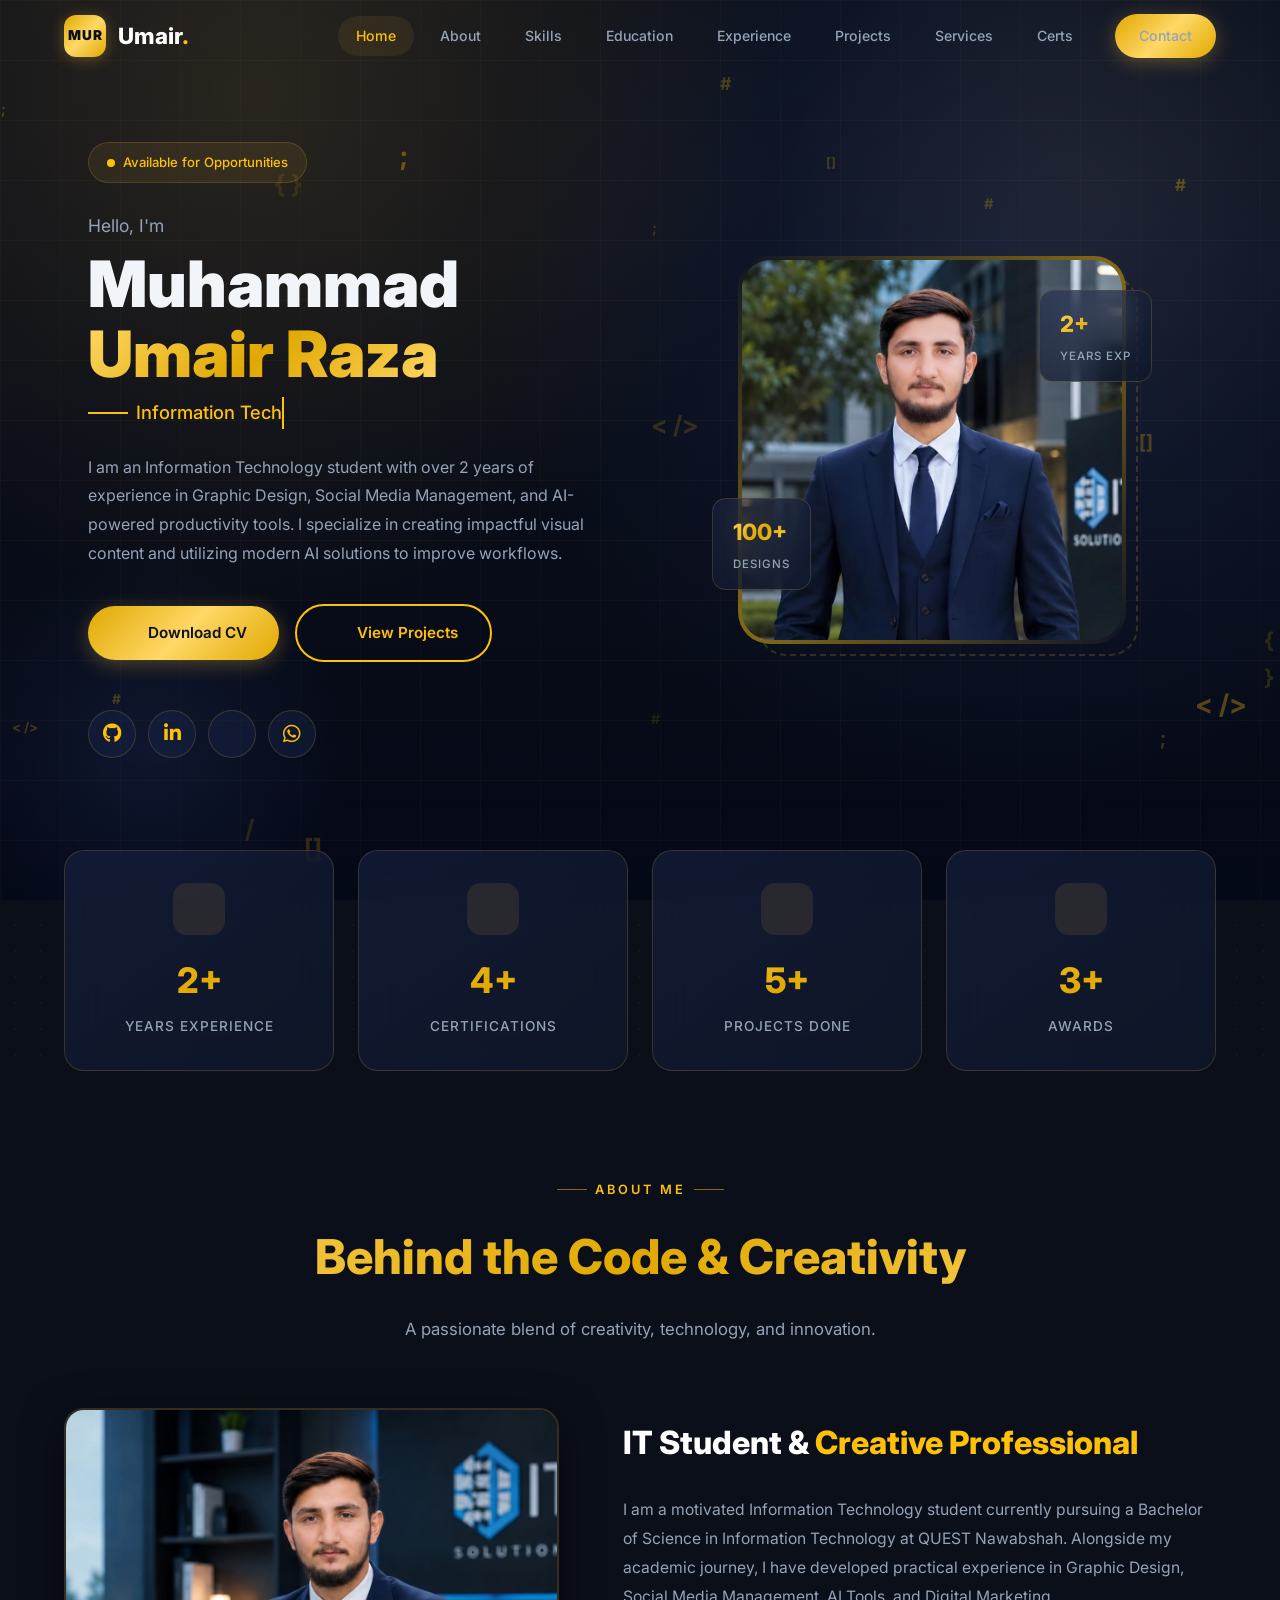
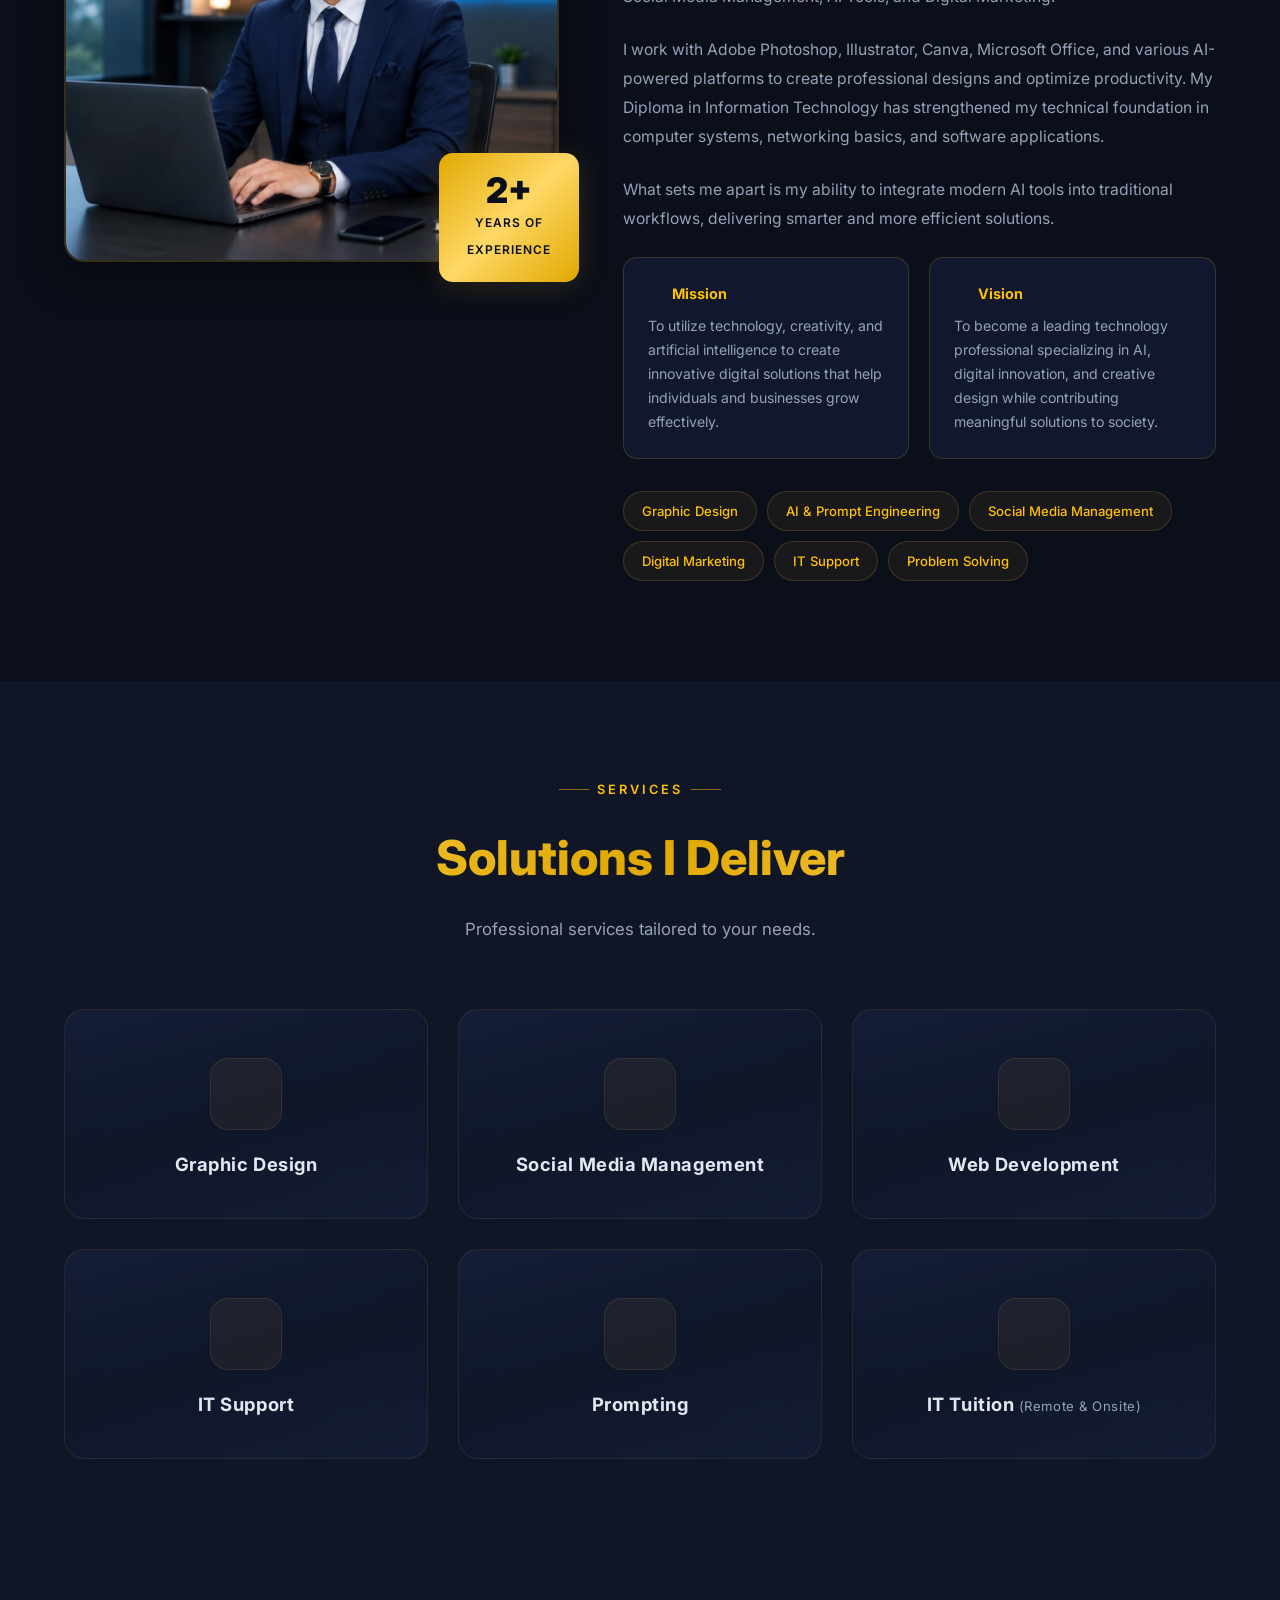
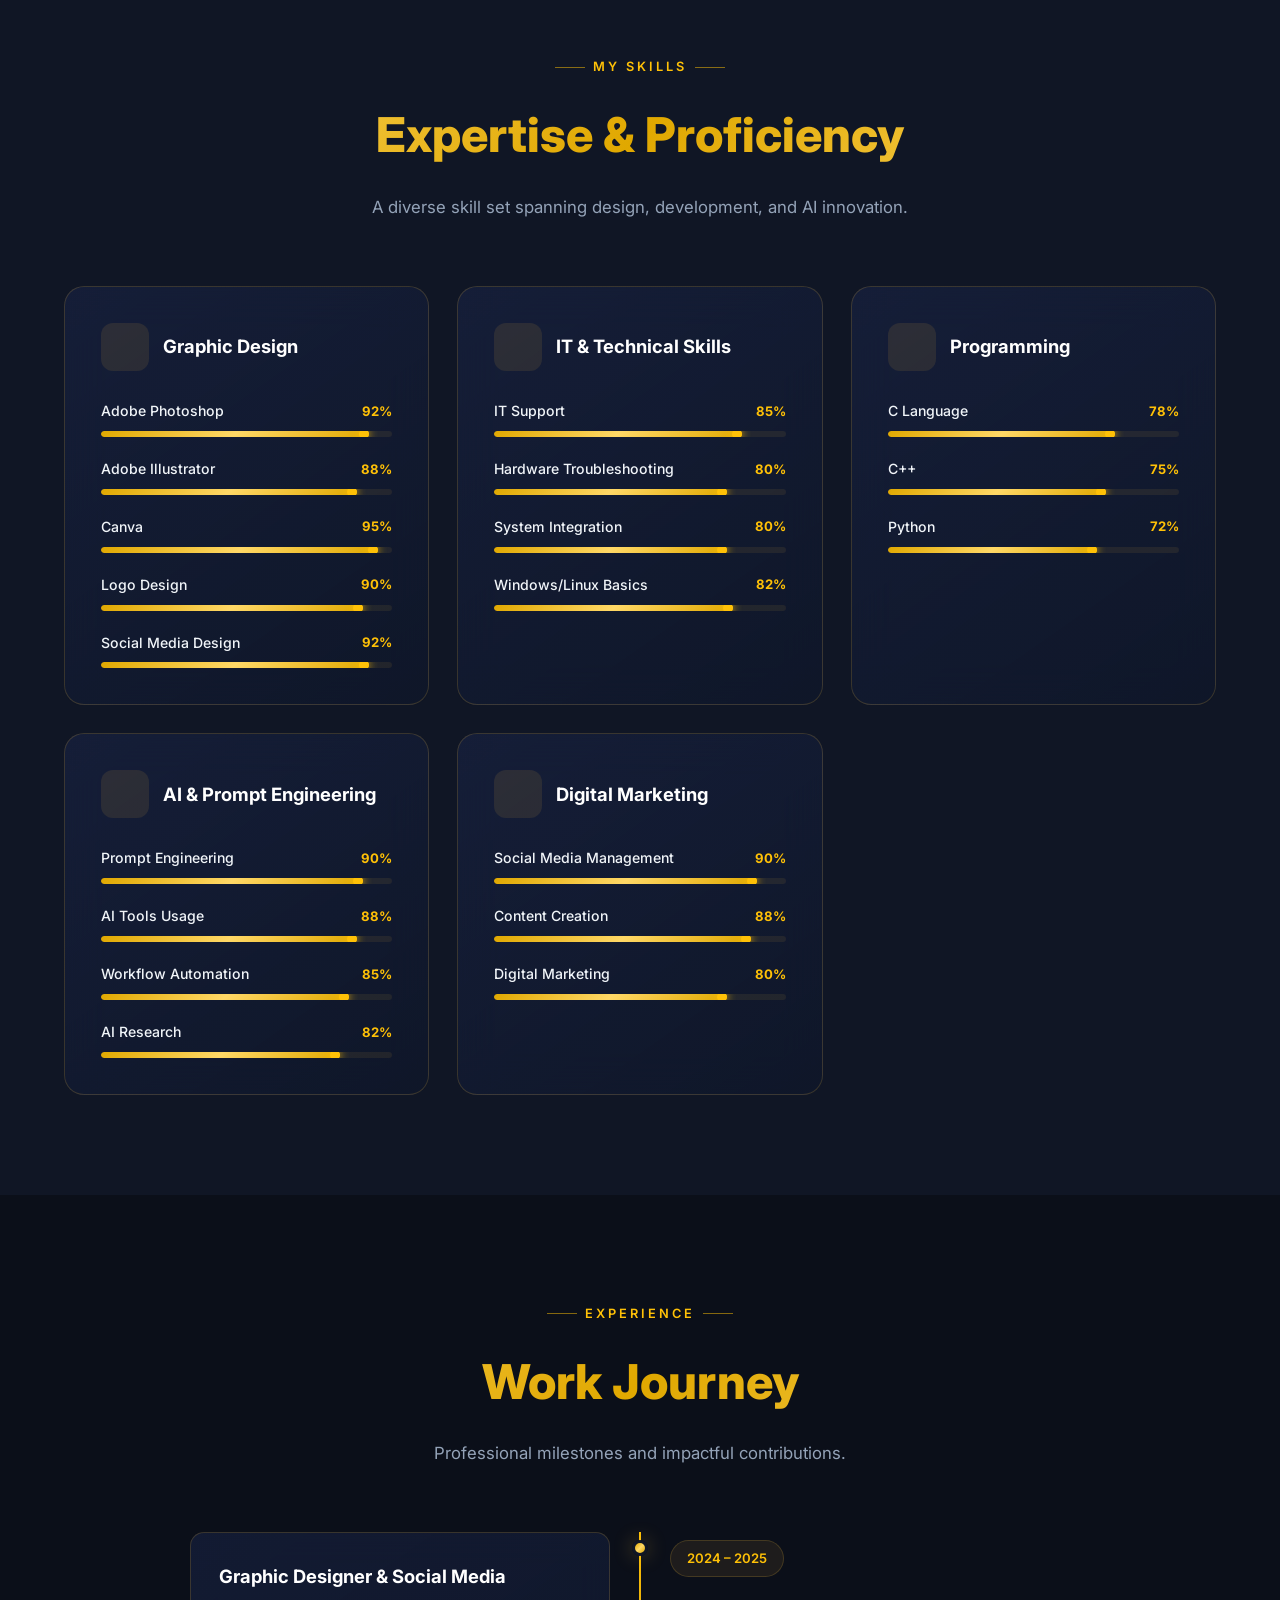
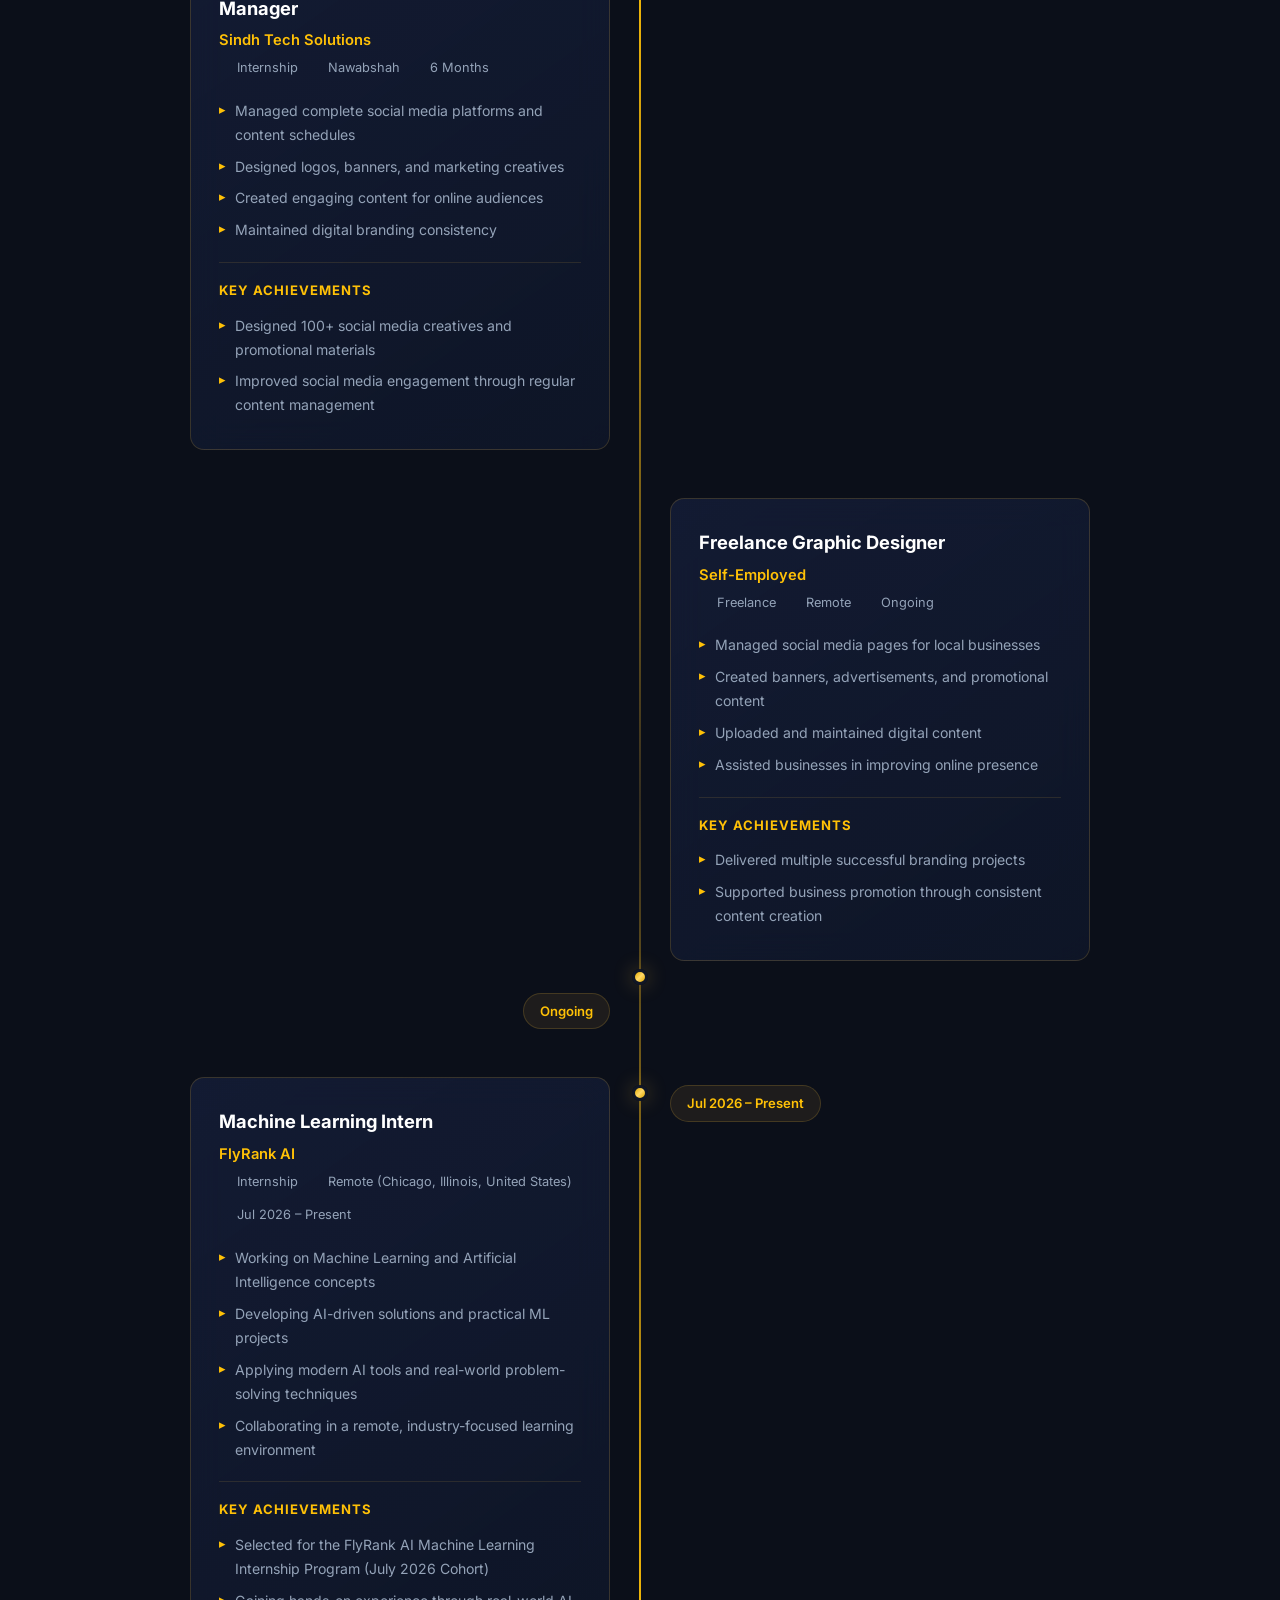
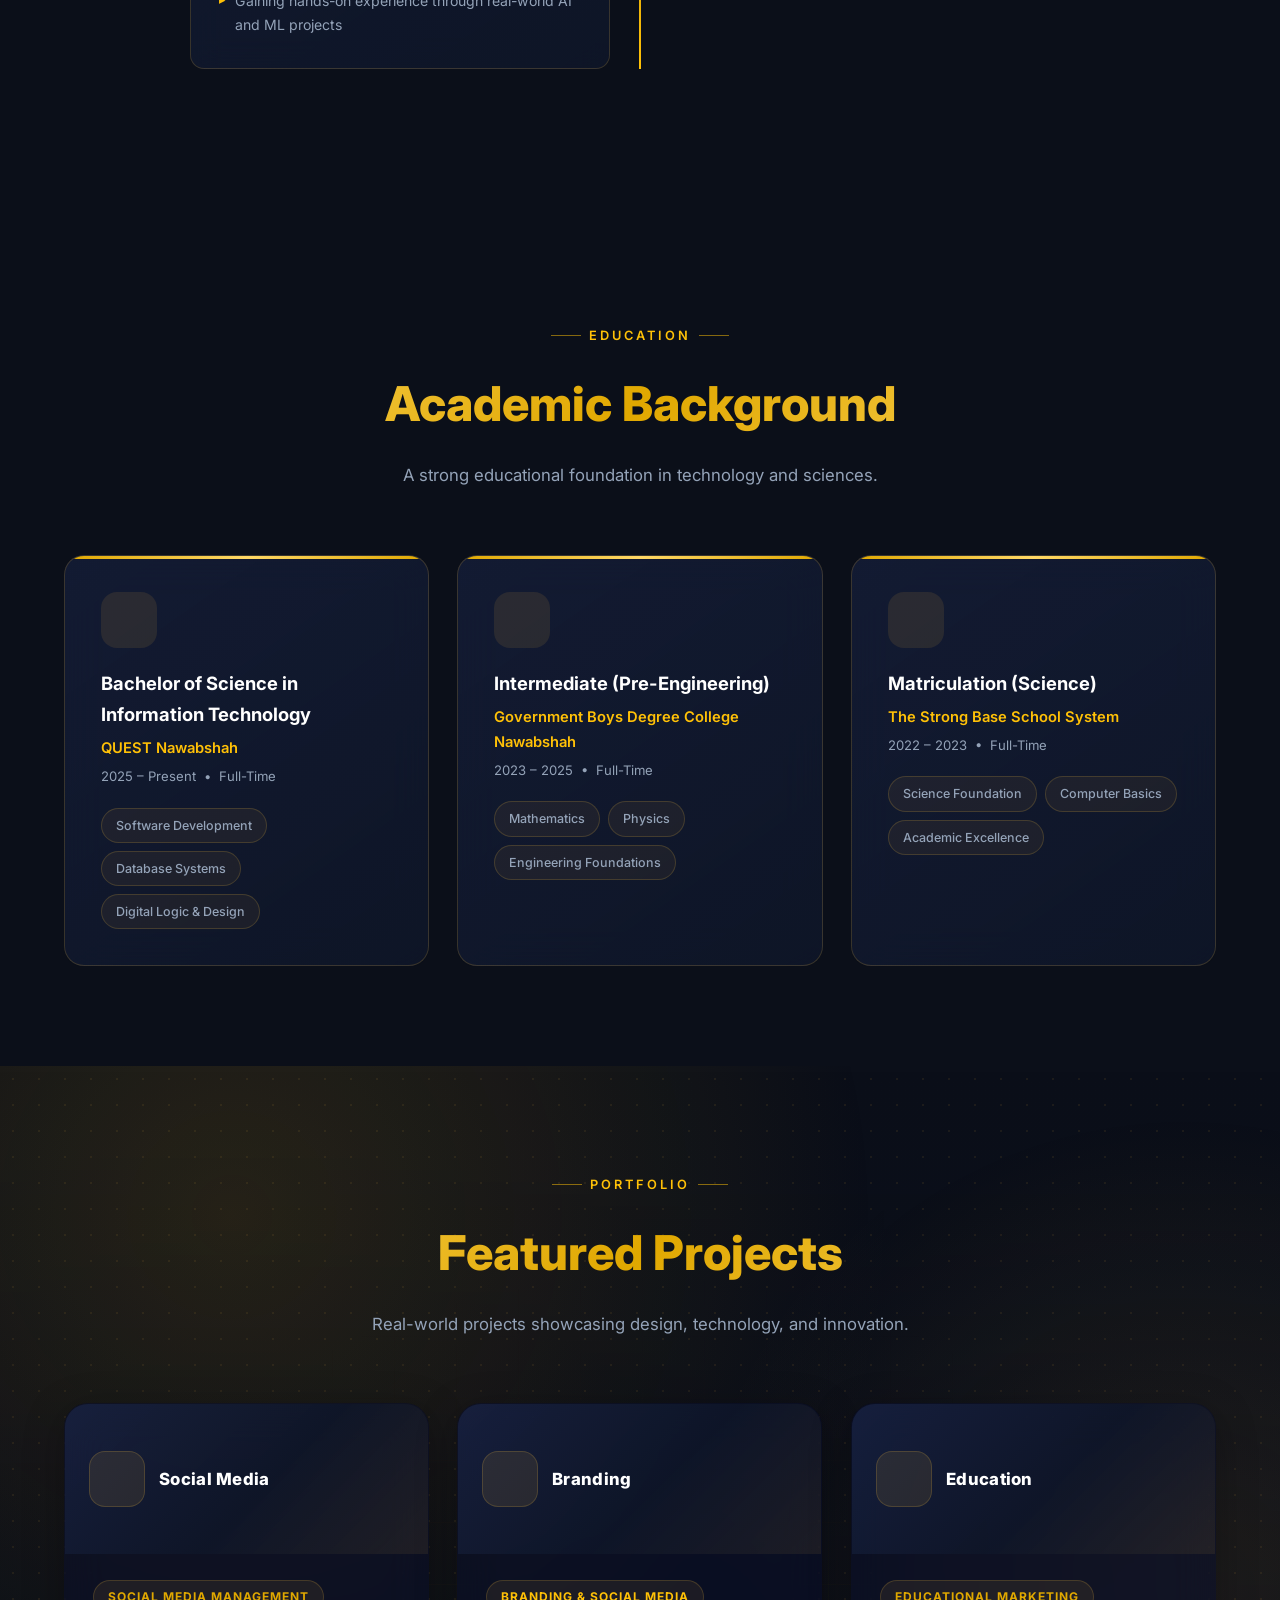
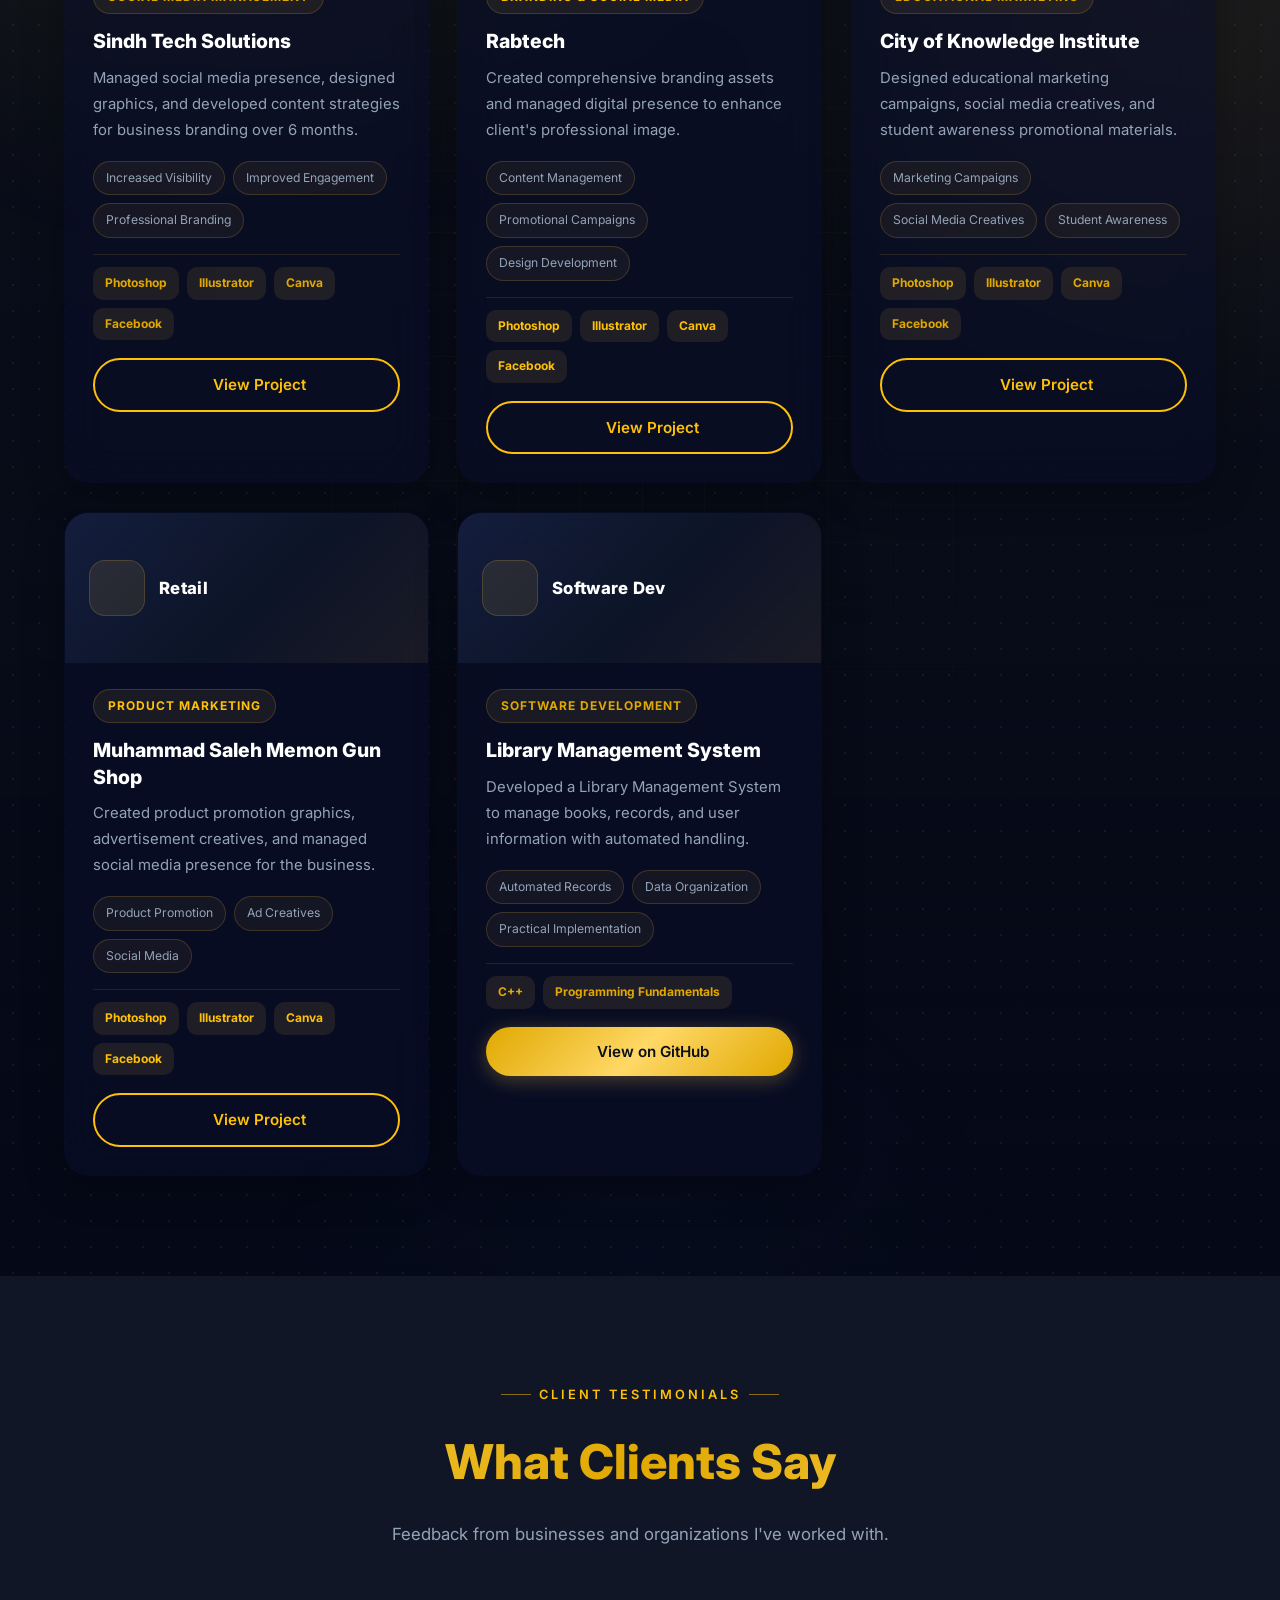
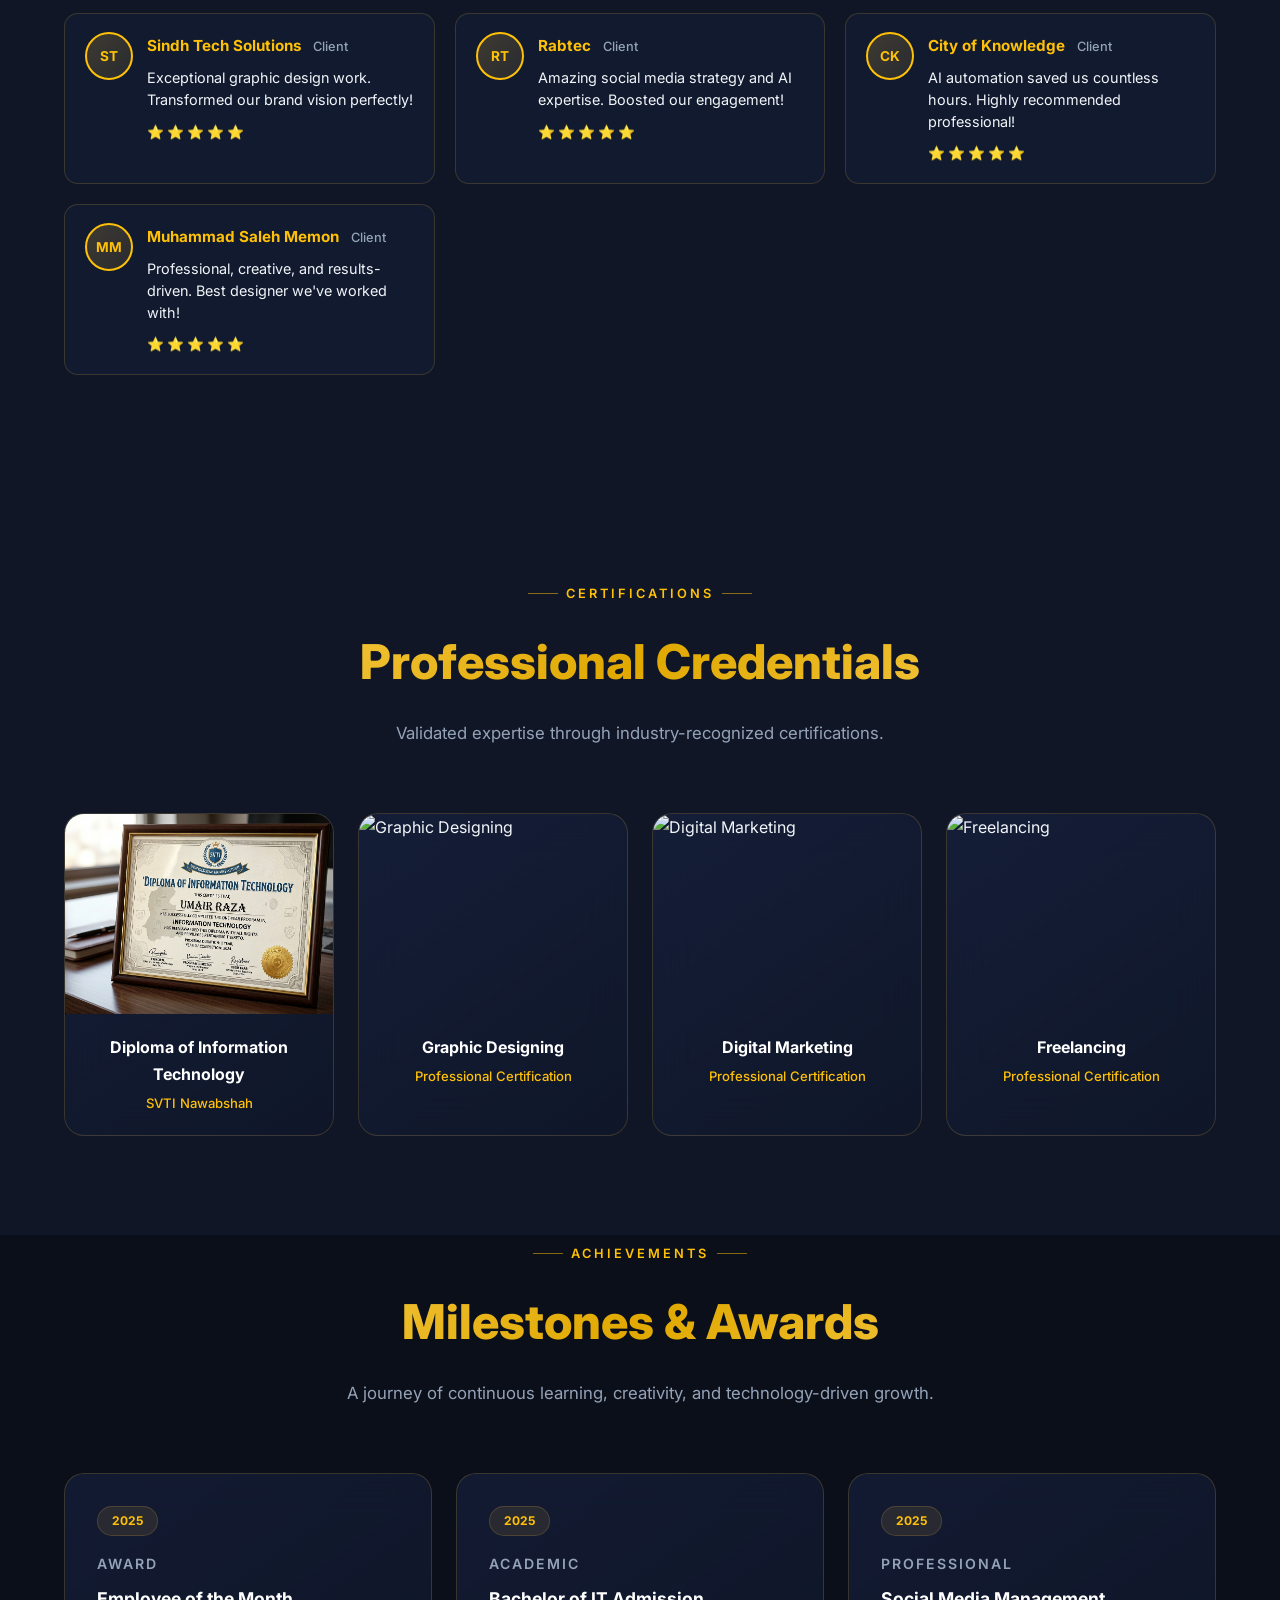
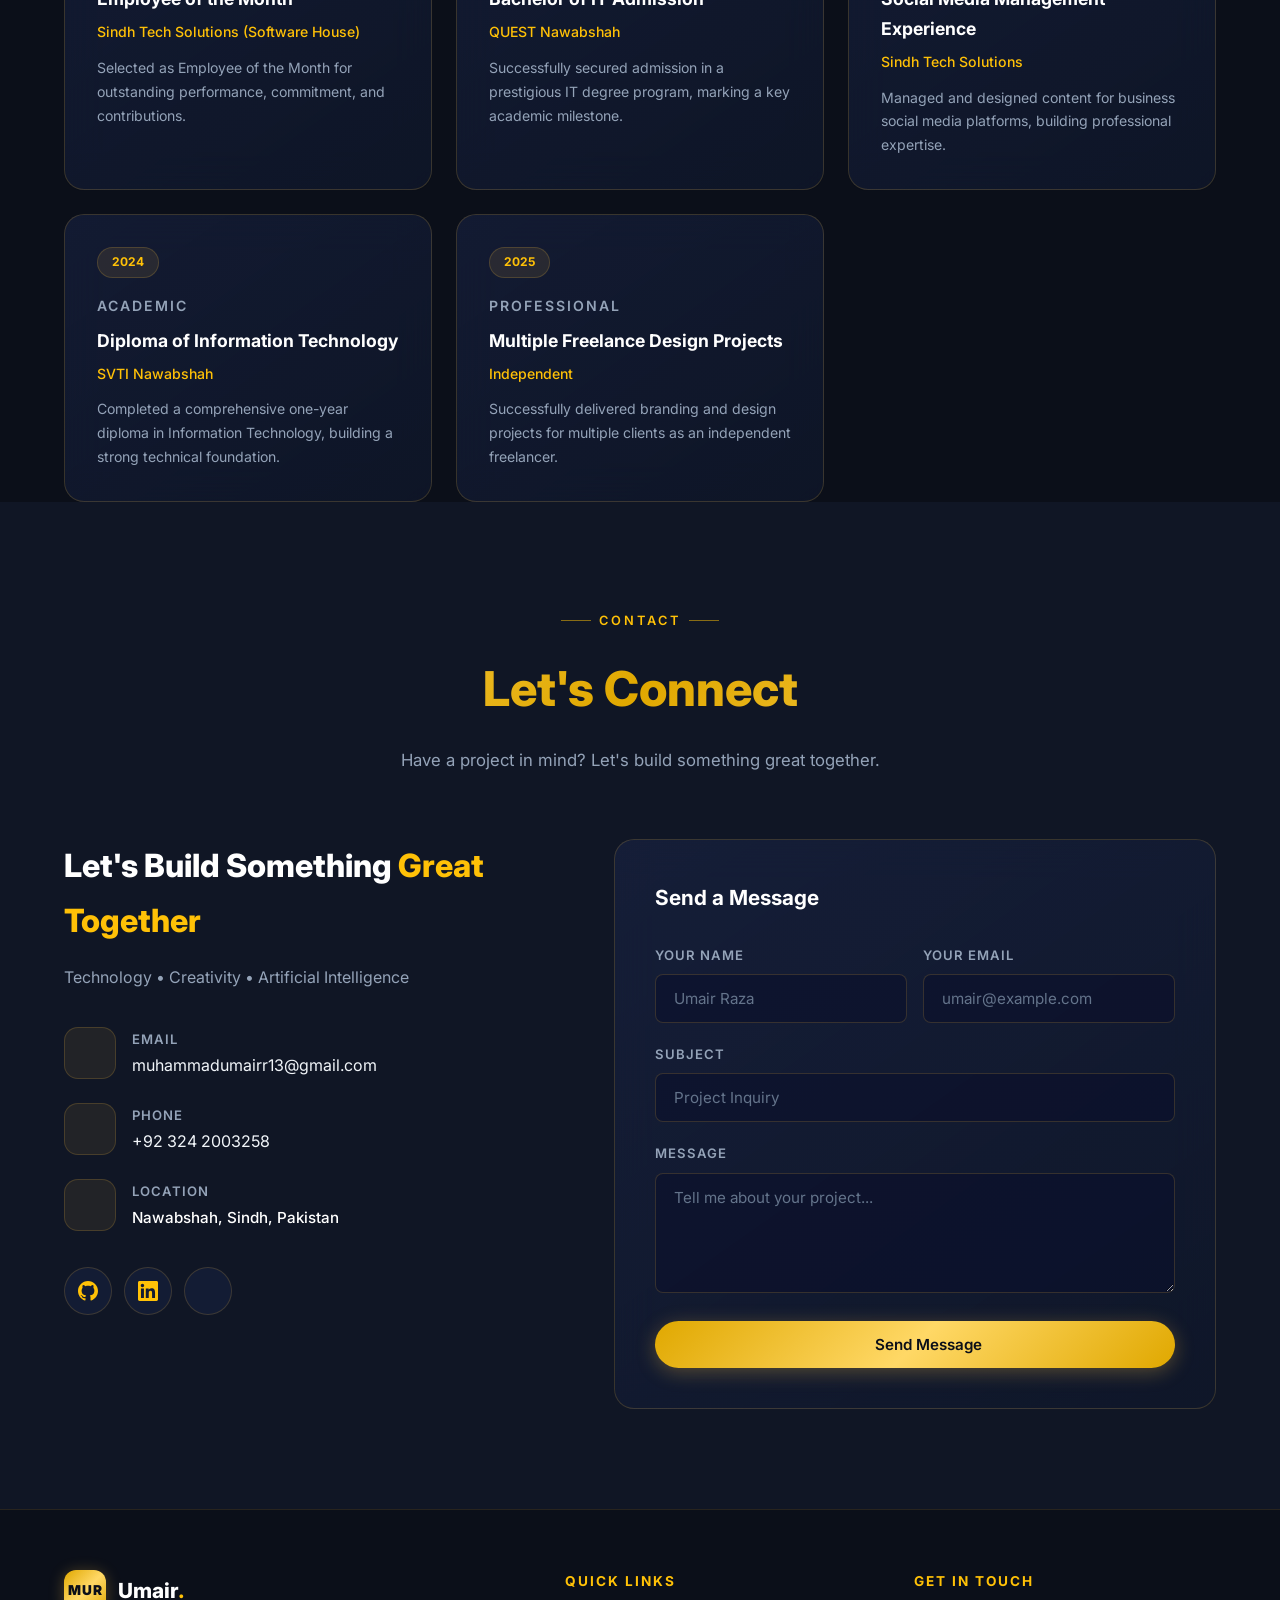
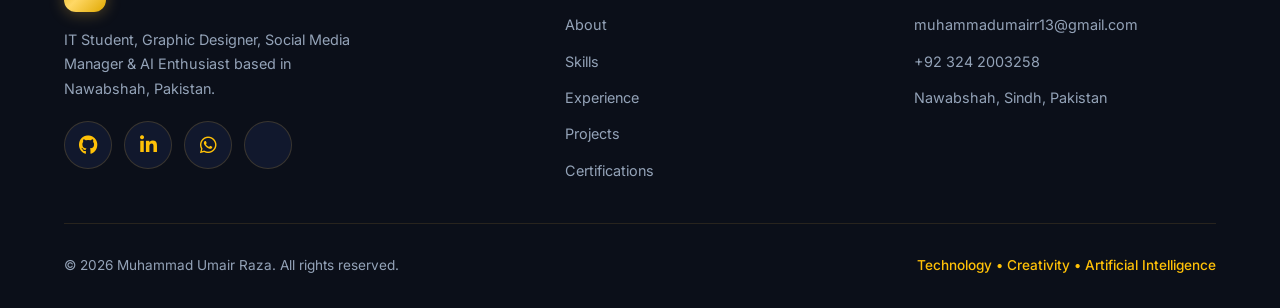
==== index.html @ a855e250 "portfolio updated" ====
<!DOCTYPE html>
<html lang="en">
<head>
  <meta charset="UTF-8" />
  <meta name="viewport" content="width=device-width, initial-scale=1.0" />
  <title>Muhammad Umair Raza | IT Student, Graphic Designer & AI Enthusiast</title>
  <meta name="description" content="Portfolio of Muhammad Umair Raza — IT Student, Graphic Designer, Social Media Manager, and AI Prompt Engineering Enthusiast based in Nawabshah, Pakistan." />
  <meta name="keywords" content="Muhammad Umair Raza, Portfolio, Graphic Designer, IT Student, AI, Prompt Engineering, Social Media Manager" />
  <meta name="author" content="Muhammad Umair Raza" />

  <!-- Open Graph -->
  <meta property="og:title" content="Muhammad Umair Raza | Portfolio" />
  <meta property="og:description" content="IT Student, Graphic Designer, Social Media Manager & AI Enthusiast" />
  <meta property="og:type" content="website" />

  <!-- Favicon placeholder -->
  <link rel="icon" type="image/svg+xml" href="data:image/svg+xml,<svg xmlns='http://www.w3.org/2000/svg' viewBox='0 0 100 100'><rect rx='16' width='100' height='100' fill='%23f5bc41'/><text x='50' y='68' font-size='48' font-weight='900' text-anchor='middle' fill='%23020617' font-family='Inter,sans-serif'>MUR</text></svg>" />

  <link rel="stylesheet" href="index.css" />

  <!-- FontAwesome Icons -->
  <link rel="stylesheet" href="https://cdnjs.cloudflare.com/ajax/libs/font-awesome/6.4.0/css/all.min.css" />

  <!-- Lucide Icons (lightweight SVG icon set) -->
  <script src="https://unpkg.com/lucide@latest/dist/umd/lucide.js" defer></script>
</head>
<body>

  <!-- ========== NAVIGATION ========== -->
  <nav class="navbar" id="navbar">
    <div class="container">
      <a href="#hero" class="nav-logo" id="nav-logo">
        <div class="logo-mark">MUR</div>
        <span>Umair<span style="color: var(--accent);">.</span></span>
      </a>

      <div class="nav-links" id="navLinks">
        <a href="#hero" class="nav-link active" data-section="hero">Home</a>
        <a href="#about" class="nav-link" data-section="about">About</a>
        <a href="#skills" class="nav-link" data-section="skills">Skills</a>
        <a href="#education" class="nav-link" data-section="education">Education</a>
        <a href="#experience" class="nav-link" data-section="experience">Experience</a>
        <a href="#projects" class="nav-link" data-section="projects">Projects</a>
        <a href="#services" class="nav-link" data-section="services">Services</a>
        <a href="#certifications" class="nav-link" data-section="certifications">Certs</a>

        <a href="#contact" class="nav-link nav-cta btn btn-primary" data-section="contact" style="padding:10px 24px;">Contact</a>
      </div>

      <button class="hamburger" id="hamburger" aria-label="Toggle navigation menu">
        <span></span><span></span><span></span>
      </button>
    </div>
  </nav>

  <!-- ========== HERO SECTION ========== -->
  <section class="hero section" id="hero">
    <div class="hero-grid-pattern"></div>
    <div class="particles-container" id="particles"></div>

    <div class="container">
      <div class="hero-content">
        <div class="hero-badge">
          <span class="dot"></span>
          Available for Opportunities
        </div>

        <p class="hero-greeting">Hello, I'm</p>
        <h1 class="hero-name">
          Muhammad<br /><span class="highlight">Umair Raza</span>
        </h1>

        <div class="hero-titles">
          <span class="divider"></span>
          <span class="hero-title-text" id="typingText"></span>
        </div>

        <p class="hero-description text-glow-target">
          I am an Information Technology student with over 2 years of experience in Graphic Design, Social Media Management, and AI-powered productivity tools. I specialize in creating impactful visual content and utilizing modern AI solutions to improve workflows.
        </p>

        <div class="hero-actions">
          <a href="Muhammad Umair Raza resume.pdf" download class="btn btn-primary" id="hero-cv-btn">
            <i data-lucide="download" style="width:18px;height:18px;"></i>
            Download CV
          </a>
          <a href="#projects" class="btn btn-outline" id="hero-projects-btn">
            <i data-lucide="briefcase" style="width:18px;height:18px;"></i>
            View Projects
          </a>
        </div>

        <div class="hero-social">
          <a href="https://github.com/UmairRaza21" target="_blank" rel="noopener" class="btn-icon" id="hero-github" aria-label="GitHub Profile">
            <i class="fa-brands fa-github"></i>
          </a>
          <a href="https://www.linkedin.com/in/muhammad-umair-raza-8a0b1235a" target="_blank" rel="noopener" class="btn-icon" id="hero-linkedin" aria-label="LinkedIn Profile">
            <i class="fa-brands fa-linkedin-in"></i>
          </a>
          <a href="https://mail.google.com/mail/u/0/?fs=1&to=muhammadumairr13@gmail.com#inbox?compose=DmwnWsmBGDhsSMwQqvFPffqFvxQkQBFcpmhjDJbwxvscVggmvmhJdDCgTHvvnsXDDpcDmlCwcbwg" target="_blank" rel="noopener" class="btn-icon" id="hero-email" aria-label="Send Email">
            <i data-lucide="mail" style="width:20px;height:20px;"></i>
          </a>

          <a href="https://wa.me/923242003258" target="_blank" rel="noopener" class="btn-icon" id="hero-whatsapp" aria-label="WhatsApp">
            <i class="fa-brands fa-whatsapp" style="font-size:20px;"></i>
          </a>
        </div>
      </div>

      <div class="hero-image-wrapper">
        <div class="hero-image-container">
          <div class="hero-image-glow"></div>
          <div class="hero-image-decoration"></div>
          <img src="../Profile pic/Myimg.jpg" alt="Muhammad Umair Raza - Professional Portrait" class="hero-image" />

          <div class="hero-float-card float-card-1">
            <div class="stat-number">2+</div>
            <div class="stat-label">Years Exp</div>
          </div>

          <div class="hero-float-card float-card-2">
            <div class="stat-number">100+</div>
            <div class="stat-label">Designs</div>
          </div>
        </div>
      </div>
    </div>
  </section>

  <!-- ========== STATS BAR ========== -->
  <section class="stats-bar" id="stats-bar">
    <div class="container">
      <div class="stats-container">
        <div class="stat-card reveal" id="stat-experience">
          <div class="stat-icon"><i data-lucide="calendar" style="width:26px;height:26px;"></i></div>
          <div class="stat-number" data-target="2">0</div>
          <div class="stat-label">Years Experience</div>
        </div>
        <div class="stat-card reveal" id="stat-certifications">
          <div class="stat-icon"><i data-lucide="award" style="width:26px;height:26px;"></i></div>
          <div class="stat-number" data-target="4">0</div>
          <div class="stat-label">Certifications</div>
        </div>
        <div class="stat-card reveal" id="stat-projects">
          <div class="stat-icon"><i data-lucide="folder-open" style="width:26px;height:26px;"></i></div>
          <div class="stat-number" data-target="5">0</div>
          <div class="stat-label">Projects Done</div>
        </div>
        <div class="stat-card reveal" id="stat-awards">
          <div class="stat-icon"><i data-lucide="trophy" style="width:26px;height:26px;"></i></div>
          <div class="stat-number" data-target="3">0</div>
          <div class="stat-label">Awards</div>
        </div>
      </div>
    </div>
  </section>

  <!-- ========== ABOUT SECTION ========== -->
  <section class="section" id="about">
    <div class="container">
      <div class="section-header reveal">
        <span class="section-label">About Me</span>
        <h2 class="section-title">Behind the Code &amp; Creativity</h2>
        <p class="section-subtitle">A passionate blend of creativity, technology, and innovation.</p>
      </div>

      <div class="about-grid">
        <div class="about-image-side reveal-left">
          <div class="about-image-frame">
            <img src="../Profile pic/about image.jpg" alt="Muhammad Umair Raza" />
          </div>
          <div class="about-experience-badge">
            <span class="number">2+</span>
            <span class="text">Years of<br />Experience</span>
          </div>
        </div>

        <div class="about-content reveal-right">
          <h3 class="about-heading">IT Student & <span class="gold">Creative Professional</span></h3>

          <div class="about-glow-layer" aria-hidden="true"></div>

          <p class="about-text about-glow-word" data-glow-text>
            I am a motivated Information Technology student currently pursuing a Bachelor of Science in Information Technology at QUEST Nawabshah. Alongside my academic journey, I have developed practical experience in Graphic Design, Social Media Management, AI Tools, and Digital Marketing.
          </p>
          <p class="about-text about-glow-word" data-glow-text>
            I work with Adobe Photoshop, Illustrator, Canva, Microsoft Office, and various AI-powered platforms to create professional designs and optimize productivity. My Diploma in Information Technology has strengthened my technical foundation in computer systems, networking basics, and software applications.
          </p>
          <p class="about-text about-glow-word" data-glow-text>
            What sets me apart is my ability to integrate modern AI tools into traditional workflows, delivering smarter and more efficient solutions.
          </p>


          <div class="about-mission-vision">
            <div class="mv-card">
              <h4><i data-lucide="target" style="width:16px;height:16px;"></i> Mission</h4>
              <p>To utilize technology, creativity, and artificial intelligence to create innovative digital solutions that help individuals and businesses grow effectively.</p>
            </div>
            <div class="mv-card">
              <h4><i data-lucide="eye" style="width:16px;height:16px;"></i> Vision</h4>
              <p>To become a leading technology professional specializing in AI, digital innovation, and creative design while contributing meaningful solutions to society.</p>
            </div>
          </div>

          <div class="about-tags">
            <span class="about-tag">Graphic Design</span>
            <span class="about-tag">AI & Prompt Engineering</span>
            <span class="about-tag">Social Media Management</span>
            <span class="about-tag">Digital Marketing</span>
            <span class="about-tag">IT Support</span>
            <span class="about-tag">Problem Solving</span>
          </div>
        </div>
      </div>
    </div>
  </section>

  <!-- ========== SERVICES SECTION ========== -->
  <section class="section services-section" id="services" style="background: var(--navy-900);">
    <div class="container">
      <div class="section-header reveal">
        <span class="section-label">Services</span>
        <h2 class="section-title">Solutions I Deliver</h2>
        <p class="section-subtitle">Professional services tailored to your needs.</p>
      </div>

      <div class="services-grid">
        <div class="service-card reveal" id="service-graphic-design">
          <div class="service-card-shimmer"></div>
          <div class="service-icon-wrap">
            <div class="service-glow-ring"></div>
            <div class="service-icon"><i data-lucide="palette" style="width:36px;height:36px;"></i></div>
          </div>
          <h3 class="service-title">Graphic Design</h3>
        </div>

        <div class="service-card reveal" id="service-social-media">
          <div class="service-card-shimmer"></div>
          <div class="service-icon-wrap">
            <div class="service-glow-ring"></div>
            <div class="service-icon"><i data-lucide="share-2" style="width:36px;height:36px;"></i></div>
          </div>
          <h3 class="service-title">Social Media Management</h3>
        </div>

        <div class="service-card reveal" id="service-web-dev">
          <div class="service-card-shimmer"></div>
          <div class="service-icon-wrap">
            <div class="service-glow-ring"></div>
            <div class="service-icon"><i data-lucide="code" style="width:36px;height:36px;"></i></div>
          </div>
          <h3 class="service-title">Web Development</h3>
        </div>

        <div class="service-card reveal" id="service-it-support">
          <div class="service-card-shimmer"></div>
          <div class="service-icon-wrap">
            <div class="service-glow-ring"></div>
            <div class="service-icon"><i data-lucide="headphones" style="width:36px;height:36px;"></i></div>
          </div>
          <h3 class="service-title">IT Support</h3>
        </div>

        <div class="service-card reveal" id="service-prompting">
          <div class="service-card-shimmer"></div>
          <div class="service-icon-wrap">
            <div class="service-glow-ring"></div>
            <div class="service-icon"><i data-lucide="sparkles" style="width:36px;height:36px;"></i></div>
          </div>
          <h3 class="service-title">Prompting</h3>
        </div>

        <div class="service-card reveal" id="service-it-tuition">
          <div class="service-card-shimmer"></div>
          <div class="service-icon-wrap">
            <div class="service-glow-ring"></div>
            <div class="service-icon"><i data-lucide="graduation-cap" style="width:36px;height:36px;"></i></div>
          </div>
          <h3 class="service-title">IT Tuition <span class="service-note">(Remote & Onsite)</span></h3>
        </div>
      </div>
    </div>
  </section>

  <!-- ========== SKILLS SECTION ========== -->
  <section class="section" id="skills" style="background: var(--navy-900);">
    <div class="container">
      <div class="section-header reveal">
        <span class="section-label">My Skills</span>
        <h2 class="section-title">Expertise & Proficiency</h2>
        <p class="section-subtitle">A diverse skill set spanning design, development, and AI innovation.</p>
      </div>

      <div class="skills-grid">
        <!-- Graphic Design -->
        <div class="skill-category reveal">
          <div class="skill-category-header">
            <div class="skill-category-icon"><i data-lucide="palette" style="width:24px;height:24px;"></i></div>
            <h3 class="skill-category-title">Graphic Design</h3>
          </div>
          <div class="skill-item" data-percent="92">
            <div class="skill-header"><span class="skill-name">Adobe Photoshop</span><span class="skill-percent">92%</span></div>
            <div class="skill-bar"><div class="skill-fill"></div></div>
          </div>
          <div class="skill-item" data-percent="88">
            <div class="skill-header"><span class="skill-name">Adobe Illustrator</span><span class="skill-percent">88%</span></div>
            <div class="skill-bar"><div class="skill-fill"></div></div>
          </div>
          <div class="skill-item" data-percent="95">
            <div class="skill-header"><span class="skill-name">Canva</span><span class="skill-percent">95%</span></div>
            <div class="skill-bar"><div class="skill-fill"></div></div>
          </div>
          <div class="skill-item" data-percent="90">
            <div class="skill-header"><span class="skill-name">Logo Design</span><span class="skill-percent">90%</span></div>
            <div class="skill-bar"><div class="skill-fill"></div></div>
          </div>
          <div class="skill-item" data-percent="92">
            <div class="skill-header"><span class="skill-name">Social Media Design</span><span class="skill-percent">92%</span></div>
            <div class="skill-bar"><div class="skill-fill"></div></div>
          </div>
        </div>

        <!-- IT & Technical -->
        <div class="skill-category reveal">
          <div class="skill-category-header">
            <div class="skill-category-icon"><i data-lucide="monitor" style="width:24px;height:24px;"></i></div>
            <h3 class="skill-category-title">IT & Technical Skills</h3>
          </div>
          <div class="skill-item" data-percent="85">
            <div class="skill-header"><span class="skill-name">IT Support</span><span class="skill-percent">85%</span></div>
            <div class="skill-bar"><div class="skill-fill"></div></div>
          </div>
          <div class="skill-item" data-percent="80">
            <div class="skill-header"><span class="skill-name">Hardware Troubleshooting</span><span class="skill-percent">80%</span></div>
            <div class="skill-bar"><div class="skill-fill"></div></div>
          </div>
          <div class="skill-item" data-percent="80">
            <div class="skill-header"><span class="skill-name">System Integration</span><span class="skill-percent">80%</span></div>
            <div class="skill-bar"><div class="skill-fill"></div></div>
          </div>
          <div class="skill-item" data-percent="82">
            <div class="skill-header"><span class="skill-name">Windows/Linux Basics</span><span class="skill-percent">82%</span></div>
            <div class="skill-bar"><div class="skill-fill"></div></div>
          </div>
        </div>

        <!-- Programming -->
        <div class="skill-category reveal">
          <div class="skill-category-header">
            <div class="skill-category-icon"><i data-lucide="code" style="width:24px;height:24px;"></i></div>
            <h3 class="skill-category-title">Programming</h3>
          </div>
          <div class="skill-item" data-percent="78">
            <div class="skill-header"><span class="skill-name">C Language</span><span class="skill-percent">78%</span></div>
            <div class="skill-bar"><div class="skill-fill"></div></div>
          </div>
          <div class="skill-item" data-percent="75">
            <div class="skill-header"><span class="skill-name">C++</span><span class="skill-percent">75%</span></div>
            <div class="skill-bar"><div class="skill-fill"></div></div>
          </div>
          <div class="skill-item" data-percent="72">
            <div class="skill-header"><span class="skill-name">Python</span><span class="skill-percent">72%</span></div>
            <div class="skill-bar"><div class="skill-fill"></div></div>
          </div>
        </div>

        <!-- AI & Prompt Engineering -->
        <div class="skill-category reveal">
          <div class="skill-category-header">
            <div class="skill-category-icon"><i data-lucide="sparkles" style="width:24px;height:24px;"></i></div>
            <h3 class="skill-category-title">AI & Prompt Engineering</h3>
          </div>
          <div class="skill-item" data-percent="90">
            <div class="skill-header"><span class="skill-name">Prompt Engineering</span><span class="skill-percent">90%</span></div>
            <div class="skill-bar"><div class="skill-fill"></div></div>
          </div>
          <div class="skill-item" data-percent="88">
            <div class="skill-header"><span class="skill-name">AI Tools Usage</span><span class="skill-percent">88%</span></div>
            <div class="skill-bar"><div class="skill-fill"></div></div>
          </div>
          <div class="skill-item" data-percent="85">
            <div class="skill-header"><span class="skill-name">Workflow Automation</span><span class="skill-percent">85%</span></div>
            <div class="skill-bar"><div class="skill-fill"></div></div>
          </div>
          <div class="skill-item" data-percent="82">
            <div class="skill-header"><span class="skill-name">AI Research</span><span class="skill-percent">82%</span></div>
            <div class="skill-bar"><div class="skill-fill"></div></div>
          </div>
        </div>

        <!-- Digital Marketing -->
        <div class="skill-category reveal">
          <div class="skill-category-header">
            <div class="skill-category-icon"><i data-lucide="megaphone" style="width:24px;height:24px;"></i></div>
            <h3 class="skill-category-title">Digital Marketing</h3>
          </div>
          <div class="skill-item" data-percent="90">
            <div class="skill-header"><span class="skill-name">Social Media Management</span><span class="skill-percent">90%</span></div>
            <div class="skill-bar"><div class="skill-fill"></div></div>
          </div>
          <div class="skill-item" data-percent="88">
            <div class="skill-header"><span class="skill-name">Content Creation</span><span class="skill-percent">88%</span></div>
            <div class="skill-bar"><div class="skill-fill"></div></div>
          </div>
          <div class="skill-item" data-percent="80">
            <div class="skill-header"><span class="skill-name">Digital Marketing</span><span class="skill-percent">80%</span></div>
            <div class="skill-bar"><div class="skill-fill"></div></div>
          </div>
        </div>
      </div>
    </div>
  </section>

  <!-- ========== EXPERIENCE SECTION ========== -->
  <section class="section" id="experience">

    <div class="container">
      <div class="section-header reveal">
        <span class="section-label">Experience</span>
        <h2 class="section-title">Work Journey</h2>
        <p class="section-subtitle">Professional milestones and impactful contributions.</p>
      </div>

      <div class="timeline">
        <!-- Experience 1 -->
        <div class="timeline-item">
          <div class="timeline-content">
            <h3>Graphic Designer & Social Media Manager</h3>
            <p class="company">Sindh Tech Solutions</p>
            <div class="meta">
              <span><i data-lucide="briefcase" style="width:14px;height:14px;"></i> Internship</span>
              <span><i data-lucide="map-pin" style="width:14px;height:14px;"></i> Nawabshah</span>
              <span><i data-lucide="clock" style="width:14px;height:14px;"></i> 6 Months</span>
            </div>
            <ul>
              <li>Managed complete social media platforms and content schedules</li>
              <li>Designed logos, banners, and marketing creatives</li>
              <li>Created engaging content for online audiences</li>
              <li>Maintained digital branding consistency</li>
            </ul>
            <div class="timeline-achievements">
              <h4>Key Achievements</h4>
              <ul>
                <li>Designed 100+ social media creatives and promotional materials</li>
                <li>Improved social media engagement through regular content management</li>
              </ul>
            </div>
          </div>
          <div class="timeline-dot"><span></span></div>
          <div class="timeline-date"><span>2024 – 2025</span></div>
        </div>

        <!-- Experience 2 -->
        <div class="timeline-item">
          <div class="timeline-content">
            <h3>Freelance Graphic Designer</h3>
            <p class="company">Self-Employed</p>
            <div class="meta">
              <span><i data-lucide="briefcase" style="width:14px;height:14px;"></i> Freelance</span>
              <span><i data-lucide="map-pin" style="width:14px;height:14px;"></i> Remote</span>
              <span><i data-lucide="clock" style="width:14px;height:14px;"></i> Ongoing</span>
            </div>
            <ul>
              <li>Managed social media pages for local businesses</li>
              <li>Created banners, advertisements, and promotional content</li>
              <li>Uploaded and maintained digital content</li>
              <li>Assisted businesses in improving online presence</li>
            </ul>
            <div class="timeline-achievements">
              <h4>Key Achievements</h4>
              <ul>
                <li>Delivered multiple successful branding projects</li>
                <li>Supported business promotion through consistent content creation</li>
              </ul>
            </div>
          </div>
          <div class="timeline-dot"><span></span></div>
          <div class="timeline-date"><span>Ongoing</span></div>
        </div>

        <!-- Experience 3 -->
        <div class="timeline-item">
          <div class="timeline-content">
            <h3>Machine Learning Intern</h3>
            <p class="company">FlyRank AI</p>
            <div class="meta">
              <span><i data-lucide="briefcase" style="width:14px;height:14px;"></i> Internship</span>
              <span><i data-lucide="map-pin" style="width:14px;height:14px;"></i> Remote (Chicago, Illinois, United States)</span>
              <span><i data-lucide="clock" style="width:14px;height:14px;"></i> Jul 2026 – Present</span>
            </div>
            <ul>
              <li>Working on Machine Learning and Artificial Intelligence concepts</li>
              <li>Developing AI-driven solutions and practical ML projects</li>
              <li>Applying modern AI tools and real-world problem-solving techniques</li>
              <li>Collaborating in a remote, industry-focused learning environment</li>
            </ul>
            <div class="timeline-achievements">
              <h4>Key Achievements</h4>
              <ul>
                <li>Selected for the FlyRank AI Machine Learning Internship Program (July 2026 Cohort)</li>
                <li>Gaining hands-on experience through real-world AI and ML projects</li>
              </ul>
            </div>
          </div>
          <div class="timeline-dot"><span></span></div>
          <div class="timeline-date"><span>Jul 2026 – Present</span></div>
        </div>

      </div>
    </div>
  </section>


  <!-- ========== EDUCATION SECTION ========== -->
  <section class="section" id="education">

    <div class="container">
      <div class="section-header reveal">
        <span class="section-label">Education</span>
        <h2 class="section-title">Academic Background</h2>
        <p class="section-subtitle">A strong educational foundation in technology and sciences.</p>
      </div>

      <div class="education-grid">
        <div class="education-card reveal">
          <div class="education-icon"><i data-lucide="graduation-cap" style="width:28px;height:28px;"></i></div>
          <h3>Bachelor of Science in Information Technology</h3>
          <p class="institution">QUEST Nawabshah</p>
          <p class="duration">2025 – Present &nbsp;•&nbsp; Full-Time</p>
          <div class="education-highlights">
            <span>Software Development</span>
            <span>Database Systems</span>
            <span>Digital Logic & Design</span>
          </div>
        </div>

        <div class="education-card reveal">
          <div class="education-icon"><i data-lucide="book-open" style="width:28px;height:28px;"></i></div>
          <h3>Intermediate (Pre-Engineering)</h3>
          <p class="institution">Government Boys Degree College Nawabshah</p>
          <p class="duration">2023 – 2025 &nbsp;•&nbsp; Full-Time</p>
          <div class="education-highlights">
            <span>Mathematics</span>
            <span>Physics</span>
            <span>Engineering Foundations</span>
          </div>
        </div>

        <div class="education-card reveal">
          <div class="education-icon"><i data-lucide="school" style="width:28px;height:28px;"></i></div>
          <h3>Matriculation (Science)</h3>
          <p class="institution">The Strong Base School System</p>
          <p class="duration">2022 – 2023 &nbsp;•&nbsp; Full-Time</p>
          <div class="education-highlights">
            <span>Science Foundation</span>
            <span>Computer Basics</span>
            <span>Academic Excellence</span>
          </div>
        </div>
      </div>
    </div>
  </section>

  <!-- ========== PROJECTS SECTION ========== -->
  <section class="section" id="projects">
    <div class="projects-bg" aria-hidden="true">
      <div class="projects-bg-screens" aria-hidden="true"></div>
      <div class="projects-bg-grid" aria-hidden="true"></div>
      <div class="projects-bg-dots" aria-hidden="true"></div>
    </div>
    <div class="container">
      <div class="section-header reveal">
        <span class="section-label">Portfolio</span>
        <h2 class="section-title">Featured Projects</h2>
        <p class="section-subtitle">Real-world projects showcasing design, technology, and innovation.</p>
      </div>

      <div class="projects-grid">
        <!-- Project 1 -->
        <article class="project-card reveal" id="project-sindh-tech" style="--card-accent: var(--gold-500);">
          <div class="project-media">
            <div class="project-media-bg"></div>
            <div class="project-media-icon" aria-hidden="true">
              <i data-lucide="layout-grid" style="width:44px;height:44px;"></i>
            </div>
            <div class="project-media-label">Social Media</div>
          </div>

          <div class="project-content">
            <span class="project-type">Social Media Management</span>
            <h3>Sindh Tech Solutions</h3>
            <p>Managed social media presence, designed graphics, and developed content strategies for business branding over 6 months.</p>

            <div class="project-meta">
              <div class="project-outcomes">
                <span>Increased Visibility</span>
                <span>Improved Engagement</span>
                <span>Professional Branding</span>
              </div>
              <div class="project-tech">
                <span>Photoshop</span>
                <span>Illustrator</span>
                <span>Canva</span>
                <span>Facebook</span>
              </div>
            </div>

            <a href="https://www.facebook.com/share/1791JqCUCZ/" target="_blank" rel="noopener" class="btn btn-outline project-cta" aria-label="View Sindh Tech Solutions project">
              <i data-lucide="external-link" style="width:16px;height:16px;"></i>
              View Project
            </a>
          </div>
        </article>


        <!-- Project 2 -->
        <article class="project-card reveal" id="project-rabtech" style="--card-accent: var(--gold-400);">
          <div class="project-media">
            <div class="project-media-bg"></div>
            <div class="project-media-icon" aria-hidden="true">
              <i data-lucide="palette" style="width:44px;height:44px;"></i>
            </div>
            <div class="project-media-label">Branding</div>
          </div>

          <div class="project-content">
            <span class="project-type">Branding & Social Media</span>
            <h3>Rabtech</h3>
            <p>Created comprehensive branding assets and managed digital presence to enhance client's professional image.</p>

            <div class="project-meta">
              <div class="project-outcomes">
                <span>Content Management</span>
                <span>Promotional Campaigns</span>
                <span>Design Development</span>
              </div>
              <div class="project-tech">
                <span>Photoshop</span>
                <span>Illustrator</span>
                <span>Canva</span>
                <span>Facebook</span>
              </div>
            </div>

            <a href="https://www.facebook.com/share/1ZnoNoMPyQ/" target="_blank" rel="noopener" class="btn btn-outline project-cta" aria-label="View Rabtech project">
              <i data-lucide="external-link" style="width:16px;height:16px;"></i>
              View Project
            </a>
          </div>
        </article>


        <!-- Project 3 -->
        <article class="project-card reveal" id="project-coki" style="--card-accent: var(--gold-500);">
          <div class="project-media">
            <div class="project-media-bg"></div>
            <div class="project-media-icon" aria-hidden="true">
              <i data-lucide="book-open" style="width:44px;height:44px;"></i>
            </div>
            <div class="project-media-label">Education</div>
          </div>

          <div class="project-content">
            <span class="project-type">Educational Marketing</span>
            <h3>City of Knowledge Institute</h3>
            <p>Designed educational marketing campaigns, social media creatives, and student awareness promotional materials.</p>

            <div class="project-meta">
              <div class="project-outcomes">
                <span>Marketing Campaigns</span>
                <span>Social Media Creatives</span>
                <span>Student Awareness</span>
              </div>
              <div class="project-tech">
                <span>Photoshop</span>
                <span>Illustrator</span>
                <span>Canva</span>
                <span>Facebook</span>
              </div>
            </div>

            <a href="https://www.facebook.com/share/177XHePftb/" target="_blank" rel="noopener" class="btn btn-outline project-cta" aria-label="View City of Knowledge Institute project">
              <i data-lucide="external-link" style="width:16px;height:16px;"></i>
              View Project
            </a>
          </div>
        </article>


        <!-- Project 4 -->
        <article class="project-card reveal" id="project-gun-shop" style="--card-accent: var(--gold-400);">
          <div class="project-media">
            <div class="project-media-bg"></div>
            <div class="project-media-icon" aria-hidden="true">
              <i data-lucide="shopping-bag" style="width:44px;height:44px;"></i>
            </div>
            <div class="project-media-label">Retail</div>
          </div>

          <div class="project-content">
            <span class="project-type">Product Marketing</span>
            <h3>Muhammad Saleh Memon Gun Shop</h3>
            <p>Created product promotion graphics, advertisement creatives, and managed social media presence for the business.</p>

            <div class="project-meta">
              <div class="project-outcomes">
                <span>Product Promotion</span>
                <span>Ad Creatives</span>
                <span>Social Media</span>
              </div>
              <div class="project-tech">
                <span>Photoshop</span>
                <span>Illustrator</span>
                <span>Canva</span>
                <span>Facebook</span>
              </div>
            </div>

            <a href="https://www.facebook.com/share/177XHePftb/" target="_blank" rel="noopener" class="btn btn-outline project-cta" aria-label="View Gun Shop project">
              <i data-lucide="external-link" style="width:16px;height:16px;"></i>
              View Project
            </a>
          </div>
        </article>


        <!-- Project 5 -->
        <article class="project-card reveal" id="project-library" style="--card-accent: var(--gold-500);">
          <div class="project-media">
            <div class="project-media-bg"></div>
            <div class="project-media-icon" aria-hidden="true">
              <i data-lucide="code" style="width:44px;height:44px;"></i>
            </div>
            <div class="project-media-label">Software Dev</div>
          </div>

          <div class="project-content">
            <span class="project-type">Software Development</span>
            <h3>Library Management System</h3>
            <p>Developed a Library Management System to manage books, records, and user information with automated handling.</p>

            <div class="project-meta">
              <div class="project-outcomes">
                <span>Automated Records</span>
                <span>Data Organization</span>
                <span>Practical Implementation</span>
              </div>
              <div class="project-tech">
                <span>C++</span>
                <span>Programming Fundamentals</span>
              </div>
            </div>

            <a href="https://github.com/UmairRaza21/Library-Management-System" target="_blank" rel="noopener" class="btn btn-primary project-cta" aria-label="View on GitHub">
              <i data-lucide="external-link" style="width:16px;height:16px;"></i>
              View on GitHub
            </a>
          </div>
        </article>


      </div>
    </div>
  </section>



  <!-- ========== TESTIMONIALS SECTION ========== -->
  <section class="section" id="testimonials" style="background: var(--navy-900);">
    <div class="container">
      <div class="section-header reveal">
        <span class="section-label">Client Testimonials</span>
        <h2 class="section-title">What Clients Say</h2>
        <p class="section-subtitle">Feedback from businesses and organizations I've worked with.</p>
      </div>

      <div class="testimonials-grid">
        <!-- Testimonial Card 1 -->
        <div class="testimonial-comment reveal">
          <div class="testimonial-avatar-wrapper">
            <div class="testimonial-avatar">ST</div>
          </div>
          <div class="testimonial-content">
            <div class="testimonial-header">
              <h4 class="testimonial-comment-name">Sindh Tech Solutions</h4>
              <p class="testimonial-comment-title">Client</p>
            </div>
            <p class="testimonial-comment-text">Exceptional graphic design work. Transformed our brand vision perfectly!</p>
            <div class="testimonial-comment-rating">
              <span>⭐</span><span>⭐</span><span>⭐</span><span>⭐</span><span>⭐</span>
            </div>
          </div>
        </div>

        <!-- Testimonial Card 2 -->
        <div class="testimonial-comment reveal">
          <div class="testimonial-avatar-wrapper">
            <div class="testimonial-avatar">RT</div>
          </div>
          <div class="testimonial-content">
            <div class="testimonial-header">
              <h4 class="testimonial-comment-name">Rabtec</h4>
              <p class="testimonial-comment-title">Client</p>
            </div>
            <p class="testimonial-comment-text">Amazing social media strategy and AI expertise. Boosted our engagement!</p>
            <div class="testimonial-comment-rating">
              <span>⭐</span><span>⭐</span><span>⭐</span><span>⭐</span><span>⭐</span>
            </div>
          </div>
        </div>

        <!-- Testimonial Card 3 -->
        <div class="testimonial-comment reveal">
          <div class="testimonial-avatar-wrapper">
            <div class="testimonial-avatar">CK</div>
          </div>
          <div class="testimonial-content">
            <div class="testimonial-header">
              <h4 class="testimonial-comment-name">City of Knowledge</h4>
              <p class="testimonial-comment-title">Client</p>
            </div>
            <p class="testimonial-comment-text">AI automation saved us countless hours. Highly recommended professional!</p>
            <div class="testimonial-comment-rating">
              <span>⭐</span><span>⭐</span><span>⭐</span><span>⭐</span><span>⭐</span>
            </div>
          </div>
        </div>

        <!-- Testimonial Card 4 -->
        <div class="testimonial-comment reveal">
          <div class="testimonial-avatar-wrapper">
            <div class="testimonial-avatar">MM</div>
          </div>
          <div class="testimonial-content">
            <div class="testimonial-header">
              <h4 class="testimonial-comment-name">Muhammad Saleh Memon</h4>
              <p class="testimonial-comment-title">Client</p>
            </div>
            <p class="testimonial-comment-text">Professional, creative, and results-driven. Best designer we've worked with!</p>
            <div class="testimonial-comment-rating">
              <span>⭐</span><span>⭐</span><span>⭐</span><span>⭐</span><span>⭐</span>
            </div>
          </div>
        </div>
      </div>
    </div>
  </section>

  <!-- ========== CERTIFICATIONS SECTION ========== -->
  <section class="section" id="certifications" style="background: var(--navy-900);">
    <div class="container">
      <div class="section-header reveal">
        <span class="section-label">Certifications</span>
        <h2 class="section-title">Professional Credentials</h2>
        <p class="section-subtitle">Validated expertise through industry-recognized certifications.</p>
      </div>

      <div class="certs-grid">
        <!-- Cert 1 (Replaced Image with SVTI certificate) -->
        <div class="cert-card reveal" id="cert-diploma" data-cert="Diploma of Information Technology">
          <div class="cert-image-wrapper">
            <img src="../certification/Gemini_Generated_Image_i4xro0i4xro0i4xr.png" alt="Diploma of Information Technology" class="cert-image" />
            <div class="cert-image-overlay"><span>View Certificate</span></div>
          </div>
          <div class="cert-info">
            <h3>Diploma of Information Technology</h3>
            <p>SVTI Nawabshah</p>
          </div>
        </div>

        <!-- Cert 2 -->
        <div class="cert-card reveal" id="cert-graphic" data-cert="Graphic Designing">
          <div class="cert-image-wrapper">
            <img src="Graphic_design.jpg" alt="Graphic Designing" class="cert-image" />
            <div class="cert-image-overlay"><span>View Certificate</span></div>
          </div>
          <div class="cert-info">
            <h3>Graphic Designing</h3>
            <p>Professional Certification</p>
          </div>
        </div>

        <!-- Cert 4 -->
        <div class="cert-card reveal" id="cert-marketing" data-cert="Digital Marketing">
          <div class="cert-image-wrapper">
            <img src="Digital_marketing.jpg" alt="Digital Marketing" class="cert-image" />
            <div class="cert-image-overlay"><span>View Certificate</span></div>
          </div>
          <div class="cert-info">
            <h3>Digital Marketing</h3>
            <p>Professional Certification</p>
          </div>
        </div>

        <!-- Cert 5 -->
        <div class="cert-card reveal" id="cert-freelancing" data-cert="Freelancing">
          <div class="cert-image-wrapper">
            <img src="DSTP_Certificate.jpg" alt="Freelancing" class="cert-image" />
            <div class="cert-image-overlay"><span>View Certificate</span></div>
          </div>
          <div class="cert-info">
            <h3>Freelancing</h3>
            <p>Professional Certification</p>
          </div>
        </div>
      </div>
    </div>
  </section>

  <!-- ========== ACHIEVEMENTS (Merged into Certificates/Awards) ========== -->
  <div class="section" id="achievements" style="padding: 0;">
    <div class="container">
      <div class="section-header reveal">
        <span class="section-label">Achievements</span>
        <h2 class="section-title">Milestones & Awards</h2>
        <p class="section-subtitle">A journey of continuous learning, creativity, and technology-driven growth.</p>
      </div>

      <div class="achievements-grid">
        <div class="achievement-card reveal" id="achievement-1">
          <span class="achievement-year">2025</span>

          <p class="achievement-category">Award</p>
          <h3>Employee of the Month</h3>
          <p class="institution">Sindh Tech Solutions (Software House)</p>
          <p>Selected as Employee of the Month for outstanding performance, commitment, and contributions.</p>
        </div>

        <div class="achievement-card reveal" id="achievement-2">
          <span class="achievement-year">2025</span>
          <p class="achievement-category">Academic</p>
          <h3>Bachelor of IT Admission</h3>
          <p class="institution">QUEST Nawabshah</p>
          <p>Successfully secured admission in a prestigious IT degree program, marking a key academic milestone.</p>
        </div>

        <div class="achievement-card reveal" id="achievement-3">
          <span class="achievement-year">2025</span>
          <p class="achievement-category">Professional</p>
          <h3>Social Media Management Experience</h3>
          <p class="institution">Sindh Tech Solutions</p>
          <p>Managed and designed content for business social media platforms, building professional expertise.</p>
        </div>

        <div class="achievement-card reveal" id="achievement-4">
          <span class="achievement-year">2024</span>
          <p class="achievement-category">Academic</p>
          <h3>Diploma of Information Technology</h3>
          <p class="institution">SVTI Nawabshah</p>
          <p>Completed a comprehensive one-year diploma in Information Technology, building a strong technical foundation.</p>
        </div>

        <div class="achievement-card reveal" id="achievement-5">
          <span class="achievement-year">2025</span>
          <p class="achievement-category">Professional</p>
          <h3>Multiple Freelance Design Projects</h3>
          <p class="institution">Independent</p>
          <p>Successfully delivered branding and design projects for multiple clients as an independent freelancer.</p>
        </div>
      </div>

    </div>
  </div>

  <!-- ========== CONTACT SECTION ========== -->
  <section class="section" id="contact" style="background: var(--navy-900);">
    <div class="container">
      <div class="section-header reveal">
        <span class="section-label">Contact</span>
        <h2 class="section-title">Let's Connect</h2>
        <p class="section-subtitle">Have a project in mind? Let's build something great together.</p>
      </div>

      <div class="contact-wrapper">
        <div class="contact-info reveal-left">
          <h3 class="contact-heading">Let's Build Something <span class="gold">Great Together</span></h3>
          <p class="contact-tagline">Technology • Creativity • Artificial Intelligence</p>

          <div class="contact-details">
            <a href="https://mail.google.com/mail/u/0/?fs=1&to=muhammadumairr13@gmail.com#inbox?compose=DmwnWsmBGDhsSMwQqvFPffqFvxQkQBFcpmhjDJbwxvscVggmvmhJdDCgTHvvnsXDDpcDmlCwcbwg" class="contact-item" aria-label="Email Muhammad Umair Raza">
              <div class="contact-item-icon"><i data-lucide="mail" style="width:22px;height:22px;"></i></div>
              <div class="contact-item-text">
                <h4>Email</h4>
                <span>muhammadumairr13@gmail.com</span>
              </div>
            </a>

            <a href="https://wa.me/923242003258" class="contact-item" aria-label="WhatsApp Muhammad Umair Raza" target="_blank" rel="noopener">
              <div class="contact-item-icon"><i data-lucide="phone" style="width:22px;height:22px;"></i></div>
              <div class="contact-item-text">
                <h4>Phone</h4>
                <span>+92 324 2003258</span>
              </div>
            </a>

            <div class="contact-item">
              <div class="contact-item-icon"><i data-lucide="map-pin" style="width:22px;height:22px;"></i></div>
              <div class="contact-item-text">
                <h4>Location</h4>
                <p>Nawabshah, Sindh, Pakistan</p>
              </div>
            </div>
          </div>

          <div class="contact-social">
            <a href="https://github.com/UmairRaza21" target="_blank" rel="noopener" class="btn-icon" id="contact-github" aria-label="GitHub">
              <svg xmlns="http://www.w3.org/2000/svg" width="20" height="20" viewBox="0 0 24 24" fill="currentColor"><path d="M12 0c-6.626 0-12 5.373-12 12 0 5.302 3.438 9.8 8.207 11.387.599.111.793-.261.793-.577v-2.234c-3.338.726-4.033-1.416-4.033-1.416-.546-1.387-1.333-1.756-1.333-1.756-1.089-.745.083-.729.083-.729 1.205.084 1.839 1.237 1.839 1.237 1.07 1.834 2.807 1.304 3.492.997.107-.775.418-1.305.762-1.604-2.665-.305-5.467-1.334-5.467-5.931 0-1.311.469-2.381 1.236-3.221-.124-.303-.535-1.524.117-3.176 0 0 1.008-.322 3.301 1.23.957-.266 1.983-.399 3.003-.404 1.02.005 2.047.138 3.006.404 2.291-1.552 3.297-1.23 3.297-1.23.653 1.653.242 2.874.118 3.176.77.84 1.235 1.911 1.235 3.221 0 4.609-2.807 5.624-5.479 5.921.43.372.823 1.102.823 2.222v3.293c0 .319.192.694.801.576 4.765-1.589 8.199-6.086 8.199-11.386 0-6.627-5.373-12-12-12z"/></svg>
            </a>
            <a href="https://www.linkedin.com/in/muhammad-umair-raza-8a0b1235a" target="_blank" rel="noopener" class="btn-icon" id="contact-linkedin" aria-label="LinkedIn">
              <svg xmlns="http://www.w3.org/2000/svg" width="20" height="20" viewBox="0 0 24 24" fill="currentColor"><path d="M20.447 20.452h-3.554v-5.569c0-1.328-.027-3.037-1.852-3.037-1.853 0-2.136 1.445-2.136 2.939v5.667H9.351V9h3.414v1.561h.046c.477-.9 1.637-1.85 3.37-1.85 3.601 0 4.267 2.37 4.267 5.455v6.286zM5.337 7.433c-1.144 0-2.063-.926-2.063-2.065 0-1.138.92-2.063 2.063-2.063 1.14 0 2.064.925 2.064 2.063 0 1.139-.925 2.065-2.064 2.065zm1.782 13.019H3.555V9h3.564v11.452zM22.225 0H1.771C.792 0 0 .774 0 1.729v20.542C0 23.227.792 24 1.771 24h20.451C23.2 24 24 23.227 24 22.271V1.729C24 .774 23.2 0 22.222 0h.003z"/></svg>
            </a>
            <a href="https://mail.google.com/mail/u/0/?fs=1&to=muhammadumairr13@gmail.com#inbox?compose=DmwnWsmBGDhsSMwQqvFPffqFvxQkQBFcpmhjDJbwxvscVggmvmhJdDCgTHvvnsXDDpcDmlCwcbwg" class="btn-icon" id="contact-email-icon" aria-label="Email">
              <i data-lucide="mail" style="width:20px;height:20px;"></i>
            </a>
          </div>
        </div>

        <div class="contact-form-wrapper reveal-right">
          <h3>Send a Message</h3>
          <form id="contactForm" action="https://formsubmit.co/ajax/muhammadumairr13@gmail.com" method="POST">
            <!-- FormSubmit configurations -->
            <input type="hidden" name="_subject" value="New Portfolio Message!">
            <input type="hidden" name="_captcha" value="false">
            <input type="hidden" name="_template" value="table">
            <div class="form-row">
              <div class="form-group">
                <label for="contactName">Your Name</label>
                <input type="text" id="contactName" name="name" class="form-input" placeholder="Umair Raza" required />
              </div>
              <div class="form-group">
                <label for="contactEmail">Your Email</label>
                <input type="email" id="contactEmail" name="email" class="form-input" placeholder="umair@example.com" required />
              </div>
            </div>
            <div class="form-group">
              <label for="contactSubject">Subject</label>
              <input type="text" id="contactSubject" name="subject" class="form-input" placeholder="Project Inquiry" required />
            </div>
            <div class="form-group">
              <label for="contactMessage">Message</label>
              <textarea id="contactMessage" name="message" class="form-input" placeholder="Tell me about your project..." required></textarea>
            </div>
            <button type="submit" class="btn btn-primary" id="contactSubmitBtn" style="width:100%;justify-content:center;">
              <i data-lucide="send" style="width:18px;height:18px;"></i>
              Send Message
            </button>
            <div id="formStatus" class="form-status" role="status" aria-live="polite"></div>
          </form>
        </div>
      </div>
    </div>
  </section>

  <!-- ========== FOOTER ========== -->
  <footer class="footer" id="footer">
    <div class="container">
      <div class="footer-content">
        <div class="footer-brand">
          <div class="footer-logo">
            <div class="logo-mark">MUR</div>
            <span>Umair<span style="color:var(--accent);">.</span></span>
          </div>
          <p>IT Student, Graphic Designer, Social Media Manager & AI Enthusiast based in Nawabshah, Pakistan.</p>
          <div class="contact-social">
            <a href="https://github.com/UmairRaza21" target="_blank" rel="noopener" class="btn-icon" aria-label="GitHub">
              <i class="fa-brands fa-github"></i>
            </a>
            <a href="https://www.linkedin.com/in/muhammad-umair-raza-8a0b1235a" target="_blank" rel="noopener" class="btn-icon" aria-label="LinkedIn">
              <i class="fa-brands fa-linkedin-in"></i>
            </a>
            <a href="https://wa.me/923242003258" target="_blank" rel="noopener" class="btn-icon" aria-label="WhatsApp">
              <i class="fa-brands fa-whatsapp"></i>
            </a>

            <a href="https://mail.google.com/mail/u/0/?fs=1&to=muhammadumairr13@gmail.com#inbox?compose=DmwnWsmBGDhsSMwQqvFPffqFvxQkQBFcpmhjDJbwxvscVggmvmhJdDCgTHvvnsXDDpcDmlCwcbwgmailto:muhammadumairr13@gmail.com" class="btn-icon" aria-label="Email">
              <i data-lucide="mail" style="width:18px;height:18px;"></i>
            </a>
          </div>
        </div>

        <div class="footer-nav">
          <h4>Quick Links</h4>
          <div class="footer-links">
            <a href="#about">About</a>
            <a href="#skills">Skills</a>
            <a href="#experience">Experience</a>
            <a href="#projects">Projects</a>
            <a href="#certifications">Certifications</a>
          </div>
        </div>

        <div class="footer-contact">
          <h4>Get in Touch</h4>
          <div class="footer-links">
            <a href="https://mail.google.com/mail/u/0/?fs=1&to=muhammadumairr13@gmail.com#inbox?compose=DmwnWsmBGDhsSMwQqvFPffqFvxQkQBFcpmhjDJbwxvscVggmvmhJdDCgTHvvnsXDDpcDmlCwcbwg">muhammadumairr13@gmail.com</a>
            <a href="https://wa.me/923242003258" target="_blank" rel="noopener">+92 324 2003258</a>
            <a>Nawabshah, Sindh, Pakistan</a>
          </div>
        </div>
      </div>

      <div class="footer-bottom">
        <p>&copy; 2026 Muhammad Umair Raza. All rights reserved.</p>
        <p class="tagline">Technology • Creativity • Artificial Intelligence</p>
      </div>
    </div>
  </footer>

  <!-- ========== LIGHTBOX MODAL ========== -->
  <div class="lightbox" id="lightbox">
    <div class="lightbox-content">
      <button class="lightbox-close" id="lightboxClose" aria-label="Close lightbox">&times;</button>
      <img src="" alt="" id="lightboxImage" />
      <p class="lightbox-title" id="lightboxTitle"></p>
    </div>
  </div>

  <!-- ========== BACK TO TOP ========== -->
  <button class="back-to-top" id="backToTop" aria-label="Back to top">
    <i data-lucide="chevron-up" style="width:22px;height:22px;"></i>
  </button>

  <script src="script.js"></script>
</body>
</html>
---- index.css ----
/* ============================================================
   DESIGN SYSTEM — Dark Navy & Gold Portfolio
   Font: Inter | Theme: Deep Navy + Luxurious Gold Accents
   ============================================================ */

/* ---------- Google Fonts ---------- */
@import url('https://fonts.googleapis.com/css2?family=Inter:wght@300;400;500;600;700;800;900&display=swap');

/* ---------- CSS Custom Properties ---------- */
:root {
  /* Navy Palette */
  --navy-950: #0B0F19;
  --navy-900: #101625;
  --navy-800: #1a2548;
  --navy-700: #253366;
  --navy-600: #334988;
  --navy-500: #4a6fa5;
  --navy-400: #6488c2;

  /* Gold Palette */
  --gold-50: #fffdf5;
  --gold-100: #fff8d6;
  --gold-200: #ffeaa3;
  --gold-300: #ffd866;
  --gold-400: #FFC107;
  --gold-500: #E0A800;
  --gold-600: #b8860b;
  --gold-700: #92650a;

  /* Neutrals */
  --white: #ffffff;
  --gray-100: #f1f5f9;
  --gray-200: #e2e8f0;
  --gray-300: #cbd5e1;
  --gray-400: #94a3b8;
  --gray-500: #64748b;
  --gray-600: #475569;

  /* Semantic */
  --bg-primary: var(--navy-950);
  --bg-secondary: var(--navy-900);
  --bg-card: rgba(15, 23, 42, 0.7);
  --bg-glass: rgba(26, 37, 72, 0.45);
  --text-primary: var(--gray-100);
  --text-secondary: var(--gray-400);
  --accent: var(--gold-400);
  --accent-hover: var(--gold-300);
  --accent-glow: rgba(245, 188, 65, 0.25);
  --border-subtle: rgba(245, 188, 65, 0.12);
  --border-glass: rgba(245, 188, 65, 0.18);

  /* Gradients */
  --gradient-gold: linear-gradient(135deg, var(--gold-500), var(--gold-300), var(--gold-500));
  --gradient-navy: linear-gradient(180deg, var(--navy-950) 0%, var(--navy-900) 50%, var(--navy-800) 100%);
  --gradient-hero: linear-gradient(135deg, var(--navy-950) 0%, var(--navy-900) 40%, var(--navy-700) 100%);
  --gradient-card: linear-gradient(145deg, rgba(26, 37, 72, 0.55) 0%, rgba(15, 23, 42, 0.8) 100%);
  --gradient-text: linear-gradient(135deg, var(--gold-300), var(--gold-500), var(--gold-300));

  /* Shadows */
  --shadow-sm: 0 1px 3px rgba(0, 0, 0, 0.3);
  --shadow-md: 0 4px 14px rgba(0, 0, 0, 0.4);
  --shadow-lg: 0 10px 40px rgba(0, 0, 0, 0.5);
  --shadow-gold: 0 4px 30px rgba(245, 188, 65, 0.15);
  --shadow-glow: 0 0 40px rgba(245, 188, 65, 0.1);

  /* Sizing */
  --container-max: 1200px;
  --nav-height: 72px;
  --section-padding: 100px 0;
  --border-radius-sm: 8px;
  --border-radius-md: 14px;
  --border-radius-lg: 20px;
  --border-radius-xl: 28px;
  --border-radius-full: 50%;

  /* Transitions */
  --transition-fast: 0.2s cubic-bezier(0.4, 0, 0.2, 1);
  --transition-smooth: 0.4s cubic-bezier(0.4, 0, 0.2, 1);
  --transition-spring: 0.5s cubic-bezier(0.34, 1.56, 0.64, 1);
}

/* ---------- Reset & Base ---------- */
*,
*::before,
*::after {
  margin: 0;
  padding: 0;
  box-sizing: border-box;
}

html {
  scroll-behavior: smooth;
  scroll-padding-top: var(--nav-height);
  font-size: 16px;
}

body {
  font-family: 'Inter', -apple-system, BlinkMacSystemFont, sans-serif;
  background: var(--bg-primary);
  color: var(--text-primary);
  line-height: 1.7;
  overflow-x: hidden;
  -webkit-font-smoothing: antialiased;
  -moz-osx-font-smoothing: grayscale;
}

/* ---------- Global Tech Background (Floating + Grid) ---------- */
body::before {
  content: '';
  position: fixed;
  inset: 0;
  pointer-events: none;
  z-index: -1;
  background:
    radial-gradient(1200px circle at 10% 0%, rgba(245, 188, 65, 0.09) 0%, transparent 55%),
    radial-gradient(1000px circle at 90% 20%, rgba(51, 73, 136, 0.18) 0%, transparent 60%),
    linear-gradient(rgba(245, 188, 65, 0.03) 1px, transparent 1px),
    linear-gradient(90deg, rgba(245, 188, 65, 0.03) 1px, transparent 1px);
  background-size: auto, auto, 62px 62px, 62px 62px;
  opacity: 0.55;
}

body::after {
  content: '';
  position: fixed;
  inset: -20vh;
  pointer-events: none;
  z-index: -1;
  background-image:
    radial-gradient(rgba(245, 188, 65, 0.45) 1px, transparent 1px);
  background-size: 26px 26px;
  opacity: 0.09;
  animation: globalDotsFloat 9s ease-in-out infinite;
}

@keyframes globalDotsFloat {
  0%, 100% { transform: translateY(0px); opacity: 0.08; }
  50% { transform: translateY(-18px); opacity: 0.14; }
}

@media (prefers-reduced-motion: reduce) {
  body::after {
    animation: none !important;
  }
}


img {
  max-width: 100%;
  display: block;
}

a {
  text-decoration: none;
  color: inherit;
  transition: color var(--transition-fast);
}

ul {
  list-style: none;
}

::selection {
  background: var(--gold-500);
  color: var(--navy-950);
}

::-webkit-scrollbar {
  width: 8px;
}

::-webkit-scrollbar-track {
  background: var(--navy-950);
}

::-webkit-scrollbar-thumb {
  background: var(--navy-600);
  border-radius: 4px;
}

::-webkit-scrollbar-thumb:hover {
  background: var(--gold-500);
}

/* ---------- Container ---------- */
.container {
  max-width: var(--container-max);
  margin: 0 auto;
  padding: 0 24px;
}

/* ---------- Section Base ---------- */
.section {
  padding: var(--section-padding);
  position: relative;
}

.section-header {
  text-align: center;
  margin-bottom: 64px;
}

.section-label {
  display: inline-flex;
  align-items: center;
  gap: 8px;
  font-size: 0.8rem;
  font-weight: 600;
  letter-spacing: 3px;
  text-transform: uppercase;
  color: var(--accent);
  margin-bottom: 16px;
}

.section-label::before,
.section-label::after {
  content: '';
  width: 30px;
  height: 1px;
  background: var(--accent);
  opacity: 0.5;
}

.section-title {
  font-size: clamp(2rem, 5vw, 3rem);
  font-weight: 800;
  background: var(--gradient-text);
  -webkit-background-clip: text;
  -webkit-text-fill-color: transparent;
  background-clip: text;
  margin-bottom: 16px;
}

.section-subtitle {
  font-size: 1.05rem;
  color: var(--text-secondary);
  max-width: 600px;
  margin: 0 auto;
  line-height: 1.8;
}

/* ---------- Glass Card ---------- */
.glass-card {
  background: var(--gradient-card);
  backdrop-filter: blur(20px);
  -webkit-backdrop-filter: blur(20px);
  border: 1px solid var(--border-glass);
  border-radius: var(--border-radius-lg);
  padding: 32px;
  transition: all var(--transition-smooth);
}

.glass-card:hover {
  border-color: var(--accent);
  box-shadow: var(--shadow-gold);
  transform: translateY(-4px);
}

/* ---------- Buttons ---------- */
.btn {
  display: inline-flex;
  align-items: center;
  gap: 10px;
  padding: 14px 32px;
  border-radius: 50px;
  font-family: 'Inter', sans-serif;
  font-size: 0.95rem;
  font-weight: 600;
  cursor: pointer;
  border: none;
  transition: all var(--transition-smooth);
  position: relative;
  overflow: hidden;
}

.btn::after {
  content: '';
  position: absolute;
  inset: 0;
  background: linear-gradient(45deg, transparent, rgba(255, 255, 255, 0.1), transparent);
  transform: translateX(-100%);
  transition: transform 0.6s ease;
}

.btn:hover::after {
  transform: translateX(100%);
}

.btn-primary {
  background: var(--gradient-gold);
  color: var(--navy-950);
  box-shadow: 0 4px 20px rgba(245, 188, 65, 0.3);
}

.btn-primary:hover {
  box-shadow: 0 6px 30px rgba(245, 188, 65, 0.45);
  transform: translateY(-2px);
}

.btn-outline {
  background: transparent;
  color: var(--accent);
  border: 2px solid var(--accent);
}

.btn-outline:hover {
  background: var(--accent);
  color: var(--navy-950);
  transform: translateY(-2px);
}

.btn-icon {
  width: 48px;
  height: 48px;
  padding: 0;
  display: inline-flex;
  align-items: center;
  justify-content: center;
  border-radius: var(--border-radius-full);
  background: var(--bg-glass);
  border: 1px solid var(--border-glass);
  color: var(--accent);
  font-size: 1.2rem;
  cursor: pointer;
  transition: all var(--transition-smooth);
}

.btn-icon:hover {
  background: var(--accent);
  color: var(--navy-950);
  border-color: var(--accent);
  box-shadow: var(--shadow-gold);
  transform: translateY(-2px);
}

/* ---------- Navigation ---------- */
.navbar {
  position: fixed;
  top: 0;
  left: 0;
  right: 0;
  height: var(--nav-height);
  z-index: 1000;
  transition: all var(--transition-smooth);
}

.navbar.scrolled {
  background: rgba(2, 6, 23, 0.92);
  backdrop-filter: blur(20px);
  -webkit-backdrop-filter: blur(20px);
  border-bottom: 1px solid var(--border-subtle);
  box-shadow: var(--shadow-md);
}

.navbar .container {
  display: flex;
  align-items: center;
  justify-content: space-between;
  height: 100%;
}

.nav-logo {
  display: flex;
  align-items: center;
  gap: 12px;
  font-weight: 800;
  font-size: 1.4rem;
  color: var(--white);
}

.logo-mark {
  width: 42px;
  height: 42px;
  background: var(--gradient-gold);
  border-radius: 12px;
  display: flex;
  align-items: center;
  justify-content: center;
  font-weight: 900;
  font-size: 0.85rem;
  color: var(--navy-950);
  letter-spacing: 1px;
  box-shadow: 0 2px 15px rgba(245, 188, 65, 0.3);
}

.nav-links {
  display: flex;
  align-items: center;
  gap: 8px;
}

.nav-link {
  padding: 8px 18px;
  border-radius: 50px;
  font-size: 0.88rem;
  font-weight: 500;
  color: var(--text-secondary);
  transition: all var(--transition-fast);
  position: relative;
}

.nav-link:hover,
.nav-link.active {
  color: var(--accent);
  background: rgba(245, 188, 65, 0.08);
}

.nav-cta {
  margin-left: 16px;
}

.hamburger {
  display: none;
  flex-direction: column;
  gap: 5px;
  cursor: pointer;
  background: none;
  border: none;
  padding: 8px;
  z-index: 1001;
}

.hamburger span {
  display: block;
  width: 26px;
  height: 2px;
  background: var(--accent);
  border-radius: 2px;
  transition: all var(--transition-fast);
}

.hamburger.active span:nth-child(1) {
  transform: rotate(45deg) translate(5px, 5px);
}

.hamburger.active span:nth-child(2) {
  opacity: 0;
}

.hamburger.active span:nth-child(3) {
  transform: rotate(-45deg) translate(5px, -5px);
}

/* ---------- Hero Section ---------- */
.hero {
  min-height: 100vh;
  display: flex;
  align-items: center;
  position: relative;
  overflow: hidden;

  /* Tech abstract only (no extra gradient override) */
  background: var(--navy-950);

}




.hero::before {
  content: '';
  position: absolute;
  width: 600px;
  height: 600px;
  background: radial-gradient(circle, rgba(245, 188, 65, 0.08) 0%, transparent 70%);
  top: -100px;
  right: -100px;
  pointer-events: none;
}

.hero::after {
  content: '';
  position: absolute;
  width: 400px;
  height: 400px;
  background: radial-gradient(circle, rgba(51, 73, 136, 0.2) 0%, transparent 70%);
  bottom: -50px;
  left: -50px;
  pointer-events: none;
}

  /* Animated tech abstract pattern */
.hero-grid-pattern {
  position: absolute;
  inset: 0;
  pointer-events: none;
  background-image:
    linear-gradient(rgba(245, 188, 65, 0.035) 1px, transparent 1px),
    linear-gradient(90deg, rgba(245, 188, 65, 0.03) 1px, transparent 1px),
    radial-gradient(circle at 20% 10%, rgba(245, 188, 65, 0.14) 0%, transparent 40%),
    radial-gradient(circle at 80% 30%, rgba(51, 73, 136, 0.28) 0%, transparent 45%),
    linear-gradient(180deg, rgba(2, 6, 23, 0) 0%, rgba(2, 6, 23, 0.35) 70%, rgba(2, 6, 23, 0.7) 100%);

  background-size: 60px 60px, 60px 60px, auto, auto, auto;
  background-repeat: repeat, repeat, no-repeat, no-repeat, no-repeat;
  opacity: 0.95;
}


.hero .container {
  display: grid;
  grid-template-columns: 1fr 1fr;
  gap: 64px;
  align-items: center;
  position: relative;
  z-index: 2;
}

.hero-content {
  max-width: 600px;
}

.hero-badge {
  display: inline-flex;
  align-items: center;
  gap: 8px;
  padding: 8px 18px;
  background: rgba(245, 188, 65, 0.08);
  border: 1px solid var(--border-glass);
  border-radius: 50px;
  font-size: 0.82rem;
  font-weight: 500;
  color: var(--accent);
  margin-bottom: 28px;
  animation: fadeInUp 0.8s ease forwards;
}

.hero-badge .dot {
  width: 8px;
  height: 8px;
  background: var(--gold-400);
  border-radius: 50%;
  animation: pulse 2s infinite;
}

.hero-greeting {
  font-size: 1.1rem;
  color: var(--text-secondary);
  font-weight: 400;
  margin-bottom: 8px;
  animation: fadeInUp 0.8s ease 0.1s forwards;
  opacity: 0;
}

.hero-name {
  font-size: clamp(2.5rem, 6vw, 4rem);
  font-weight: 900;
  line-height: 1.1;
  margin-bottom: 8px;
  animation: fadeInUp 0.8s ease 0.2s forwards;
  opacity: 0;
}

.hero-name .highlight {
  background: var(--gradient-text);
  -webkit-background-clip: text;
  -webkit-text-fill-color: transparent;
  background-clip: text;
}

.hero-titles {
  display: flex;
  align-items: center;
  gap: 8px;
  margin-bottom: 24px;
  animation: fadeInUp 0.8s ease 0.3s forwards;
  opacity: 0;
}

.hero-titles .divider {
  width: 40px;
  height: 2px;
  background: var(--accent);
}

.hero-title-text {
  font-size: 1.15rem;
  font-weight: 500;
  color: var(--accent);
  min-height: 1.5em;
}

.hero-description {
  font-size: 1rem;
  color: var(--text-secondary);
  line-height: 1.8;
  margin-bottom: 36px;
  max-width: 520px;
  animation: fadeInUp 0.8s ease 0.4s forwards;
  opacity: 0;
}

.hero-actions {
  display: flex;
  align-items: center;
  gap: 16px;
  margin-bottom: 48px;
  animation: fadeInUp 0.8s ease 0.5s forwards;
  opacity: 0;
}

.hero-social {
  display: flex;
  gap: 12px;
  animation: fadeInUp 0.8s ease 0.6s forwards;
  opacity: 0;
}

.hero-image-wrapper {
  display: flex;
  justify-content: center;
  align-items: center;
  position: relative;
  animation: fadeInRight 1s ease 0.3s forwards;
  opacity: 0;
}

.hero-image-container {
  position: relative;
  width: 380px;
  height: 380px;
  border-radius: var(--border-radius-xl);
  z-index: 2;
}

.hero-image-container::before {
  content: "";
  position: absolute;
  top: -4px; left: -4px; right: -4px; bottom: -4px;
  border-radius: calc(var(--border-radius-xl) + 4px);
  background: linear-gradient(45deg, var(--gold-400), var(--navy-900), var(--gold-400));
  background-size: 200% 200%;
  animation: gradientBorder 3s ease infinite;
  z-index: -1;
}

@keyframes gradientBorder {
  0% { background-position: 0% 50%; }
  50% { background-position: 100% 50%; }
  100% { background-position: 0% 50%; }
}

.hero-image {
  width: 100%;
  height: 100%;
  border-radius: var(--border-radius-xl);
  object-fit: cover;
  object-position: top center;
  position: relative;
  z-index: 2;
}

.hero-image-glow {
  position: absolute;
  inset: -20px;
  background: radial-gradient(circle at center, rgba(245, 188, 65, 0.12) 0%, transparent 70%);
  border-radius: 50%;
  z-index: 1;
  animation: pulseGlow 4s ease-in-out infinite;
}

.hero-image-decoration {
  position: absolute;
  width: 100%;
  height: 100%;
  border: 2px dashed var(--border-glass);
  border-radius: var(--border-radius-xl);
  top: 16px;
  left: 16px;
  z-index: 0;
}

/* Floating stats around hero image */
.hero-float-card {
  position: absolute;
  background: var(--gradient-card);
  backdrop-filter: blur(16px);
  border: 1px solid var(--border-glass);
  border-radius: var(--border-radius-md);
  padding: 14px 20px;
  z-index: 3;
  animation: float 6s ease-in-out infinite;
}

.hero-float-card .stat-number {
  font-size: 1.4rem;
  font-weight: 800;
  color: var(--accent);
}

.hero-float-card .stat-label {
  font-size: 0.72rem;
  color: var(--text-secondary);
  text-transform: uppercase;
  letter-spacing: 1px;
}

.float-card-1 {
  top: 30px;
  right: -30px;
  animation-delay: 0s;
}

.float-card-2 {
  bottom: 50px;
  left: -30px;
  animation-delay: 2s;
}

/* ---------- Stats Bar ---------- */
.stats-bar {
  padding: 0;
  position: relative;
  z-index: 3;
  margin-top: -50px;
}

.stats-container {
  display: grid;
  grid-template-columns: repeat(4, 1fr);
  gap: 24px;
}

.stat-card {
  background: var(--gradient-card);
  backdrop-filter: blur(20px);
  border: 1px solid var(--border-glass);
  border-radius: var(--border-radius-lg);
  padding: 32px;
  text-align: center;
  transition: all var(--transition-smooth);
  position: relative;
  overflow: hidden;
}

.stat-card::before {
  content: '';
  position: absolute;
  top: 0;
  left: 0;
  right: 0;
  height: 3px;
  background: var(--gradient-gold);
  opacity: 0;
  transition: opacity var(--transition-smooth);
}

.stat-card:hover::before {
  opacity: 1;
}

.stat-card:hover {
  transform: translateY(-6px);
  box-shadow: var(--shadow-gold);
  border-color: var(--accent);
}

.stat-icon {
  width: 52px;
  height: 52px;
  margin: 0 auto 16px;
  background: rgba(245, 188, 65, 0.1);
  border-radius: 14px;
  display: flex;
  align-items: center;
  justify-content: center;
  font-size: 1.5rem;
  color: var(--accent);
}

.stat-number {
  font-size: 2.2rem;
  font-weight: 800;
  background: var(--gradient-text);
  -webkit-background-clip: text;
  -webkit-text-fill-color: transparent;
  background-clip: text;
}

.stat-label {
  font-size: 0.85rem;
  color: var(--text-secondary);
  margin-top: 4px;
  text-transform: uppercase;
  letter-spacing: 1px;
  font-weight: 500;
}

/* ---------- About Section ---------- */
.about-grid {
  display: grid;
  grid-template-columns: 1fr 1.2fr;
  gap: 64px;
  align-items: start;
}

.about-image-side {
  position: relative;
}

.about-image-frame {
  position: relative;
  border-radius: var(--border-radius-lg);
  overflow: hidden;
  border: 2px solid var(--border-glass);
  box-shadow: var(--shadow-lg);
  animation: aboutImageFloat 6.5s ease-in-out infinite;
  transform-origin: center;
}

@keyframes aboutImageFloat {
  0%, 100% { transform: translateY(0px); }
  50% { transform: translateY(-12px); }
}


.about-image-frame img {
  width: 100%;
  height: 450px;
  object-fit: cover;
  object-position: top center;
}

.about-experience-badge {
  position: absolute;
  bottom: -20px;
  right: -20px;
  background: var(--gradient-gold);
  color: var(--navy-950);
  padding: 20px 28px;
  border-radius: var(--border-radius-md);
  text-align: center;
  box-shadow: var(--shadow-gold);
  z-index: 2;
}

.about-experience-badge .number {
  font-size: 2.2rem;
  font-weight: 900;
  display: block;
  line-height: 1;
}

.about-experience-badge .text {
  font-size: 0.75rem;
  font-weight: 600;
  text-transform: uppercase;
  letter-spacing: 1px;
}

.about-content {
  padding-top: 8px;
}

.about-heading {
  font-size: 2rem;
  font-weight: 800;
  margin-bottom: 24px;
  color: var(--white);
}

.about-heading .gold {
  color: var(--accent);
}

.about-text {
  font-size: 0.98rem;
  color: var(--text-secondary);
  line-height: 1.85;
  margin-bottom: 24px;
}

.about-mission-vision {
  display: grid;
  grid-template-columns: 1fr 1fr;
  gap: 20px;
  margin-bottom: 32px;
}

.mv-card {
  background: var(--bg-glass);
  border: 1px solid var(--border-glass);
  border-radius: var(--border-radius-md);
  padding: 24px;
}

.mv-card h4 {
  font-size: 0.9rem;
  font-weight: 700;
  color: var(--accent);
  margin-bottom: 8px;
  display: flex;
  align-items: center;
  gap: 8px;
}

.mv-card p {
  font-size: 0.88rem;
  color: var(--text-secondary);
  line-height: 1.7;
}

.about-tags {
  display: flex;
  flex-wrap: wrap;
  gap: 10px;
}

.about-tag {
  padding: 8px 18px;
  background: rgba(245, 188, 65, 0.06);
  border: 1px solid var(--border-glass);
  border-radius: 50px;
  font-size: 0.82rem;
  font-weight: 500;
  color: var(--accent);
  transition: all var(--transition-fast);
}

.about-tag:hover {
  background: rgba(245, 188, 65, 0.15);
  border-color: var(--accent);
}

/* ---------- Skills Section ---------- */
.skills-grid {
  display: grid;
  grid-template-columns: repeat(auto-fit, minmax(340px, 1fr));
  gap: 28px;
}

.skill-category {
  background: var(--gradient-card);
  backdrop-filter: blur(20px);
  border: 1px solid var(--border-glass);
  border-radius: var(--border-radius-lg);
  padding: 36px;
  transition: all var(--transition-smooth);
}

.skill-category:hover {
  border-color: var(--accent);
  box-shadow: var(--shadow-gold);
  transform: translateY(-4px);
}

.skill-category-header {
  display: flex;
  align-items: center;
  gap: 14px;
  margin-bottom: 28px;
}

.skill-category-icon {
  width: 48px;
  height: 48px;
  background: rgba(245, 188, 65, 0.1);
  border-radius: 12px;
  display: flex;
  align-items: center;
  justify-content: center;
  font-size: 1.3rem;
  color: var(--accent);
}

.skill-category-title {
  font-size: 1.15rem;
  font-weight: 700;
  color: var(--white);
}

.skill-item {
  margin-bottom: 20px;
}

.skill-item:last-child {
  margin-bottom: 0;
}

.skill-header {
  display: flex;
  justify-content: space-between;
  align-items: center;
  margin-bottom: 8px;
}

.skill-name {
  font-size: 0.88rem;
  font-weight: 500;
  color: var(--text-primary);
}

.skill-percent {
  font-size: 0.82rem;
  font-weight: 700;
  color: var(--accent);
}

.skill-tag {
  display: inline-block;
  font-size: 0.82rem;
  font-weight: 700;
  color: var(--text-primary);
  background: rgba(245, 188, 65, 0.08);
  border: 1px solid var(--border-glass);
  padding: 4px 10px;
  border-radius: 999px;
  color: var(--accent);
}

.skill-bar {
  width: 100%;
  height: 6px;
  background: rgba(245, 188, 65, 0.08);
  border-radius: 3px;
  overflow: hidden;
}

.skill-fill {
  height: 100%;
  background: var(--gradient-gold);
  border-radius: 3px;
  width: 0;
  transition: width 1.2s cubic-bezier(0.4, 0, 0.2, 1);
  position: relative;
}

.skill-fill::after {
  content: '';
  position: absolute;
  right: 0;
  top: -2px;
  width: 10px;
  height: 10px;
  background: var(--gold-400);
  border-radius: 50%;
  box-shadow: 0 0 10px var(--gold-400);
  opacity: 0;
  transition: opacity 0.3s ease 1.2s;
}

.skill-item.animated .skill-fill::after {
  opacity: 1;
}

/* ---------- Experience Section ---------- */
.timeline {
  position: relative;
  max-width: 900px;
  margin: 0 auto;
}

.timeline::before {
  content: '';
  position: absolute;
  left: 50%;
  transform: translateX(-50%);
  top: 0;
  bottom: 0;
  width: 2px;
  background: linear-gradient(to bottom, var(--accent), var(--border-glass), var(--accent));
}

.timeline-item {
  display: grid;
  grid-template-columns: 1fr 60px 1fr;
  align-items: start;
  margin-bottom: 48px;
  opacity: 0;
  transform: translateY(30px);
  transition: all 0.6s ease;
}

.timeline-item.visible {
  opacity: 1;
  transform: translateY(0);
}

.timeline-item:nth-child(even) .timeline-content {
  grid-column: 3;
}

.timeline-item:nth-child(even) .timeline-date {
  grid-column: 1;
  text-align: right;
}

.timeline-item:nth-child(odd) .timeline-content {
  grid-column: 1;
  text-align: right;
}

.timeline-item:nth-child(odd) .timeline-date {
  grid-column: 3;
}

.timeline-dot {
  grid-column: 2;
  display: flex;
  justify-content: center;
  padding-top: 8px;
}

.timeline-dot span {
  width: 16px;
  height: 16px;
  background: var(--gradient-gold);
  border-radius: 50%;
  border: 3px solid var(--navy-900);
  box-shadow: 0 0 20px rgba(245, 188, 65, 0.3);
  position: relative;
}

.timeline-content {
  background: var(--gradient-card);
  backdrop-filter: blur(16px);
  border: 1px solid var(--border-glass);
  border-radius: var(--border-radius-md);
  padding: 28px;
  text-align: left !important;
}

.timeline-content h3 {
  font-size: 1.15rem;
  font-weight: 700;
  color: var(--white);
  margin-bottom: 4px;
}

.timeline-content .company {
  font-size: 0.92rem;
  color: var(--accent);
  font-weight: 600;
  margin-bottom: 4px;
}

.timeline-content .meta {
  font-size: 0.8rem;
  color: var(--text-secondary);
  margin-bottom: 16px;
  display: flex;
  align-items: center;
  gap: 12px;
  flex-wrap: wrap;
}

.timeline-content .meta span {
  display: inline-flex;
  align-items: center;
  gap: 4px;
}

.timeline-content ul {
  list-style: none;
}

.timeline-content ul li {
  font-size: 0.88rem;
  color: var(--text-secondary);
  padding: 4px 0;
  padding-left: 16px;
  position: relative;
}

.timeline-content ul li::before {
  content: '▸';
  position: absolute;
  left: 0;
  color: var(--accent);
  font-size: 0.8rem;
}

.timeline-date {
  padding-top: 8px;
}

.timeline-date span {
  display: inline-block;
  padding: 6px 16px;
  background: rgba(245, 188, 65, 0.08);
  border: 1px solid var(--border-glass);
  border-radius: 50px;
  font-size: 0.82rem;
  font-weight: 600;
  color: var(--accent);
}

.timeline-achievements {
  margin-top: 16px;
  padding-top: 16px;
  border-top: 1px solid var(--border-subtle);
}

.timeline-achievements h4 {
  font-size: 0.82rem;
  font-weight: 700;
  color: var(--accent);
  margin-bottom: 8px;
  text-transform: uppercase;
  letter-spacing: 1px;
}

/* ---------- Education Section ---------- */
.education-grid {
  display: grid;
  grid-template-columns: repeat(auto-fit, minmax(320px, 1fr));
  gap: 28px;
}

.education-card {
  background: var(--gradient-card);
  backdrop-filter: blur(20px);
  border: 1px solid var(--border-glass);
  border-radius: var(--border-radius-lg);
  padding: 36px;
  position: relative;
  overflow: hidden;
  transition: all var(--transition-smooth);
}

.education-card::before {
  content: '';
  position: absolute;
  top: 0;
  left: 0;
  right: 0;
  height: 3px;
  background: var(--gradient-gold);
}

.education-card:hover {
  transform: translateY(-6px);
  box-shadow: var(--shadow-gold);
  border-color: var(--accent);
}

.education-icon {
  width: 56px;
  height: 56px;
  background: rgba(245, 188, 65, 0.1);
  border-radius: 16px;
  display: flex;
  align-items: center;
  justify-content: center;
  font-size: 1.5rem;
  color: var(--accent);
  margin-bottom: 20px;
}

.education-card h3 {
  font-size: 1.15rem;
  font-weight: 700;
  color: var(--white);
  margin-bottom: 6px;
}

.education-card .institution {
  font-size: 0.92rem;
  color: var(--accent);
  font-weight: 600;
  margin-bottom: 4px;
}

.education-card .duration {
  font-size: 0.82rem;
  color: var(--text-secondary);
  margin-bottom: 20px;
}

.education-highlights {
  display: flex;
  flex-wrap: wrap;
  gap: 8px;
}

.education-highlights span {
  padding: 6px 14px;
  background: rgba(245, 188, 65, 0.06);
  border: 1px solid var(--border-glass);
  border-radius: 50px;
  font-size: 0.78rem;
  font-weight: 500;
  color: var(--text-secondary);
}

/* ---------- Projects Section — Featured Projects Premium Cards ---------- */
.projects-grid {
  display: grid;
  grid-template-columns: repeat(auto-fit, minmax(360px, 1fr));
  gap: 28px;
}

/* Shared base */
.project-card {

  --card-accent: var(--accent);
  border-radius: 24px;
  background: rgba(10, 15, 44, 0.55);
  backdrop-filter: blur(20px);
  -webkit-backdrop-filter: blur(20px);
  border: 1px solid transparent;
  position: relative;
  overflow: hidden;
  will-change: transform;
  transform: translateZ(0);
  backface-visibility: hidden;
  -webkit-backface-visibility: hidden;
  box-shadow: 0 10px 40px rgba(0, 0, 0, 0.28);

  transition:
    transform 0.45s var(--transition-spring),
    box-shadow 0.45s var(--transition-spring),
    filter 0.45s var(--transition-spring),
    border-color 0.45s var(--transition-spring),
    background 0.45s var(--transition-spring);

  transform-style: preserve-3d;
}

.project-card::before {
  content: '';
  position: absolute;
  inset: -2px;
  border-radius: inherit;
  padding: 1px;
  background: linear-gradient(135deg, rgba(245, 188, 65, 0.75), rgba(245, 188, 65, 0.06), rgba(245, 188, 65, 0.75));
  -webkit-mask:
    linear-gradient(#000 0 0) content-box,
    linear-gradient(#000 0 0);
  -webkit-mask-composite: xor;
  mask-composite: exclude;
  opacity: 0.55;
  pointer-events: none;
}

.project-card::after {
  content: '';
  position: absolute;
  inset: 0;
  background:
    radial-gradient(900px circle at 10% 0%, color-mix(in srgb, var(--card-accent) 45%, transparent) 0%, transparent 55%),
    radial-gradient(500px circle at 90% 10%, rgba(245, 188, 65, 0.20) 0%, transparent 60%);
  opacity: 0;
  transition: opacity 0.45s var(--transition-spring);
  pointer-events: none;
}

/* (Removed project hover overlay tooltip/text: Click to view project details) */
.project-card .project-hover-overlay {
  display: none !important;
}


.project-accordion {
  display: block;
}

.project-toggle {
  width: 100%;
  text-align: left;
  border: 0;
  background: transparent;
  padding: 0;
  cursor: pointer;
  color: inherit;
}

/* Content layout inside button */
.project-top {
  padding: 22px 24px 16px;
  position: relative;
}

.project-top-bg {
  position: absolute;
  inset: 0;
  background:
    linear-gradient(135deg, rgba(212, 160, 23, 0.22), rgba(10, 15, 44, 0.02) 55%, rgba(212, 160, 23, 0.10));
  opacity: 0.9;
  pointer-events: none;
}

.project-top-left {
  display: flex;
  align-items: center;
  gap: 14px;
  position: relative;
  z-index: 1;
}

.project-cat-icon {
  width: 54px;
  height: 54px;
  border-radius: 18px;
  border: 1px solid var(--border-glass);
  background: rgba(245, 188, 65, 0.10);
  display: flex;
  align-items: center;
  justify-content: center;
  color: var(--card-accent);
  transition: transform 0.45s var(--transition-spring), background 0.45s var(--transition-spring);
}

.project-cat-names {
  display: grid;
  gap: 6px;
}

.project-cat-name {
  font-size: 0.95rem;
  font-weight: 800;
  color: var(--white);
}

.project-cat-subbadge {
  font-size: 0.78rem;
  font-weight: 650;
  color: var(--text-secondary);
}

.project-top-right {
  margin-left: auto;
  position: absolute;
  right: 18px;
  top: 22px;
  z-index: 2;
}

.project-small-badge {
  display: inline-flex;
  align-items: center;
  padding: 6px 14px;
  border-radius: 999px;
  background: rgba(245, 188, 65, 0.10);
  border: 1px solid var(--border-glass);
  color: var(--accent);
  font-size: 0.72rem;
  font-weight: 800;
}

.project-mid {
  padding: 8px 20px 12px;
  position: relative;
}


.project-title {
  margin: 0;
  font-size: 1.35rem;
  font-weight: 900;
  color: var(--white);
  letter-spacing: 0.02em;
  transition: letter-spacing 0.45s var(--transition-spring);
}

.project-desc {
  margin-top: 6px;
  font-size: 0.92rem;
  color: var(--text-secondary);
  line-height: 1.65;
  max-width: 520px;
}

/* Collapsed: keep card minimal */
.project-card:not([data-open="true"]) .project-desc,
.project-card:not([data-open="true"]) .project-chip-row {
  display: none;
}


.project-chip-row {
  margin-top: 14px;
  display: flex;
  gap: 10px;
  flex-wrap: wrap;
}

.chip {
  padding: 7px 14px;
  border-radius: 999px;
  border: 1px solid var(--border-glass);
  background: rgba(245, 188, 65, 0.07);
  font-size: 0.78rem;
  font-weight: 750;
  color: var(--text-secondary);
  opacity: 0;
  transform: translateY(6px) scale(0.98);
  transition: opacity 0.35s ease, transform 0.35s ease;
}

.project-tech-row {
  margin-top: 12px;
  display: flex;
  gap: 8px;
  flex-wrap: wrap;
  padding-top: 12px;
  border-top: 1px solid rgba(245, 188, 65, 0.10);
}

/* Collapsed: show only tech pills like highlights */
.project-card:not([data-open="true"]) .project-tech-row {
  padding-top: 0;
  border-top: 0;
}

.project-card:not([data-open="true"]) .pill.tech {
  opacity: 1;
  transform: none;
  transition: none;
}


.pill.tech {
  padding: 7px 14px;
  border-radius: 999px;
  border: 1px solid rgba(245, 188, 65, 0.18);
  background: rgba(10, 15, 44, 0.25);
  font-size: 0.78rem;
  font-weight: 800;
  color: var(--card-accent);
  position: relative;
  overflow: hidden;
  opacity: 0;
  transform: translateY(6px);
  transition: opacity 0.35s ease, transform 0.35s ease;
}

.pill.tech::after {
  content: '';
  position: absolute;
  inset: -60% -40%;
  background: linear-gradient(90deg, transparent, rgba(245, 188, 65, 0.35), transparent);
  transform: translateX(-60%);
  opacity: 0;
  transition: opacity 0.35s ease;
}

.project-bottom {
  padding: 0 24px 22px;
  display: flex;
  align-items: center;
  gap: 14px;
  position: relative;
  z-index: 1;
}

.project-primary-actions {
  flex: 1;
  display: flex;
}

.project-expand-hint {
  display: flex;
  align-items: center;
  gap: 10px;
  color: var(--text-secondary);
  font-weight: 650;
  font-size: 0.78rem;
}

.project-expand-hint .divider {
  width: 1px;
  height: 20px;
  background: rgba(245, 188, 65, 0.22);
  border-radius: 999px;
}

.project-ripple {
  position: absolute;
  inset: 0;
  pointer-events: none;
}

/* Hover & active effects */
.project-card:hover {
  transform: translateY(-10px);
  box-shadow: 0 20px 70px rgba(245, 188, 65, 0.18);
  filter: brightness(1.06);
}

.project-card:hover::after {
  opacity: 1;
}

.project-card:hover .project-title {
  letter-spacing: 0.08em;
}

.project-card:hover .project-cat-icon {
  transform: rotate(-6deg) translateY(-2px);
  background: rgba(245, 188, 65, 0.18);
}

.project-card:hover .pill.tech::after {
  opacity: 1;
  animation: techShimmer 1.1s linear infinite;
}

.project-card[data-open="true"] {
  box-shadow: 0 24px 85px rgba(212, 160, 23, 0.22);
  filter: brightness(1.08);
}

.project-card[data-open="true"]::after {
  opacity: 1;
}

@keyframes techShimmer {
  from { transform: translateX(-60%); }
  to { transform: translateX(60%); }
}

/* Entry animation */
.project-card.reveal {
  opacity: 0;
  transform: translateY(50px) scale(0.92);
  transition:
    opacity 0.7s var(--transition-spring),
    transform 0.7s var(--transition-spring);
}

.project-card.reveal.visible {
  opacity: 1;
  transform: translateY(0) scale(1);
}

/* Divider draw + tag sequential reveal when open */
.project-card[data-open="true"] .chip {
  opacity: 1;
  transform: translateY(0) scale(1);
}

.project-card[data-open="true"] .pill.tech {
  opacity: 1;
  transform: translateY(0);
}

/* Details panel */
.project-details {
  transition: max-height 0.6s var(--transition-spring), opacity 0.35s ease;
  opacity: 0;
  max-height: 0px;
  overflow: hidden;
}

.project-card[data-open="true"] .project-details {
  opacity: 1;
  max-height: 560px;
}

.details-inner {
  padding: 6px 24px 24px;
}

.details-section {
  padding: 8px 0;
  opacity: 0;
  transform: translateY(10px);
  transition:
    opacity 0.35s ease,
    transform 0.35s ease;
}

.project-card[data-open="true"] .details-section {
  opacity: 1;
  transform: translateY(0);
}

.details-title {
  color: var(--accent);
  font-size: 0.95rem;
  font-weight: 900;
  letter-spacing: 0.02em;
  margin-bottom: 10px;
}

.details-text {
  color: var(--text-secondary);
  font-size: 0.93rem;
  line-height: 1.75;
}

.details-divider {
  height: 1px;
  margin: 14px 0;
  background: linear-gradient(90deg, rgba(245, 188, 65, 0.0), rgba(245, 188, 65, 0.7), rgba(245, 188, 65, 0.0));
  transform-origin: left;
  transform: scaleX(0);
  transition: transform 0.6s var(--transition-spring);
}

.project-card[data-open="true"] .details-divider {
  transform: scaleX(1);
}

.details-list {
  display: grid;
  gap: 8px;
}

.details-list li {
  color: var(--text-secondary);
  font-size: 0.92rem;
  padding-left: 18px;
  position: relative;
}

.details-list li::before {
  content: '•';
  position: absolute;
  left: 0;
  top: 0;
  color: var(--accent);
}

.highlights-list {
  display: grid;
  gap: 10px;
}

.highlights-list li {
  color: var(--text-primary);
  font-size: 0.95rem;
}

.details-tech {
  display: flex;
  flex-wrap: wrap;
  gap: 10px;
}

.details-tools {
  display: flex;
  flex-wrap: wrap;
  gap: 10px;
}

.tag {
  padding: 7px 14px;
  border-radius: 999px;
  border: 1px solid rgba(245, 188, 65, 0.18);
  background: rgba(245, 188, 65, 0.06);
  color: var(--accent);
  font-size: 0.78rem;
  font-weight: 850;
}

.details-links a {
  width: fit-content;
}

/* Responsive: keep old layout readable */
@media (max-width: 768px) {
  .project-top-right {
    position: relative;
    right: auto;
    top: auto;
    margin-left: auto;
  }
  .project-expand-hint { display: none; }
  .project-bottom { padding-bottom: 18px; }
}

@media (prefers-reduced-motion: reduce) {
  .project-card,
  .project-card::before,
  .project-card::after,
  .project-details,
  .chip,
  .pill.tech,
  .details-section,
  .details-divider {
    transition: none !important;
    animation: none !important;
  }
}



.project-card::before {
  content: '';
  position: absolute;
  inset: 0;
  background:
    radial-gradient(700px circle at 20% 0%, color-mix(in srgb, var(--card-accent) 35%, transparent) 0%, transparent 60%),
    radial-gradient(500px circle at 90% 10%, rgba(245, 188, 65, 0.16) 0%, transparent 55%);
  opacity: 0;
  transition: opacity var(--transition-smooth);
  pointer-events: none;
}

.project-card::after {
  content: '';
  position: absolute;
  left: 0;
  top: 0;
  width: 100%;
  height: 3px;
  background: linear-gradient(90deg, var(--card-accent), rgba(245, 188, 65, 0.1));
  opacity: 0;
  transition: opacity var(--transition-smooth);
}

.project-card:hover {
  transform: translateY(-8px);
  box-shadow: var(--shadow-gold);
  border-color: var(--accent);
}

.project-card:hover::before {
  opacity: 1;
}

.project-card:hover::after {
  opacity: 1;
}

.project-media {
  height: 150px;
  padding: 24px;
  display: flex;
  align-items: center;
  gap: 14px;
  position: relative;
}

.project-media-bg {
  position: absolute;
  inset: 0;
  background:
    linear-gradient(135deg, rgba(26, 37, 72, 0.7) 0%, rgba(15, 23, 42, 0.75) 55%, rgba(245, 188, 65, 0.08) 100%);
}

.project-media-icon {
  width: 56px;
  height: 56px;
  border-radius: 16px;
  background: rgba(245, 188, 65, 0.1);
  border: 1px solid var(--border-glass);
  display: flex;
  align-items: center;
  justify-content: center;
  color: var(--card-accent);
  position: relative;
  z-index: 1;
  transition: transform var(--transition-smooth), background var(--transition-smooth);
}

.project-card:hover .project-media-icon {
  transform: translateY(-2px) rotate(-3deg);
  background: rgba(245, 188, 65, 0.16);
}

.project-media-label {
  position: relative;
  z-index: 1;
  font-size: 1.05rem;
  font-weight: 800;
  color: var(--white);
  letter-spacing: 0.3px;
}

.project-content {
  padding: 26px 28px 28px;
}

.project-type {
  display: inline-block;
  padding: 6px 14px;
  background: rgba(245, 188, 65, 0.08);
  border: 1px solid var(--border-glass);
  border-radius: 50px;
  font-size: 0.75rem;
  font-weight: 700;
  color: var(--card-accent);
  text-transform: uppercase;
  letter-spacing: 1px;
  margin-bottom: 14px;
}

.project-content h3 {
  font-size: 1.22rem;
  font-weight: 800;
  color: var(--white);
  margin-bottom: 10px;
  line-height: 1.35;
}

.project-content > p {
  font-size: 0.93rem;
  color: var(--text-secondary);
  line-height: 1.75;
  margin-bottom: 18px;
}

.project-meta {
  display: grid;
  gap: 16px;
}

.project-outcomes {
  display: flex;
  flex-wrap: wrap;
  gap: 8px;
}

.project-outcomes span {
  padding: 6px 12px;
  background: rgba(245, 188, 65, 0.06);
  border: 1px solid var(--border-glass);
  border-radius: 999px;
  font-size: 0.76rem;
  color: var(--text-secondary);
}

.project-tech {
  display: flex;
  flex-wrap: wrap;
  gap: 8px;
  padding-top: 12px;
  border-top: 1px solid var(--border-subtle);
}

.project-tech span {
  padding: 6px 12px;
  background: rgba(245, 188, 65, 0.1);
  border-radius: 10px;
  font-size: 0.75rem;
  font-weight: 700;
  color: var(--card-accent);
}

.project-cta {
  margin-top: 18px;
  width: 100%;
  justify-content: center;
  padding: 12px 18px;
}

.project-card .btn {
  transition: transform var(--transition-fast), box-shadow var(--transition-fast), background var(--transition-fast);
}

.project-card:hover .project-cta {
  transform: translateY(-2px);
}

@media (prefers-reduced-motion: reduce) {
  .project-card,
  .project-card::before,
  .project-media-icon,
  .project-cta {
    transition: none !important;
  }
  .project-card:hover {
    transform: none;
  }
}


/* ---------- Testimonials Section (Instagram Comment Style) ---------- */
.testimonials-grid {
  display: grid;
  grid-template-columns: repeat(auto-fit, minmax(320px, 1fr));
  gap: 20px;
  margin-top: 48px;
}

.testimonial-comment {
  display: flex;
  gap: 14px;
  padding: 18px 20px;
  background: #111a2e;
  border: 1px solid var(--border-glass);
  border-radius: var(--border-radius-md);
  transition: all var(--transition-smooth);
  animation: slideUpFade 0.6s ease-out backwards;
}

.testimonial-comment:nth-child(1) {
  animation-delay: 0.1s;
}

.testimonial-comment:nth-child(2) {
  animation-delay: 0.2s;
}

.testimonial-comment:nth-child(3) {
  animation-delay: 0.3s;
}

.testimonial-comment:nth-child(4) {
  animation-delay: 0.4s;
}

@keyframes slideUpFade {
  from {
    opacity: 0;
    transform: translateY(20px);
  }
  to {
    opacity: 1;
    transform: translateY(0);
  }
}

.testimonial-comment:hover {
  background: rgba(17, 26, 46, 0.8);
  border-color: var(--accent);
  box-shadow: 0 0 20px rgba(255, 193, 7, 0.15);
  transform: scale(1.02);
}

.testimonial-avatar-wrapper {
  flex-shrink: 0;
}

.testimonial-avatar {
  width: 48px;
  height: 48px;
  border-radius: 50%;
  background: linear-gradient(135deg, rgba(245, 188, 65, 0.2), rgba(245, 188, 65, 0.1));
  border: 2px solid var(--accent);
  display: flex;
  align-items: center;
  justify-content: center;
  font-size: 0.85rem;
  font-weight: 700;
  color: var(--accent);
  text-transform: uppercase;
}

.testimonial-content {
  flex: 1;
  min-width: 0;
}

.testimonial-header {
  margin-bottom: 8px;
}

.testimonial-comment-name {
  font-size: 0.95rem;
  font-weight: 700;
  color: var(--accent);
  display: inline;
  margin-right: 8px;
}

.testimonial-comment-title {
  font-size: 0.8rem;
  color: var(--text-secondary);
  display: inline;
  font-weight: 500;
}

.testimonial-comment-text {
  font-size: 0.9rem;
  line-height: 1.5;
  color: var(--text-primary);
  margin-bottom: 10px;
  word-break: break-word;
}

.testimonial-comment-rating {
  display: flex;
  gap: 3px;
  font-size: 0.85rem;
}

/* ---------- Certifications Section ---------- */
.certs-grid {
  display: grid;
  grid-template-columns: repeat(auto-fit, minmax(260px, 1fr));
  gap: 24px;
}

.cert-card {
  background: var(--gradient-card);
  backdrop-filter: blur(20px);
  border: 1px solid var(--border-glass);
  border-radius: var(--border-radius-lg);
  overflow: hidden;
  transition: transform var(--transition-smooth), box-shadow var(--transition-smooth), border-color var(--transition-smooth);
  cursor: pointer;
  will-change: transform, box-shadow, border-color;
  transform: translateZ(0);
  backface-visibility: hidden;
  -webkit-backface-visibility: hidden;
}

.cert-card:hover {
  transform: translateY(-6px);
  box-shadow: var(--shadow-gold);
  border-color: var(--accent);
}

.cert-image-wrapper {
  width: 100%;
  height: 200px;
  overflow: hidden;
  position: relative;
}

.cert-image-wrapper img {
  width: 100%;
  height: 100%;
  object-fit: cover;
  transition: transform var(--transition-smooth);
  will-change: transform;
  transform: translateZ(0);
  backface-visibility: hidden;
  -webkit-backface-visibility: hidden;
}

.cert-card:hover .cert-image-wrapper img {
  transform: scale(1.05);
}

.cert-image-overlay {
  position: absolute;
  inset: 0;
  background: linear-gradient(to top, rgba(2, 6, 23, 0.8) 0%, transparent 50%);
  display: flex;
  align-items: flex-end;
  justify-content: center;
  padding: 16px;
  opacity: 0;
  transition: opacity var(--transition-smooth);
  will-change: opacity;
  transform: translateZ(0);
  backface-visibility: hidden;
  -webkit-backface-visibility: hidden;
}

.cert-card:hover .cert-image-overlay {
  opacity: 1;
}

.cert-image-overlay span {
  padding: 8px 20px;
  background: var(--gradient-gold);
  color: var(--navy-950);
  border-radius: 50px;
  font-size: 0.82rem;
  font-weight: 600;
}

.cert-info {
  padding: 20px 24px;
  text-align: center;
}

.cert-info h3 {
  font-size: 1rem;
  font-weight: 700;
  color: var(--white);
  margin-bottom: 4px;
}

.cert-info p {
  font-size: 0.82rem;
  color: var(--accent);
  font-weight: 500;
}

/* Cert placeholder for missing images */
.cert-placeholder {
  width: 100%;
  height: 200px;
  background: linear-gradient(135deg, var(--navy-700), var(--navy-800));
  display: flex;
  flex-direction: column;
  align-items: center;
  justify-content: center;
  gap: 12px;
  color: var(--accent);
}

.cert-placeholder .cert-icon {
  font-size: 3rem;
  opacity: 0.6;
}

.cert-placeholder .cert-label {
  font-size: 0.82rem;
  font-weight: 600;
  opacity: 0.7;
}

/* ---------- Achievements Section ---------- */
.achievements-grid {
  display: grid;
  grid-template-columns: repeat(auto-fit, minmax(280px, 1fr));
  gap: 24px;
}

.achievement-card {
  background: var(--gradient-card);
  backdrop-filter: blur(20px);
  border: 1px solid var(--border-glass);
  border-radius: var(--border-radius-lg);
  padding: 32px;
  transition: all var(--transition-smooth);
  position: relative;
  overflow: hidden;
}

.achievement-card::before {
  content: '';
  position: absolute;
  top: 0;
  left: 0;
  right: 0;
  height: 3px;
  background: var(--gradient-gold);
  opacity: 0;
  transition: opacity var(--transition-smooth);
}

.achievement-card:hover::before {
  opacity: 1;
}

.achievement-card:hover {
  transform: translateY(-4px);
  box-shadow: var(--shadow-gold);
  border-color: var(--accent);
}

.achievement-year {
  display: inline-block;
  padding: 4px 14px;
  background: rgba(245, 188, 65, 0.1);
  border: 1px solid var(--border-glass);
  border-radius: 50px;
  font-size: 0.75rem;
  font-weight: 700;
  color: var(--accent);
  margin-bottom: 16px;
}

.achievement-category {
  font-size: 0.72rem;
  font-weight: 600;
  text-transform: uppercase;
  letter-spacing: 2px;
  color: var(--gold-500);
  margin-bottom: 8px;
}

.achievement-card h3 {
  font-size: 1.1rem;
  font-weight: 700;
  color: var(--white);
  margin-bottom: 6px;
}

.achievement-card .institution {
  font-size: 0.88rem;
  color: var(--accent);
  font-weight: 500;
  margin-bottom: 12px;
}

.achievement-card p {
  font-size: 0.88rem;
  color: var(--text-secondary);
  line-height: 1.7;
}

/* ---------- Contact Section ---------- */
.contact-wrapper {
  display: grid;
  grid-template-columns: 1fr 1.2fr;
  gap: 48px;
  align-items: start;
}

.contact-info {
  padding-right: 24px;
}

.contact-heading {
  font-size: 2rem;
  font-weight: 800;
  color: var(--white);
  margin-bottom: 16px;
}

.contact-heading .gold {
  color: var(--accent);
}

.contact-tagline {
  font-size: 1rem;
  color: var(--text-secondary);
  margin-bottom: 36px;
  line-height: 1.7;
}

.contact-details {
  display: flex;
  flex-direction: column;
  gap: 24px;
  margin-bottom: 36px;
}

.contact-item {
  display: flex;
  align-items: center;
  gap: 16px;
}

.contact-item-icon {
  width: 52px;
  height: 52px;
  background: rgba(245, 188, 65, 0.08);
  border: 1px solid var(--border-glass);
  border-radius: 14px;
  display: flex;
  align-items: center;
  justify-content: center;
  font-size: 1.2rem;
  color: var(--accent);
  flex-shrink: 0;
}

.contact-item-text h4 {
  font-size: 0.82rem;
  font-weight: 600;
  color: var(--text-secondary);
  text-transform: uppercase;
  letter-spacing: 1px;
  margin-bottom: 2px;
}

.contact-item-text p,
.contact-item-text a {
  font-size: 0.95rem;
  color: var(--white);
  font-weight: 500;
}

.contact-item-text a:hover {
  color: var(--accent);
}

.contact-social {
  display: flex;
  gap: 12px;
}

.contact-form-wrapper {
  background: var(--gradient-card);
  backdrop-filter: blur(20px);
  border: 1px solid var(--border-glass);
  border-radius: var(--border-radius-lg);
  padding: 40px;
}

.contact-form-wrapper h3 {
  font-size: 1.3rem;
  font-weight: 700;
  color: var(--white);
  margin-bottom: 28px;
}

.form-group {
  margin-bottom: 20px;
}

.form-group label {
  display: block;
  font-size: 0.82rem;
  font-weight: 600;
  color: var(--text-secondary);
  text-transform: uppercase;
  letter-spacing: 1px;
  margin-bottom: 8px;
}

.form-input {
  width: 100%;
  padding: 14px 18px;
  background: rgba(10, 15, 44, 0.6);
  border: 1px solid var(--border-glass);
  border-radius: var(--border-radius-sm);
  color: var(--white);
  font-family: 'Inter', sans-serif;
  font-size: 0.95rem;
  transition: all var(--transition-fast);
  outline: none;
}

.form-input:focus {
  border-color: var(--accent);
  box-shadow: 0 0 20px rgba(245, 188, 65, 0.1);
}

.form-input::placeholder {
  color: var(--gray-500);
}

textarea.form-input {
  resize: vertical;
  min-height: 120px;
}

.form-row {
  display: grid;
  grid-template-columns: 1fr 1fr;
  gap: 16px;
}

.form-status {
  margin-top: 16px;
  padding: 12px 14px;
  border-radius: var(--border-radius-sm);
  font-size: 0.95rem;
  display: none;
}

.form-status.success {
  display: block;
  background: rgba(34, 197, 94, 0.16);
  border: 1px solid rgba(34, 197, 94, 0.35);
  color: #bbf7d0;
}

.form-status.error {
  display: block;
  background: rgba(239, 68, 68, 0.16);
  border: 1px solid rgba(239, 68, 68, 0.35);
  color: #fecaca;
}

/* ---------- Footer ---------- */
.footer {
  padding: 60px 0 30px;
  border-top: 1px solid var(--border-subtle);
  background: var(--navy-950);
}

.footer-content {
  display: grid;
  grid-template-columns: 1.5fr 1fr 1fr;
  gap: 48px;
  margin-bottom: 40px;
}

.footer-brand .footer-logo {
  display: flex;
  align-items: center;
  gap: 12px;
  font-weight: 800;
  font-size: 1.3rem;
  color: var(--white);
  margin-bottom: 16px;
}

.footer-brand p {
  font-size: 0.9rem;
  color: var(--text-secondary);
  line-height: 1.7;
  margin-bottom: 20px;
  max-width: 300px;
}

.footer h4 {
  font-size: 0.85rem;
  font-weight: 700;
  color: var(--accent);
  text-transform: uppercase;
  letter-spacing: 2px;
  margin-bottom: 20px;
}

.footer-links {
  display: flex;
  flex-direction: column;
  gap: 12px;
}

.footer-links a {
  font-size: 0.9rem;
  color: var(--text-secondary);
  transition: all var(--transition-fast);
}

.footer-links a:hover {
  color: var(--accent);
  padding-left: 6px;
}

.footer-bottom {
  display: flex;
  justify-content: space-between;
  align-items: center;
  padding-top: 30px;
  border-top: 1px solid var(--border-subtle);
  font-size: 0.85rem;
  color: var(--text-secondary);
}

.footer-bottom .tagline {
  color: var(--accent);
  font-weight: 500;
}

/* ---------- Lightbox Modal ---------- */
.lightbox {
  position: fixed;
  inset: 0;
  background: rgba(2, 6, 23, 0.95);
  backdrop-filter: blur(20px);
  z-index: 2000;
  display: flex;
  align-items: center;
  justify-content: center;
  opacity: 0;
  visibility: hidden;
  transition: all var(--transition-smooth);
}

.lightbox.active {
  opacity: 1;
  visibility: visible;
}

.lightbox-content {
  max-width: 85vw;
  max-height: 85vh;
  position: relative;
}

.lightbox-content img {
  max-width: 100%;
  max-height: 85vh;
  border-radius: var(--border-radius-lg);
  border: 2px solid var(--border-glass);
  box-shadow: var(--shadow-lg);
}

.lightbox-close {
  position: absolute;
  top: -48px;
  right: 0;
  width: 40px;
  height: 40px;
  background: var(--bg-glass);
  border: 1px solid var(--border-glass);
  border-radius: 50%;
  color: var(--white);
  font-size: 1.2rem;
  cursor: pointer;
  display: flex;
  align-items: center;
  justify-content: center;
  transition: all var(--transition-fast);
}

.lightbox-close:hover {
  background: var(--accent);
  color: var(--navy-950);
}

.lightbox-title {
  text-align: center;
  margin-top: 16px;
  font-size: 1rem;
  font-weight: 600;
  color: var(--white);
}

/* ---------- Back to Top ---------- */
.back-to-top {
  position: fixed;
  bottom: 30px;
  right: 30px;
  width: 48px;
  height: 48px;
  background: var(--gradient-gold);
  border: none;
  border-radius: 50%;
  color: var(--navy-950);
  font-size: 1.2rem;
  cursor: pointer;
  z-index: 999;
  opacity: 0;
  visibility: hidden;
  transform: translateY(20px);
  transition: all var(--transition-smooth);
  box-shadow: 0 4px 20px rgba(245, 188, 65, 0.3);
  display: flex;
  align-items: center;
  justify-content: center;
}

.back-to-top.visible {
  opacity: 1;
  visibility: visible;
  transform: translateY(0);
}

.back-to-top:hover {
  transform: translateY(-4px);
  box-shadow: 0 6px 30px rgba(245, 188, 65, 0.5);
}

/* ---------- Reveal Animations ---------- */
.reveal {
  opacity: 0;
  transform: translateY(40px);
  transition: all 0.7s cubic-bezier(0.4, 0, 0.2, 1);
}

.reveal.visible {
  opacity: 1;
  transform: translateY(0);
}

.reveal-left {
  opacity: 0;
  transform: translateX(-40px);
  transition: all 0.7s cubic-bezier(0.4, 0, 0.2, 1);
}

.reveal-left.visible {
  opacity: 1;
  transform: translateX(0);
}

.reveal-right {
  opacity: 0;
  transform: translateX(40px);
  transition: all 0.7s cubic-bezier(0.4, 0, 0.2, 1);
}

.reveal-right.visible {
  opacity: 1;
  transform: translateX(0);
}

/* ---------- Keyframes ---------- */
@keyframes fadeInUp {
  from {
    opacity: 0;
    transform: translateY(30px);
  }

  to {
    opacity: 1;
    transform: translateY(0);
  }
}

@keyframes fadeInRight {
  from {
    opacity: 0;
    transform: translateX(40px);
  }

  to {
    opacity: 1;
    transform: translateX(0);
  }
}

@keyframes pulse {

  0%,
  100% {
    opacity: 1;
    transform: scale(1);
  }

  50% {
    opacity: 0.5;
    transform: scale(1.5);
  }
}

@keyframes pulseGlow {

  0%,
  100% {
    opacity: 0.5;
    transform: scale(1);
  }

  50% {
    opacity: 1;
    transform: scale(1.05);
  }
}

@keyframes float {

  0%,
  100% {
    transform: translateY(0px);
  }

  50% {
    transform: translateY(-12px);
  }
}

@keyframes rotate {
  from {
    transform: rotate(0deg);
  }

  to {
    transform: rotate(360deg);
  }
}

@keyframes typing {
  from {
    width: 0;
  }

  to {
    width: 100%;
  }
}

@keyframes blink {
  50% {
    border-color: transparent;
  }
}

@keyframes shimmer {
  0% {
    background-position: -200% 0;
  }

  100% {
    background-position: 200% 0;
  }
}

/* Particles */
.particles-container {
  position: absolute;
  inset: 0;
  overflow: hidden;
  pointer-events: none;
  z-index: 1;
}

.particle {
  position: absolute;
  width: 3px;
  height: 3px;
  background: var(--gold-400);
  border-radius: 50%;
  opacity: 0;
  animation: particleFloat 8s ease-in-out infinite;
}

@keyframes particleFloat {
  0% {
    opacity: 0;
    transform: translateY(100vh) scale(0);
  }

  10% {
    opacity: 0.6;
  }

  90% {
    opacity: 0.6;
  }

  100% {
    opacity: 0;
    transform: translateY(-20vh) scale(1);
  }
}

/* ---------- Responsive ---------- */
@media (max-width: 1024px) {
  .hero .container {
    grid-template-columns: 1fr;
    text-align: center;
  }

  .hero-content {
    max-width: 100%;
    order: 2;
  }

  .hero-image-wrapper {
    order: 1;
    margin-bottom: 32px;
  }

  .hero-image-container {
    width: 280px;
    height: 280px;
  }

  .hero-titles {
    justify-content: center;
  }

  .hero-description {
    margin-left: auto;
    margin-right: auto;
  }

  .hero-actions {
    justify-content: center;
  }

  .hero-social {
    justify-content: center;
  }

  .float-card-1,
  .float-card-2 {
    display: none;
  }

  .about-grid {
    grid-template-columns: 1fr;
  }

  .about-image-side {
    max-width: 400px;
    margin: 0 auto;
  }

  .contact-wrapper {
    grid-template-columns: 1fr;
  }

  .footer-content {
    grid-template-columns: 1fr 1fr;
  }

  .timeline::before {
    left: 24px;
  }

  .timeline-item {
    grid-template-columns: 48px 1fr;
  }

  .timeline-item:nth-child(even) .timeline-content,
  .timeline-item:nth-child(odd) .timeline-content {
    grid-column: 2;
    text-align: left !important;
  }

  .timeline-item:nth-child(even) .timeline-date,
  .timeline-item:nth-child(odd) .timeline-date {
    grid-column: 2;
    text-align: left;
  }

  .timeline-dot {
    grid-column: 1;
  }
}

@media (max-width: 768px) {
  :root {
    --section-padding: 72px 0;
    --nav-height: 64px;
  }

  /* Keep navbar buttons aligned nicely on narrow screens */
  .nav-links {
    position: fixed;
    top: 0;
    right: -100%;
    width: 280px;
    height: 100vh;
    background: rgba(10, 15, 44, 0.97);
    backdrop-filter: blur(20px);
    flex-direction: column;
    padding: 100px 32px 32px;
    gap: 8px;
    transition: right var(--transition-smooth);
    border-left: 1px solid var(--border-glass);

    /* alignment fix */
    align-items: stretch;
    display: flex;
  }

  .nav-cta.btn {
    margin-left: 0;
    margin-top: 16px;
    justify-content: center;
  }

  .nav-links {
    position: fixed;
    top: 0;
    right: -100%;

    width: 280px;
    height: 100vh;
    background: rgba(10, 15, 44, 0.97);
    backdrop-filter: blur(20px);
    flex-direction: column;
    padding: 100px 32px 32px;
    gap: 8px;
    transition: right var(--transition-smooth);
    border-left: 1px solid var(--border-glass);
  }

  /* Desktop-ish alignment fix for spaced links */
  .nav-links {
    justify-content: flex-start;
  }

  .nav-links .nav-link {
    margin-left: 6px;
  }


  .nav-links.open {
    right: 0;
  }

  .nav-cta {
    margin-left: 0;
    margin-top: 16px;
  }

  .hamburger {
    display: flex;
  }

  .stats-container {
    grid-template-columns: repeat(2, 1fr);
  }

  .skills-grid {
    grid-template-columns: 1fr;
  }

  .projects-grid {
    grid-template-columns: 1fr;
  }

  .education-grid {
    grid-template-columns: 1fr;
  }

  .certs-grid {
    grid-template-columns: repeat(2, 1fr);
  }

  .testimonials-grid {
    grid-template-columns: 1fr;
  }

  .achievements-grid {
    grid-template-columns: 1fr;
  }

  .about-mission-vision {
    grid-template-columns: 1fr;
  }

  .form-row {
    grid-template-columns: 1fr;
  }

  .footer-content {
    grid-template-columns: 1fr;
  }

  .footer-bottom {
    flex-direction: column;
    gap: 12px;
    text-align: center;
  }

  .section-header {
    margin-bottom: 48px;
  }
}

/* ---------- Projects Background Animations ---------- */
#projects {
  overflow: hidden;
}

.projects-bg {
  position: absolute;
  inset: 0;
  pointer-events: none;
  z-index: 0;
}

.projects-bg-screens {
  position: absolute;
  inset: -40px -40px -40px -40px;
  background:
    radial-gradient(1200px circle at 20% 10%, rgba(212, 160, 23, 0.16) 0%, transparent 55%),
    radial-gradient(900px circle at 90% 30%, rgba(245, 188, 65, 0.12) 0%, transparent 55%),
    radial-gradient(700px circle at 50% 100%, rgba(51, 73, 136, 0.18) 0%, transparent 55%);
  filter: blur(0px);
  opacity: 0.9;
}

.projects-bg-screens::before,
.projects-bg-screens::after {
  content: '';
  position: absolute;
  inset: 0;
  background-image:
    linear-gradient(rgba(245, 188, 65, 0.07) 1px, transparent 1px),
    linear-gradient(90deg, rgba(245, 188, 65, 0.07) 1px, transparent 1px);
  background-size: 62px 62px;
  mask-image: radial-gradient(circle at center, rgba(0, 0, 0, 1) 0%, rgba(0, 0, 0, 0) 65%);
  -webkit-mask-image: radial-gradient(circle at center, rgba(0, 0, 0, 1) 0%, rgba(0, 0, 0, 0) 65%);
  opacity: 0.65;
  transform: translate3d(0,0,0);
}

.projects-bg-screens::before {
  animation: projectsGridDrift 14s linear infinite;
}

.projects-bg-screens::after {
  animation: projectsGridDrift2 18s linear infinite;
  opacity: 0.35;
}

@keyframes projectsGridDrift {
  0% { transform: translate3d(0px, 0px, 0); }
  100% { transform: translate3d(60px, 40px, 0); }
}

@keyframes projectsGridDrift2 {
  0% { transform: translate3d(0px, 0px, 0); }
  100% { transform: translate3d(-70px, 55px, 0); }
}

.projects-bg-grid {
  position: absolute;
  inset: 0;
  background:
    linear-gradient(180deg, rgba(2, 6, 23, 0) 0%, rgba(2, 6, 23, 0.35) 60%, rgba(2, 6, 23, 0.7) 100%);
}

.projects-bg-dots {
  position: absolute;
  inset: 0;
  background-image:
    radial-gradient(rgba(245, 188, 65, 0.35) 1px, transparent 1px);
  background-size: 26px 26px;
  opacity: 0.22;
  animation: projectsDotsFloat 7s ease-in-out infinite;
}

@keyframes projectsDotsFloat {
  0%, 100% { transform: translateY(0px); opacity: 0.18; }
  50% { transform: translateY(-12px); opacity: 0.28; }
}

/* Ensure content above background */
#projects .container {
  position: relative;
  z-index: 1;
}

@media (prefers-reduced-motion: reduce) {
  .projects-bg-screens::before,
  .projects-bg-screens::after,
  .projects-bg-dots {
    animation: none !important;
  }
}


@media (max-width: 480px) {
  .container {
    padding: 0 16px;
  }

  .stats-container {
    grid-template-columns: 1fr 1fr;
    gap: 12px;
  }

  .stat-card {
    padding: 20px;
  }

  .glass-card {
    padding: 24px;
  }

  .hero-image-container {
    width: 220px;
    height: 220px;
  }

  .certs-grid {
    grid-template-columns: 1fr;
  }

  .testimonials-carousel {
    height: 480px;
    margin: 0 auto 40px;
  }

  .testimonial-comment {
    padding: 16px;
    gap: 12px;
  }

  .testimonial-avatar {
    width: 40px;
    height: 40px;
    font-size: 0.75rem;
  }

  .testimonial-comment-name {
    font-size: 0.85rem;
  }

  .testimonial-comment-title {
    font-size: 0.7rem;
  }

  .testimonial-comment-text {
    font-size: 0.85rem;
  }

  .hero-actions {
    flex-direction: column;
    gap: 12px;
  }
}

/* ============================================================
   SERVICES SECTION — Premium Glassmorphism
   ============================================================ */

/* Keyframes */
@keyframes svc-border-rotate {
  0%   { --svc-angle: 0deg; }
  100% { --svc-angle: 360deg; }
}

@keyframes svc-glow-pulse {
  0%, 100% { opacity: 0.25; transform: scale(1); }
  50%      { opacity: 0.5;  transform: scale(1.15); }
}

@keyframes svc-shimmer-sweep {
  0%   { transform: translateX(-100%) skewX(-15deg); }
  100% { transform: translateX(200%) skewX(-15deg); }
}

.services-section {
  padding: 90px 0;
}

.services-grid {
  display: grid;
  grid-template-columns: repeat(3, 1fr);
  gap: 30px;
  max-width: var(--container-max);
  margin: 0 auto;
}

/* ─── Card ─── */
.service-card {
  position: relative;
  display: flex;
  flex-direction: column;
  align-items: center;
  justify-content: center;
  gap: 22px;
  padding: 48px 28px 40px;
  min-height: 210px;
  background:
    linear-gradient(
      165deg,
      rgba(26, 37, 72, 0.55) 0%,
      rgba(15, 23, 42, 0.75) 50%,
      rgba(26, 37, 72, 0.45) 100%
    );
  backdrop-filter: blur(20px);
  -webkit-backdrop-filter: blur(20px);
  border: 1px solid rgba(245, 188, 65, 0.1);
  border-radius: 20px;
  cursor: default;
  overflow: hidden;
  z-index: 1;
  transition:
    transform 0.4s cubic-bezier(0.34, 1.56, 0.64, 1),
    border-color 0.45s ease,
    box-shadow 0.45s ease;
}

/* ─── Animated gradient border (::before) ─── */
.service-card::before {
  content: '';
  position: absolute;
  inset: -1px;
  border-radius: 21px;
  padding: 1.5px;
  background: conic-gradient(
    from var(--svc-angle, 0deg),
    transparent 40%,
    rgba(245, 188, 65, 0.45) 50%,
    transparent 60%
  );
  -webkit-mask:
    linear-gradient(#fff 0 0) content-box,
    linear-gradient(#fff 0 0);
  -webkit-mask-composite: xor;
  mask-composite: exclude;
  opacity: 0;
  z-index: -1;
  transition: opacity 0.45s ease;
  animation: svc-border-rotate 4s linear infinite;
}

/* ─── Inner glow layer (::after) ─── */
.service-card::after {
  content: '';
  position: absolute;
  inset: 0;
  border-radius: 20px;
  background: radial-gradient(
    ellipse at 50% 0%,
    rgba(245, 188, 65, 0.06) 0%,
    transparent 65%
  );
  opacity: 0;
  transition: opacity 0.45s ease;
  pointer-events: none;
  z-index: 0;
}

/* ─── Hover state ─── */
.service-card:hover {
  transform: translateY(-10px) scale(1.03);
  border-color: rgba(245, 188, 65, 0.35);
  box-shadow:
    0 12px 48px rgba(245, 188, 65, 0.18),
    0 0 100px rgba(245, 188, 65, 0.06),
    inset 0 1px 0 rgba(245, 188, 65, 0.15);
}

.service-card:hover::before {
  opacity: 1;
}

.service-card:hover::after {
  opacity: 1;
}

/* ─── Shimmer sweep ─── */
.service-card-shimmer {
  position: absolute;
  top: 0;
  left: 0;
  width: 60%;
  height: 100%;
  background: linear-gradient(
    105deg,
    transparent 30%,
    rgba(245, 188, 65, 0.07) 45%,
    rgba(245, 188, 65, 0.14) 50%,
    rgba(245, 188, 65, 0.07) 55%,
    transparent 70%
  );
  transform: translateX(-100%) skewX(-15deg);
  pointer-events: none;
  z-index: 2;
}

.service-card:hover .service-card-shimmer {
  animation: svc-shimmer-sweep 0.8s 0.1s ease-out forwards;
}

/* ─── Icon wrapper (positions glow ring) ─── */
.service-icon-wrap {
  position: relative;
  display: flex;
  align-items: center;
  justify-content: center;
  z-index: 3;
}

/* ─── Pulsing glow ring behind icon ─── */
.service-glow-ring {
  position: absolute;
  width: 90px;
  height: 90px;
  border-radius: 50%;
  background: radial-gradient(
    circle,
    rgba(245, 188, 65, 0.12) 0%,
    transparent 70%
  );
  opacity: 0;
  transition: opacity 0.4s ease;
  pointer-events: none;
}

.service-card:hover .service-glow-ring {
  opacity: 1;
  animation: svc-glow-pulse 2.5s ease-in-out infinite;
}

/* ─── Icon box ─── */
.service-icon {
  display: flex;
  align-items: center;
  justify-content: center;
  width: 72px;
  height: 72px;
  min-width: 72px;
  border-radius: 18px;
  background: rgba(245, 188, 65, 0.06);
  border: 1px solid rgba(245, 188, 65, 0.1);
  color: var(--accent);
  position: relative;
  z-index: 3;
  transition:
    background 0.4s ease,
    border-color 0.4s ease,
    color 0.4s ease,
    box-shadow 0.4s ease,
    transform 0.35s cubic-bezier(0.34, 1.56, 0.64, 1);
}

.service-card:hover .service-icon {
  background: rgba(245, 188, 65, 0.14);
  border-color: rgba(245, 188, 65, 0.35);
  color: var(--gold-300);
  box-shadow: 0 0 30px rgba(245, 188, 65, 0.15);
  transform: scale(1.08);
}

/* ─── Title ─── */
.service-title {
  font-size: 1.15rem;
  font-weight: 700;
  color: var(--gray-200);
  letter-spacing: 0.03em;
  line-height: 1.4;
  margin: 0;
  text-align: center;
  position: relative;
  z-index: 3;
  transition: color 0.4s ease, text-shadow 0.4s ease, letter-spacing 0.4s ease;
}

.service-card:hover .service-title {
  color: var(--gold-300);
  text-shadow: 0 0 28px rgba(245, 188, 65, 0.25);
  letter-spacing: 0.06em;
}

.service-note {
  font-weight: 400;
  font-size: 0.82rem;
  color: var(--text-secondary);
  transition: color 0.4s ease;
}

.service-card:hover .service-note {
  color: var(--gold-200);
}

/* ─── Staggered reveal delays ─── */
.service-card:nth-child(1) { transition-delay: 0s; }
.service-card:nth-child(2) { transition-delay: 0.07s; }
.service-card:nth-child(3) { transition-delay: 0.14s; }
.service-card:nth-child(4) { transition-delay: 0.21s; }
.service-card:nth-child(5) { transition-delay: 0.28s; }
.service-card:nth-child(6) { transition-delay: 0.35s; }

/* ─── Responsive ─── */
@media (max-width: 768px) {
  .services-grid {
    grid-template-columns: repeat(2, 1fr);
    gap: 22px;
  }

  .service-card {
    padding: 40px 20px 34px;
    min-height: 180px;
  }

  .service-icon {
    width: 62px;
    height: 62px;
    min-width: 62px;
  }

  .service-title {
    font-size: 1.05rem;
  }
}

@media (max-width: 480px) {
  .services-grid {
    grid-template-columns: 1fr;
    gap: 18px;
  }

  .service-card {
    padding: 36px 20px 30px;
    min-height: 160px;
  }
}
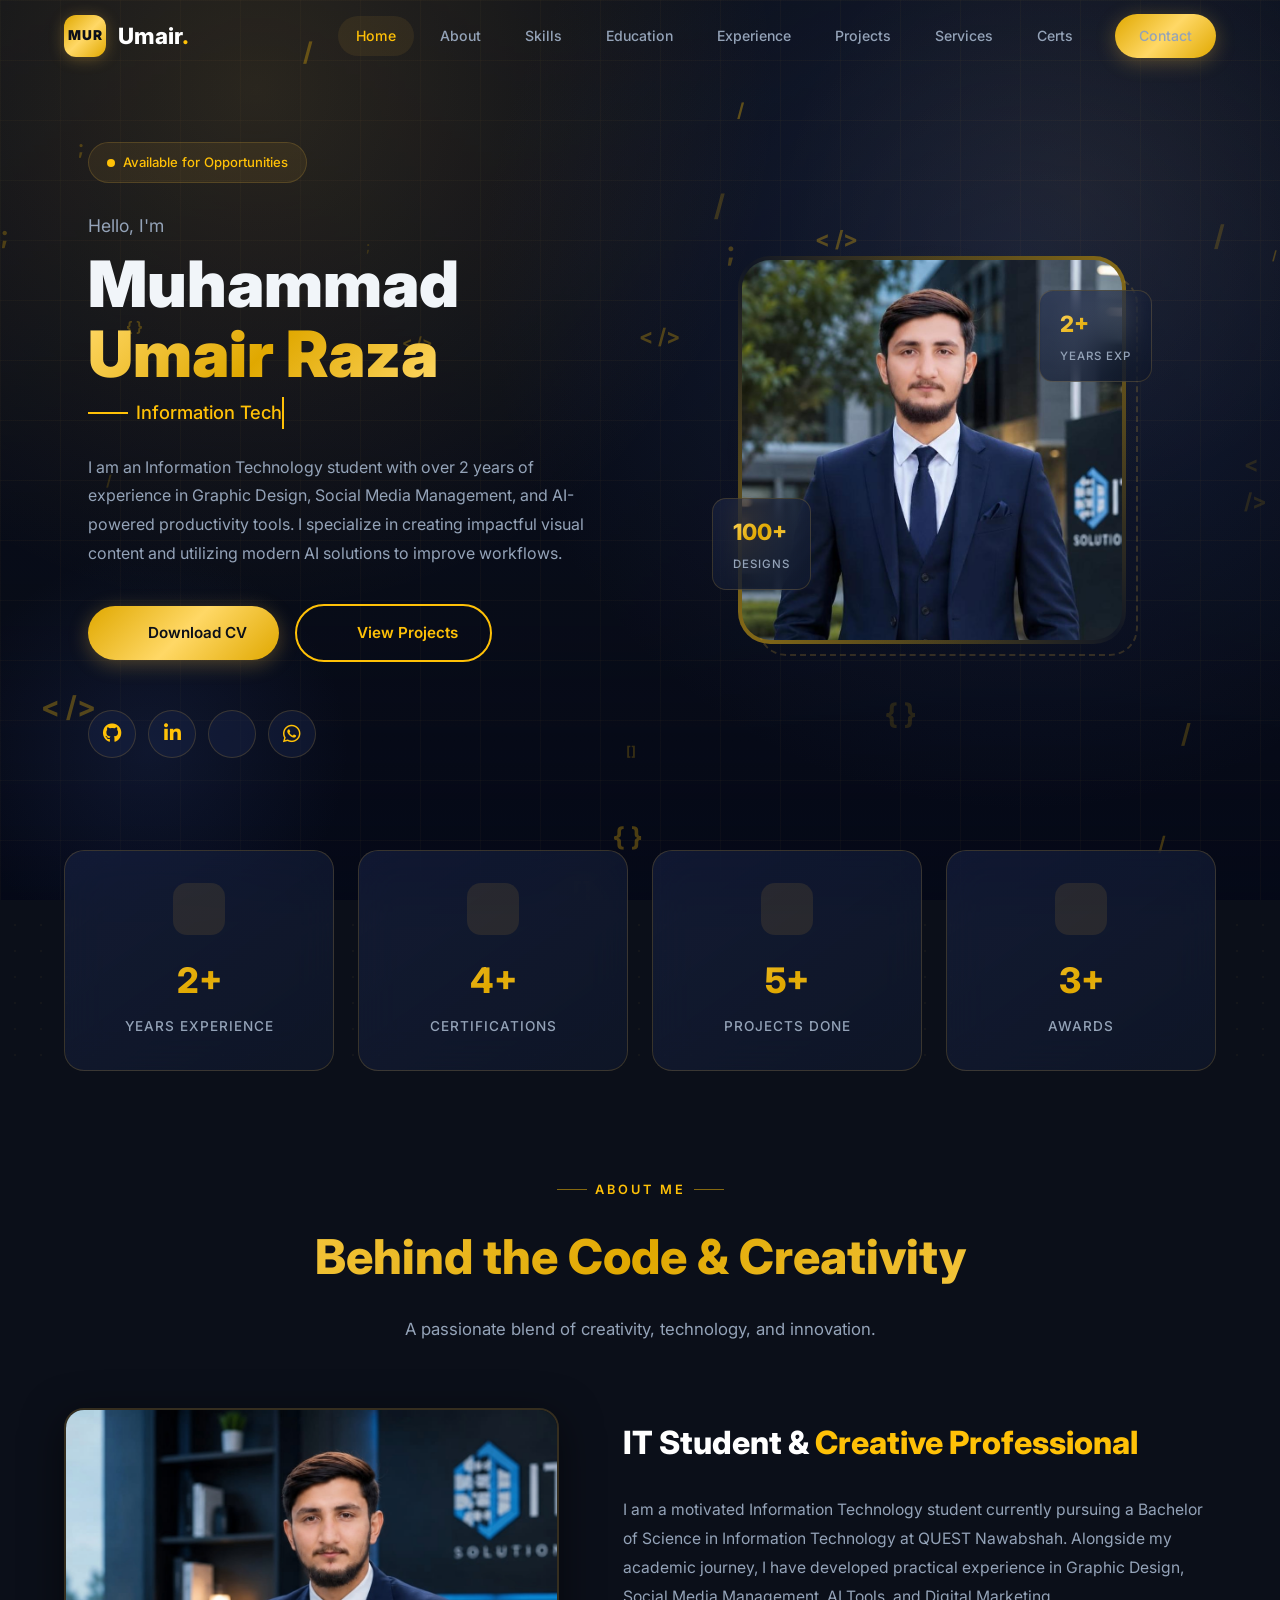
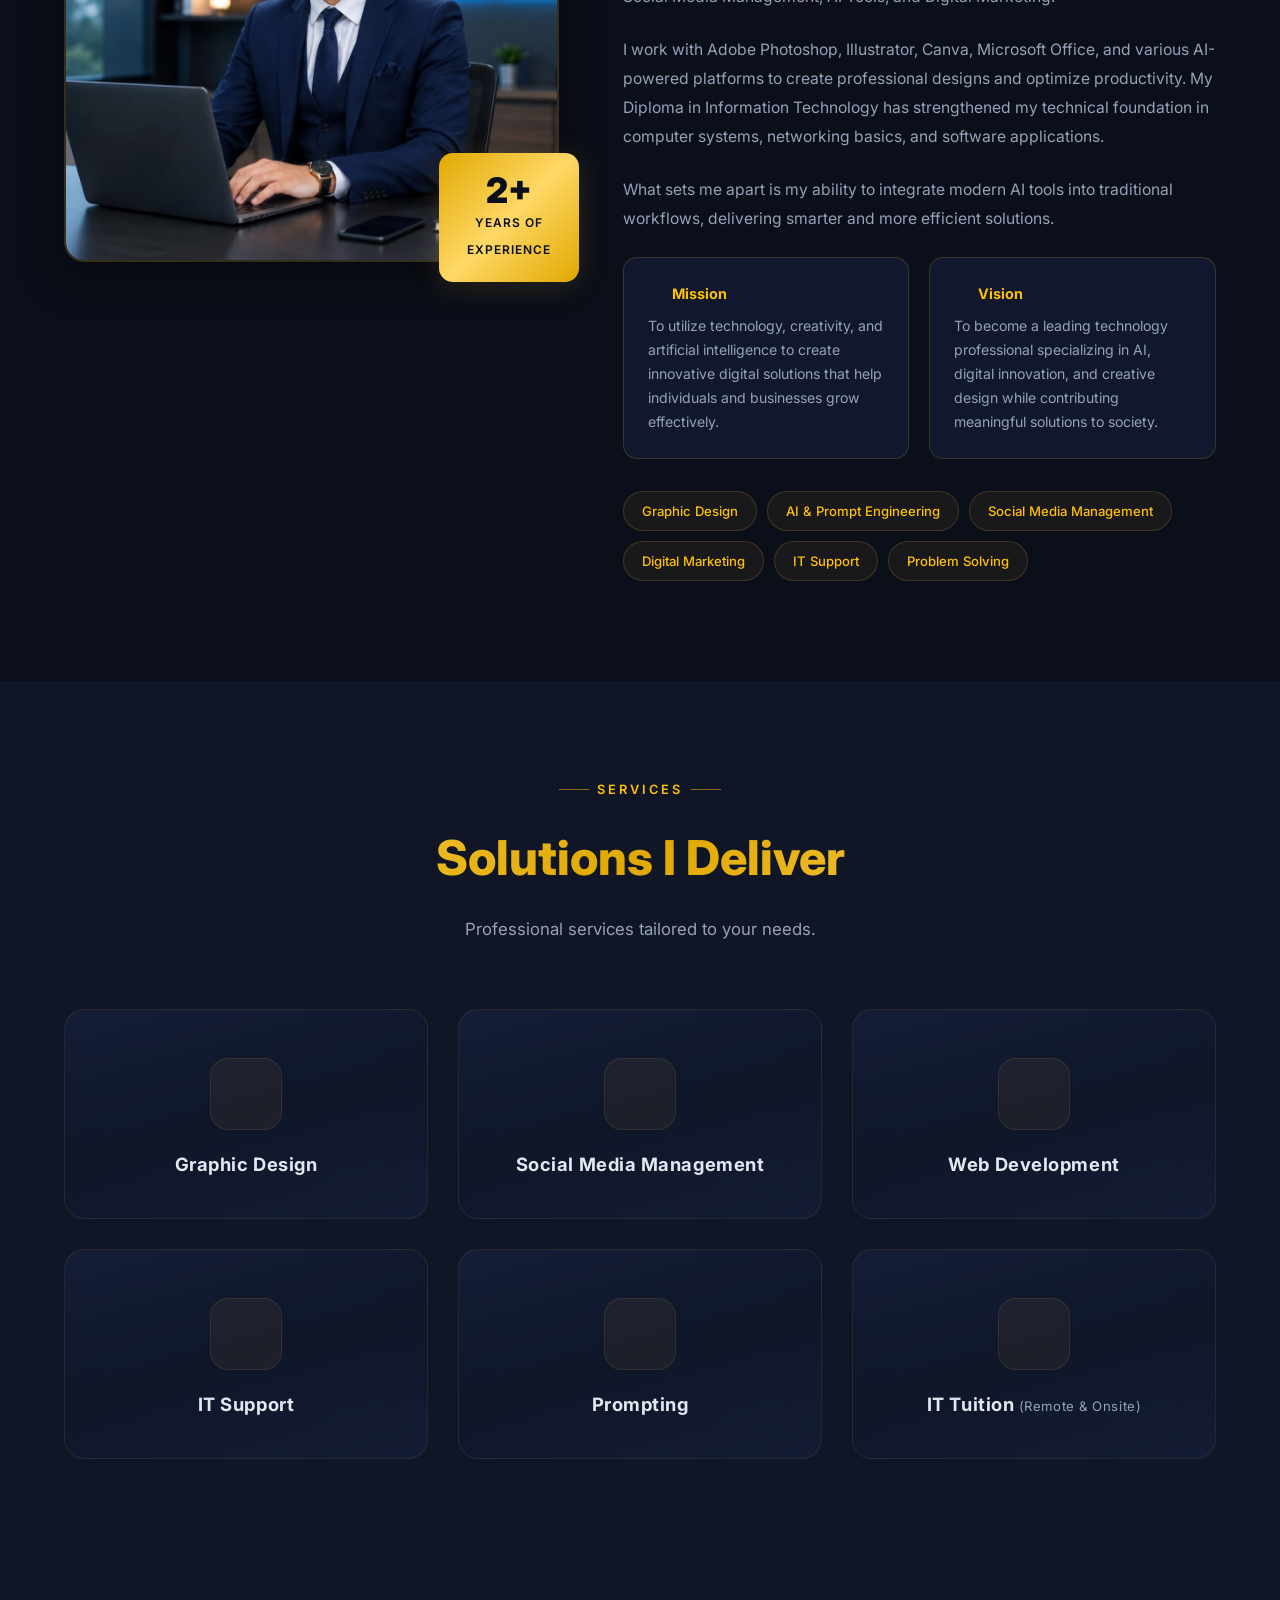
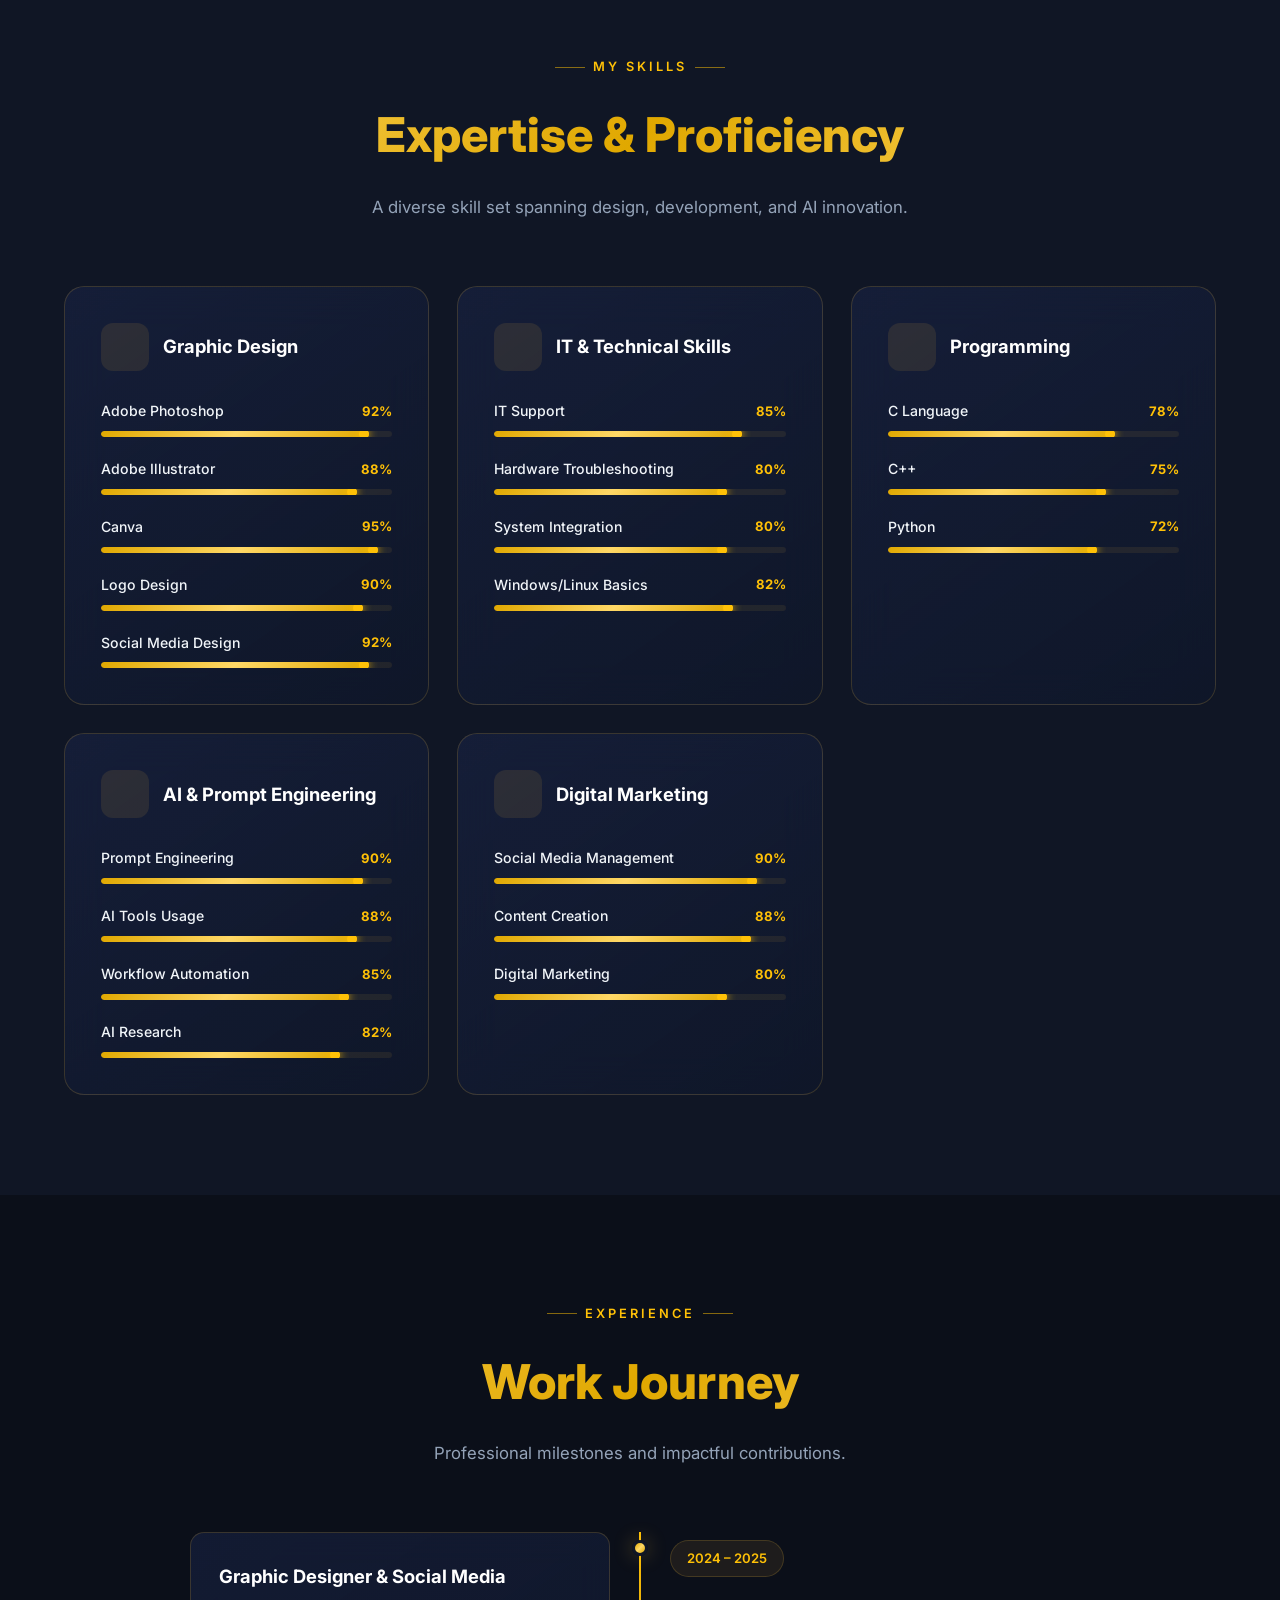
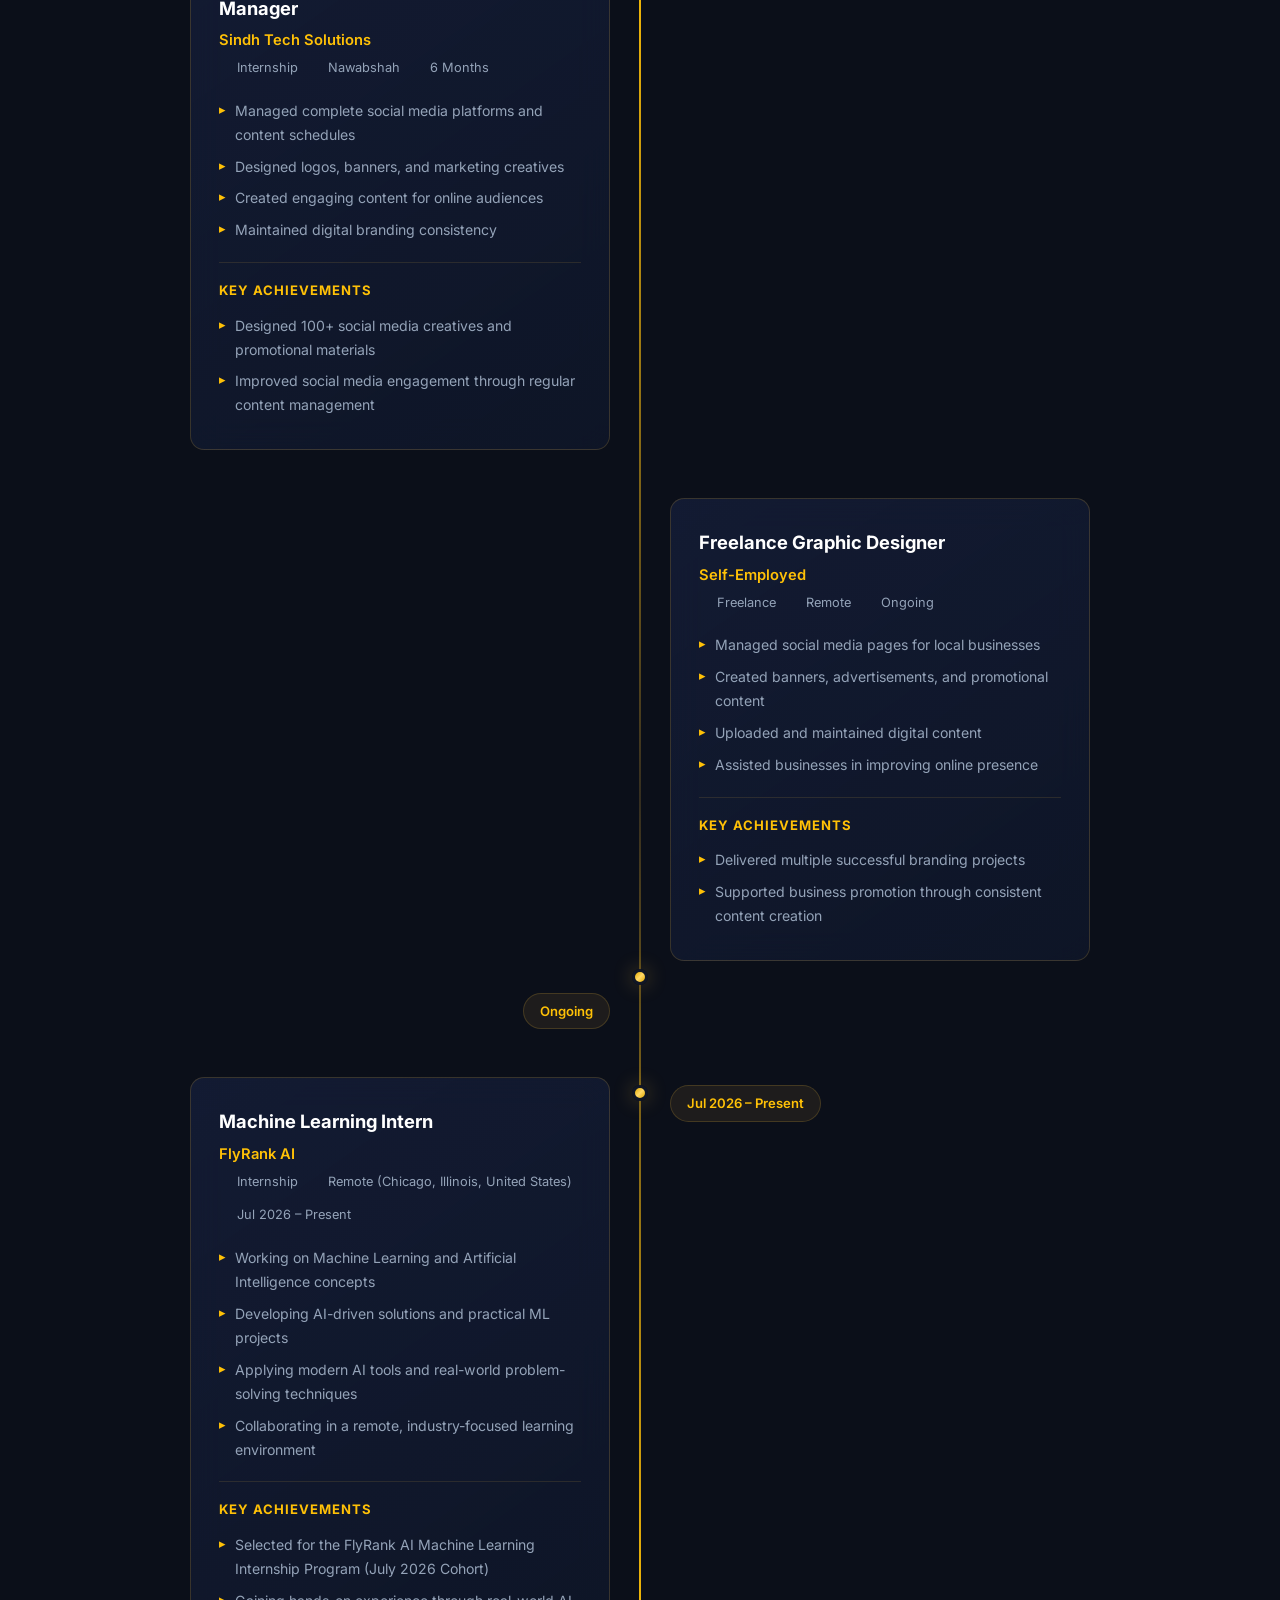
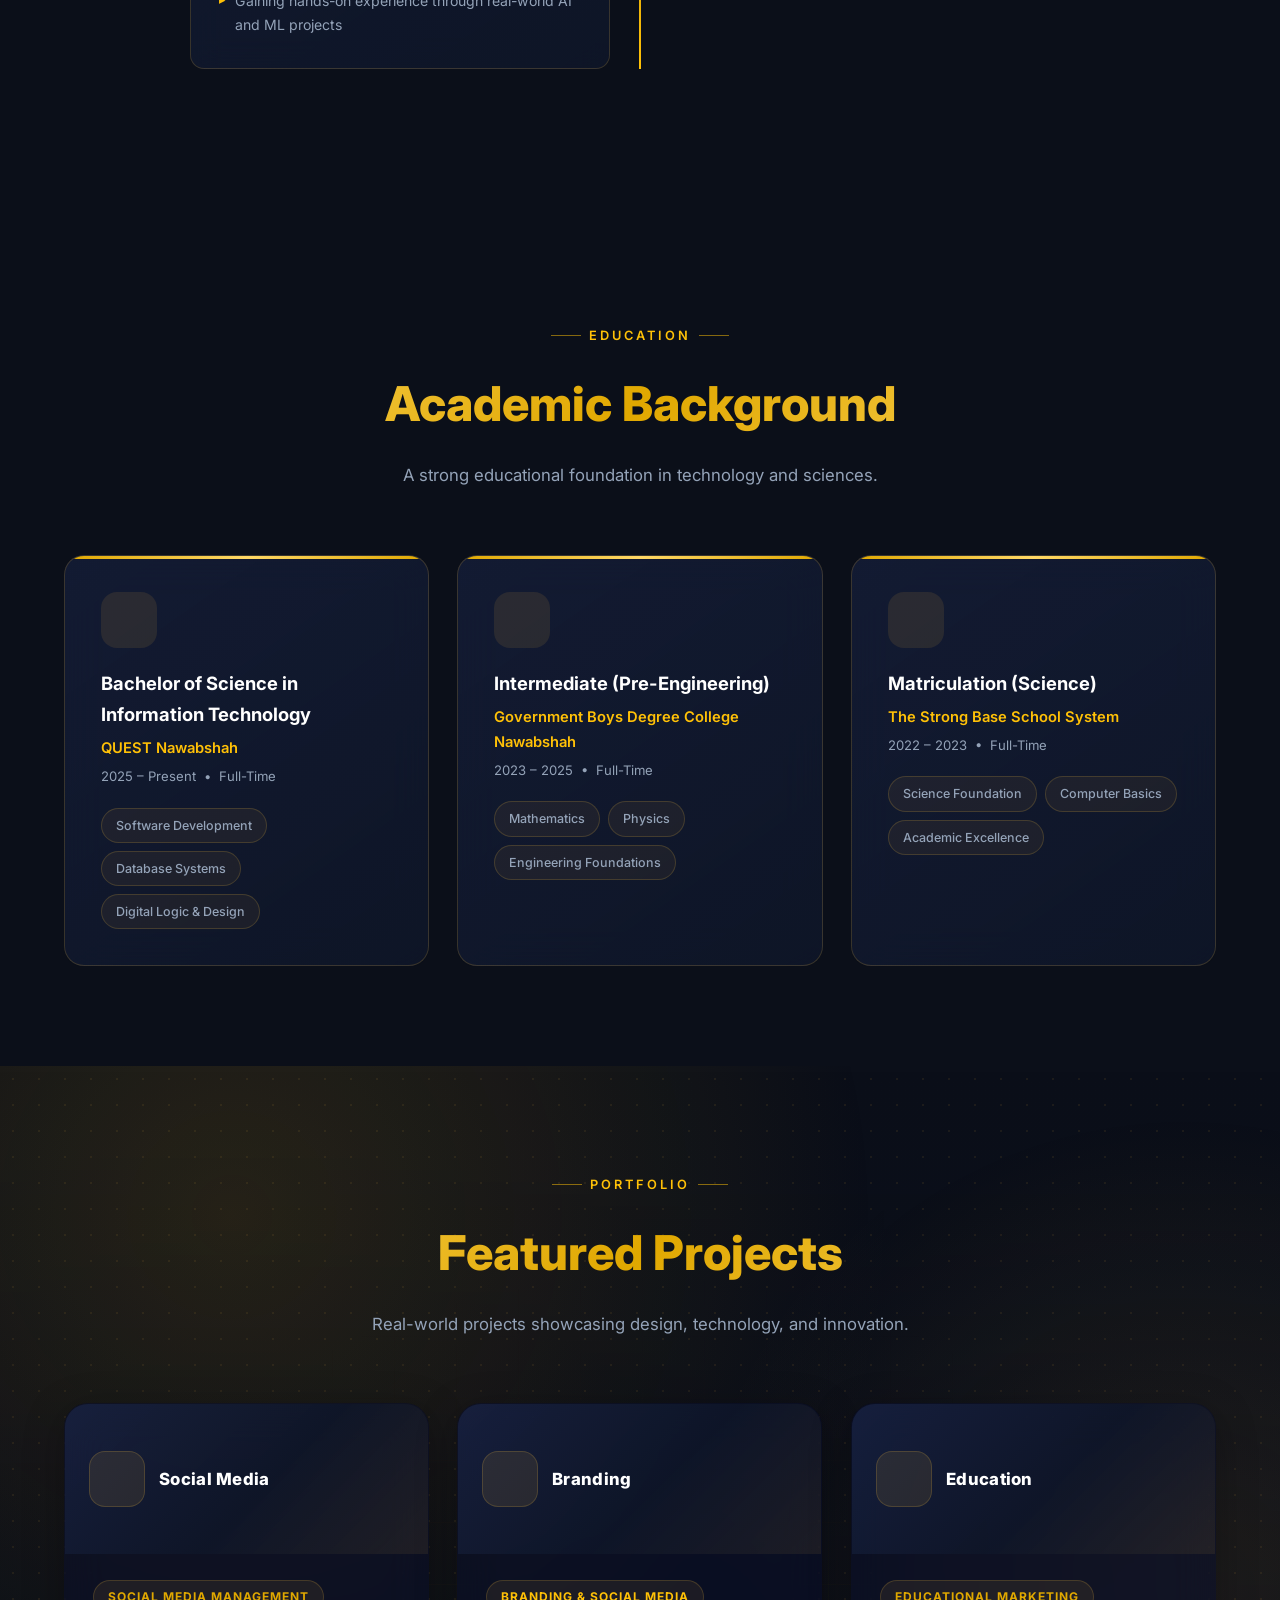
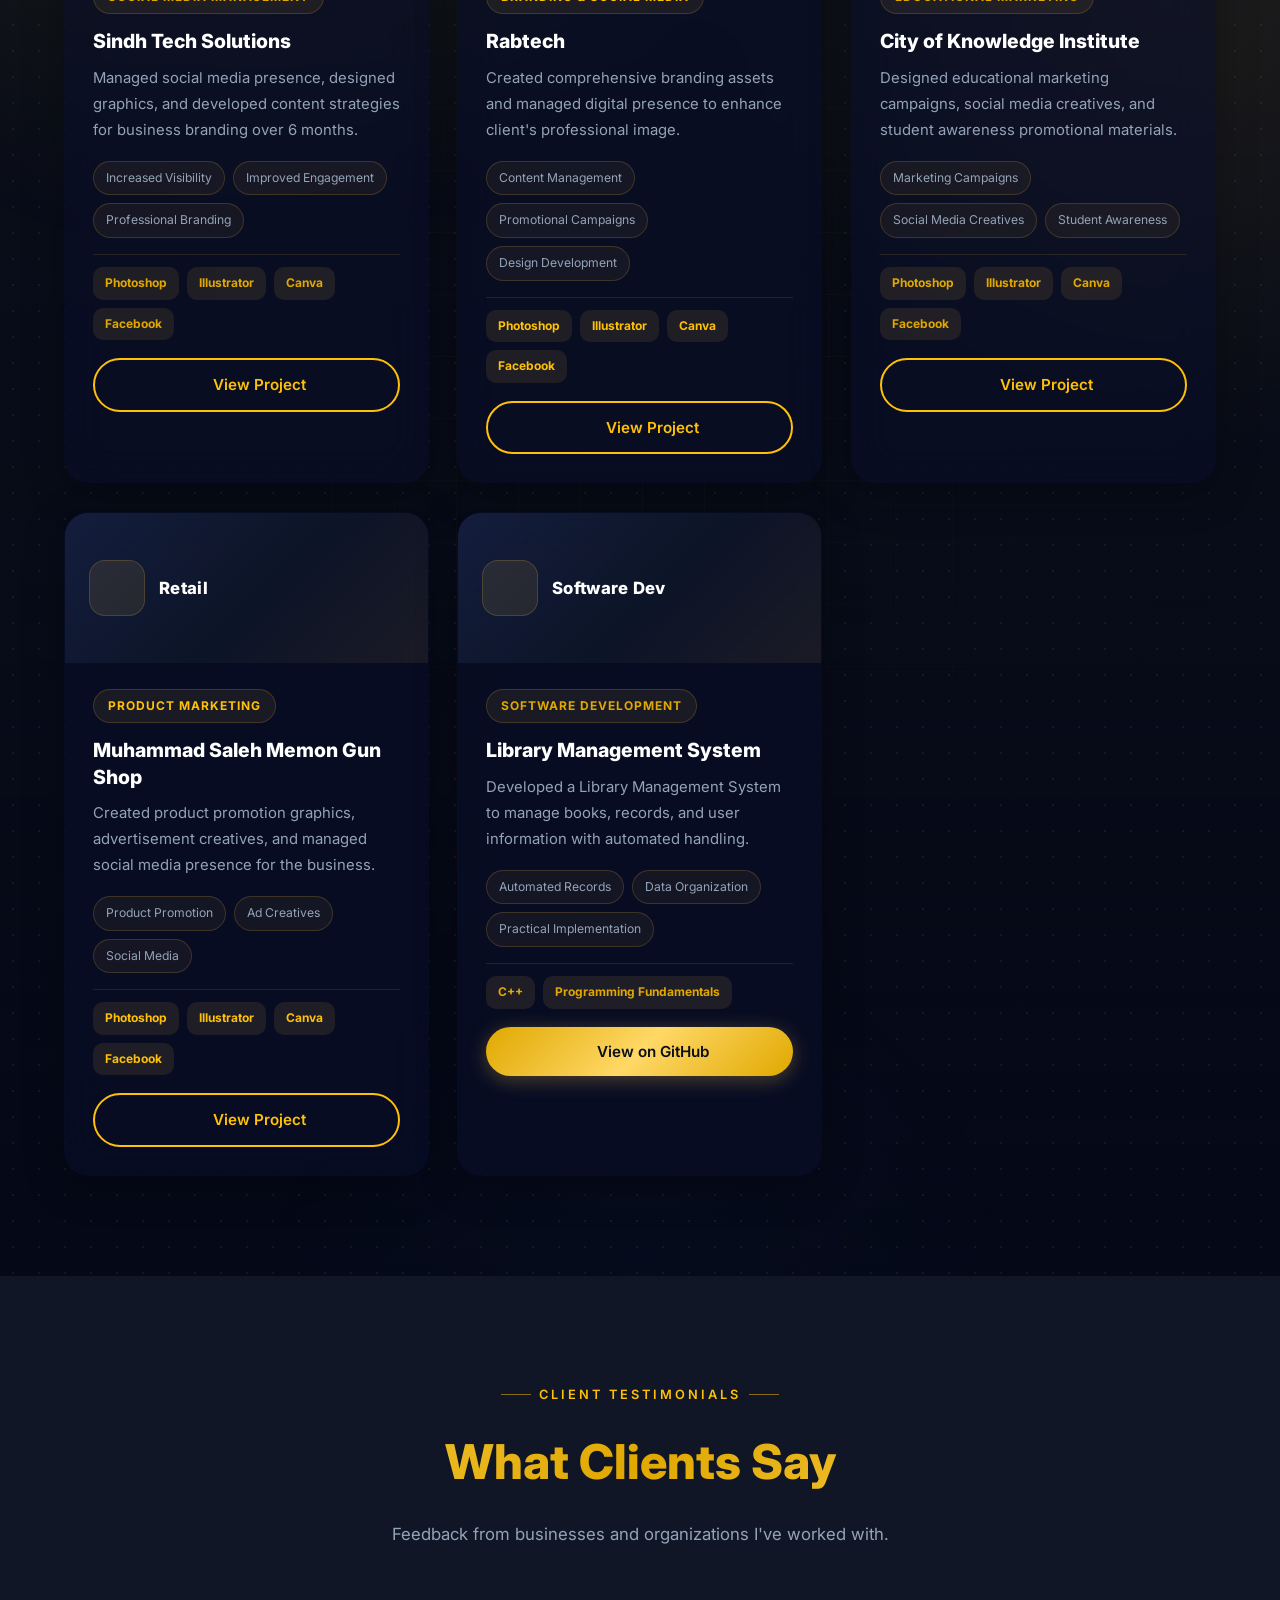
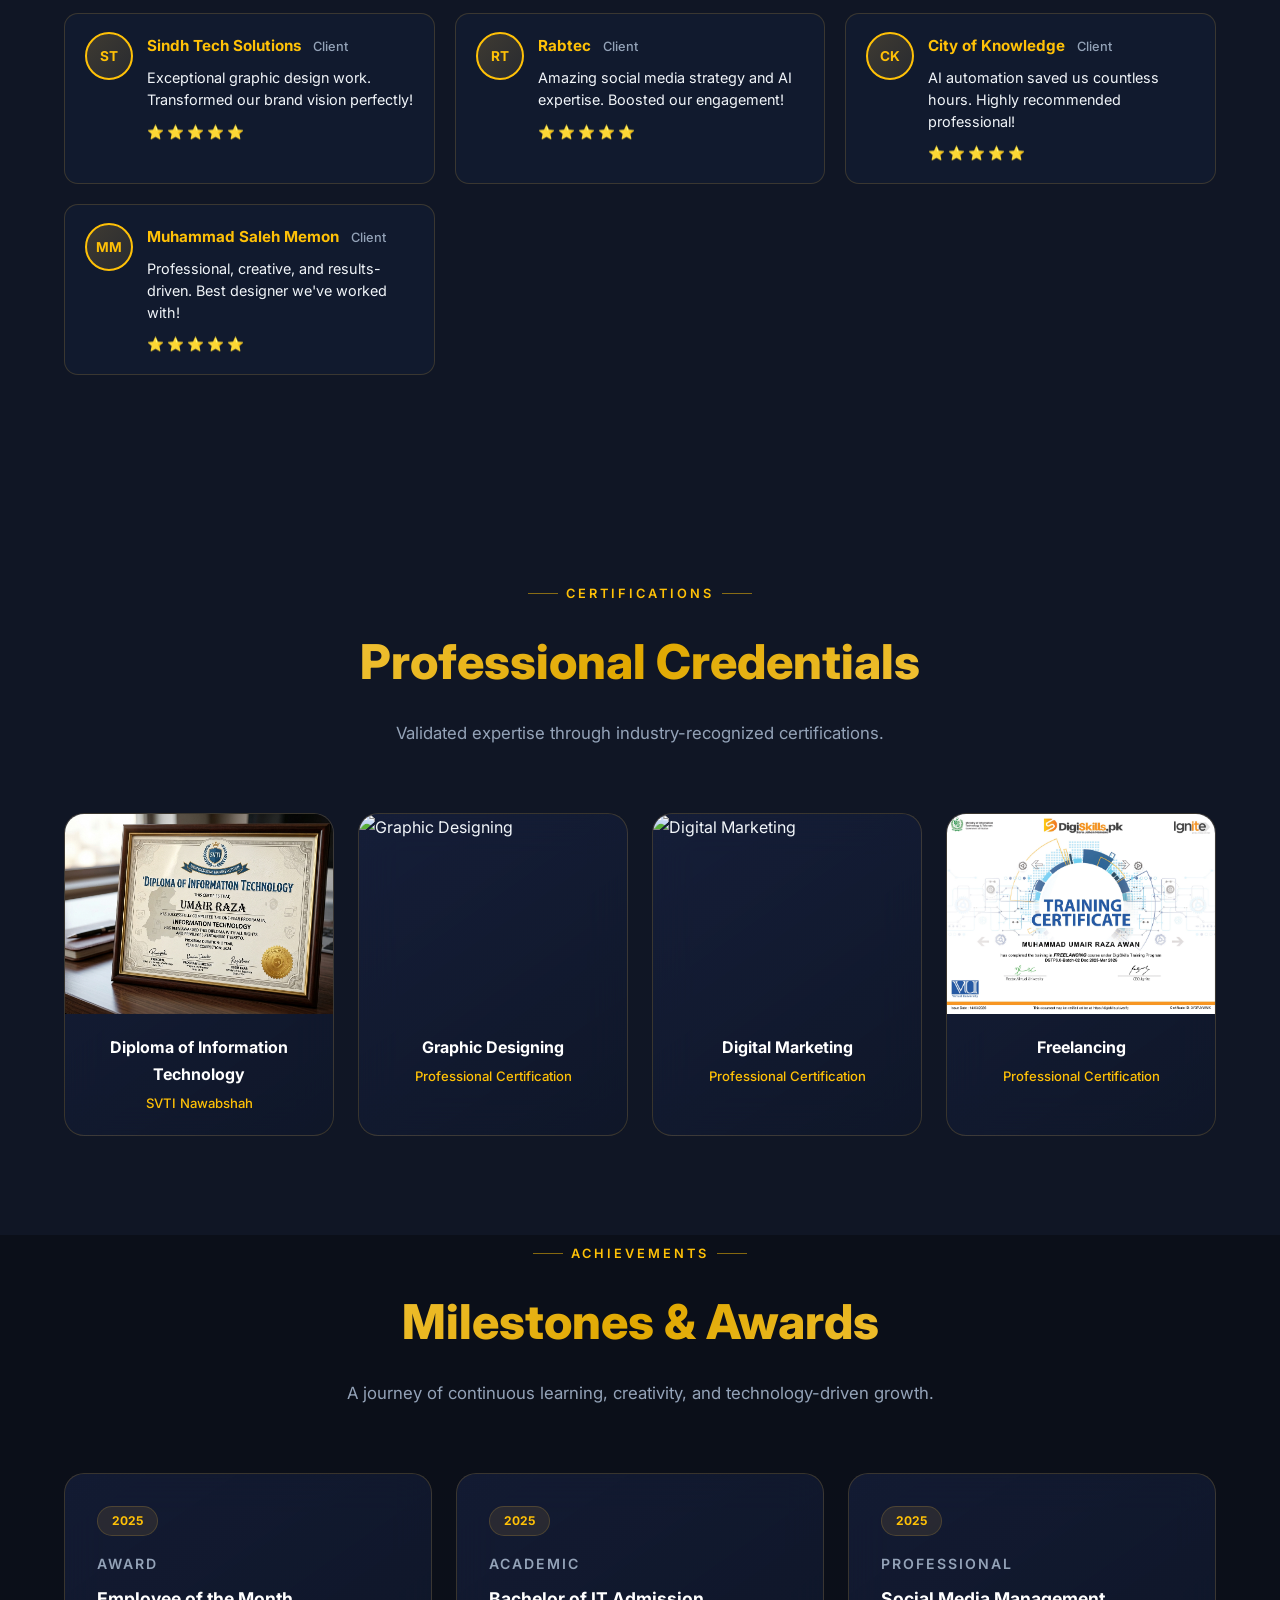
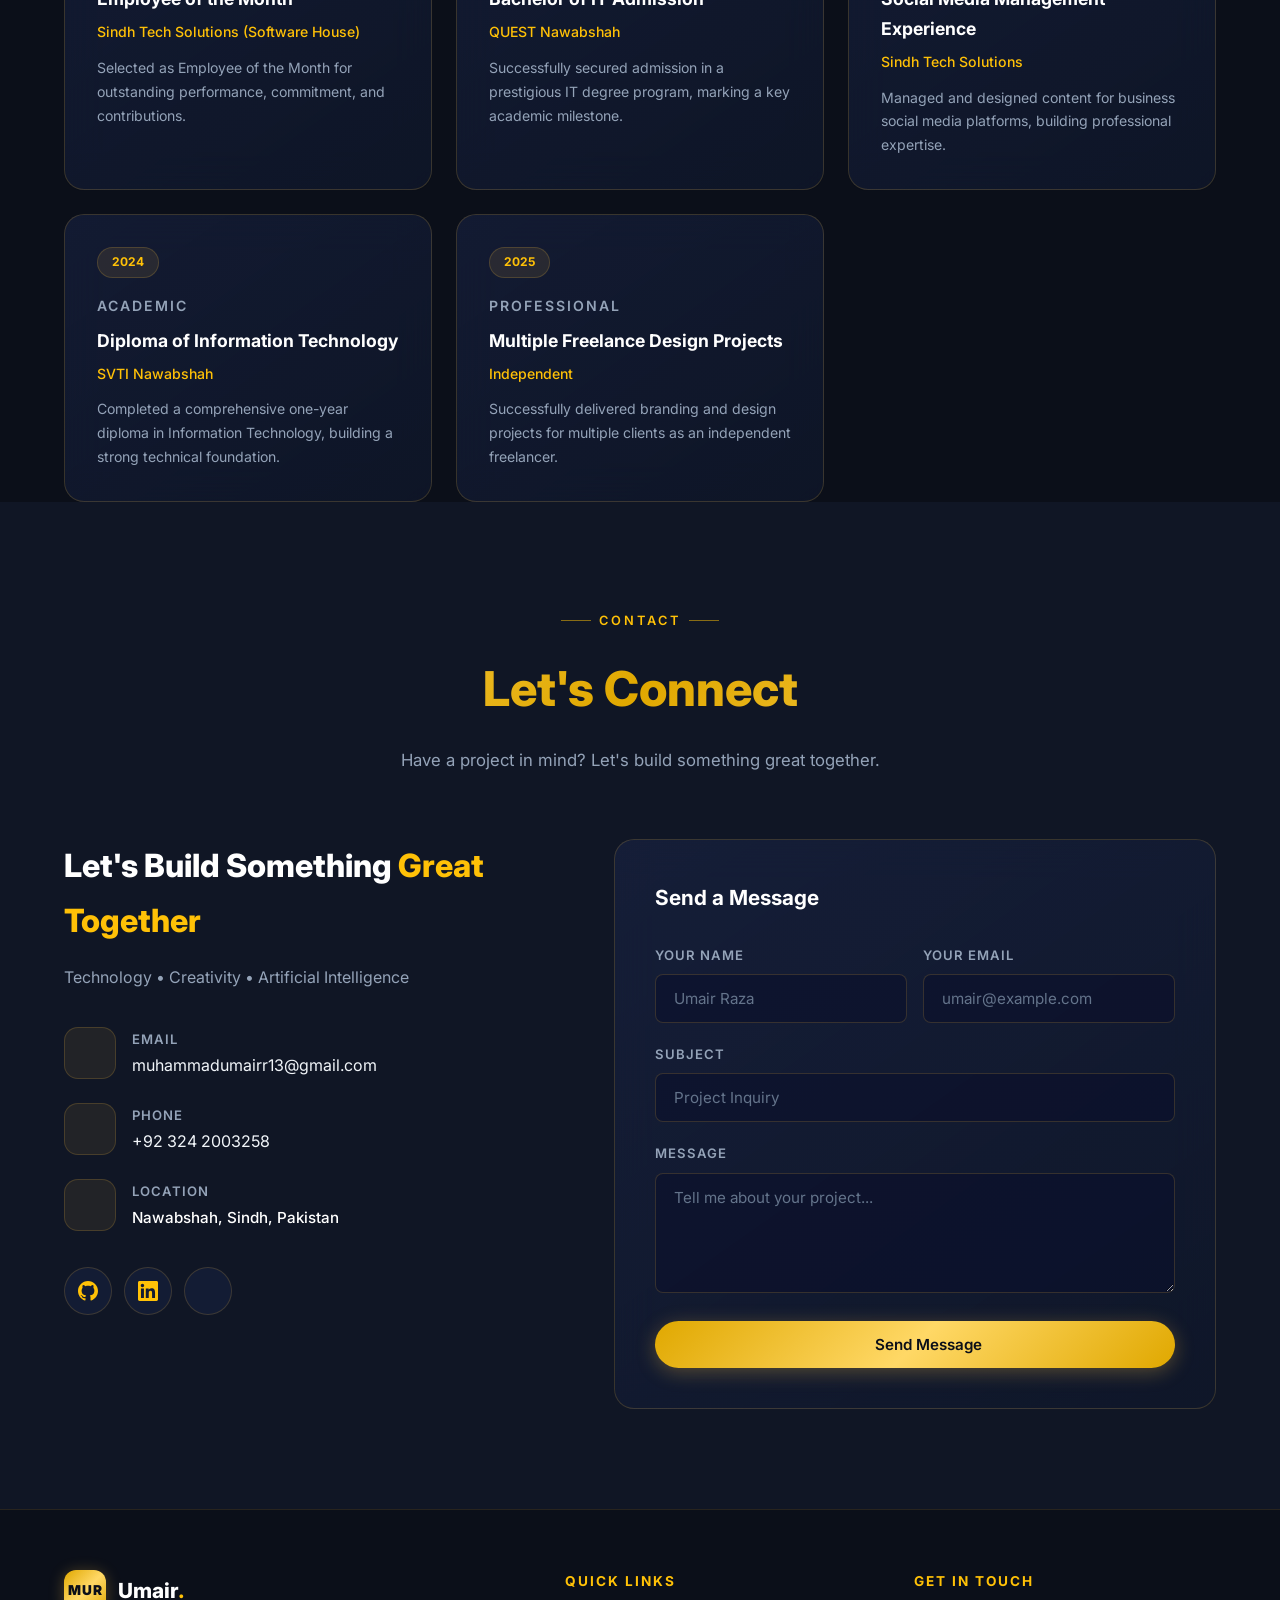
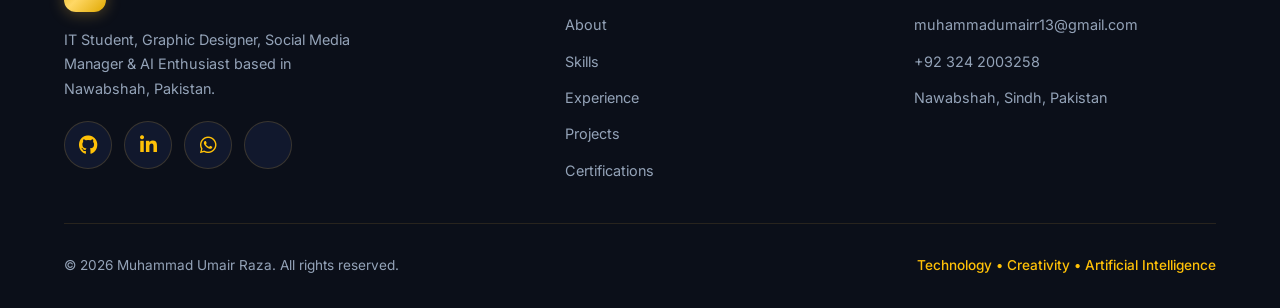
==== commit c1ec994f: "updated portfolio" ====
--- a/index.html
+++ b/index.html
@@ -80,7 +80,7 @@
         </p>
 
         <div class="hero-actions">
-          <a href="Muhammad Umair Raza resume.pdf" download class="btn btn-primary" id="hero-cv-btn">
+          <a href="Portfolio/Muhammad Umair Raza resume.pdf" download class="btn btn-primary" id="hero-cv-btn">
             <i data-lucide="download" style="width:18px;height:18px;"></i>
             Download CV
           </a>
@@ -111,7 +111,7 @@
         <div class="hero-image-container">
           <div class="hero-image-glow"></div>
           <div class="hero-image-decoration"></div>
-          <img src="../Profile pic/Myimg.jpg" alt="Muhammad Umair Raza - Professional Portrait" class="hero-image" />
+          <img src="Profile pic/Myimg.jpg" alt="Muhammad Umair Raza - Professional Portrait" class="hero-image" />
 
           <div class="hero-float-card float-card-1">
             <div class="stat-number">2+</div>
@@ -167,7 +167,7 @@
       <div class="about-grid">
         <div class="about-image-side reveal-left">
           <div class="about-image-frame">
-            <img src="../Profile pic/about image.jpg" alt="Muhammad Umair Raza" />
+            <img src="Profile pic/about image.jpg" alt="Muhammad Umair Raza" />
           </div>
           <div class="about-experience-badge">
             <span class="number">2+</span>
@@ -859,7 +859,7 @@
         <!-- Cert 1 (Replaced Image with SVTI certificate) -->
         <div class="cert-card reveal" id="cert-diploma" data-cert="Diploma of Information Technology">
           <div class="cert-image-wrapper">
-            <img src="../certification/Gemini_Generated_Image_i4xro0i4xro0i4xr.png" alt="Diploma of Information Technology" class="cert-image" />
+            <img src="certification/Gemini_Generated_Image_i4xro0i4xro0i4xr.png" alt="Diploma of Information Technology" class="cert-image" />
             <div class="cert-image-overlay"><span>View Certificate</span></div>
           </div>
           <div class="cert-info">
@@ -871,7 +871,7 @@
         <!-- Cert 2 -->
         <div class="cert-card reveal" id="cert-graphic" data-cert="Graphic Designing">
           <div class="cert-image-wrapper">
-            <img src="Graphic_design.jpg" alt="Graphic Designing" class="cert-image" />
+            <img src="certification/Graphic_design.jpg" alt="Graphic Designing" class="cert-image" />
             <div class="cert-image-overlay"><span>View Certificate</span></div>
           </div>
           <div class="cert-info">
@@ -883,7 +883,7 @@
         <!-- Cert 4 -->
         <div class="cert-card reveal" id="cert-marketing" data-cert="Digital Marketing">
           <div class="cert-image-wrapper">
-            <img src="Digital_marketing.jpg" alt="Digital Marketing" class="cert-image" />
+            <img src="certification/Digital_marketing.jpg" alt="Digital Marketing" class="cert-image" />
             <div class="cert-image-overlay"><span>View Certificate</span></div>
           </div>
           <div class="cert-info">
@@ -895,7 +895,7 @@
         <!-- Cert 5 -->
         <div class="cert-card reveal" id="cert-freelancing" data-cert="Freelancing">
           <div class="cert-image-wrapper">
-            <img src="DSTP_Certificate.jpg" alt="Freelancing" class="cert-image" />
+            <img src="certification/DSTP_Certificate.jpg" alt="Freelancing" class="cert-image" />
             <div class="cert-image-overlay"><span>View Certificate</span></div>
           </div>
           <div class="cert-info">
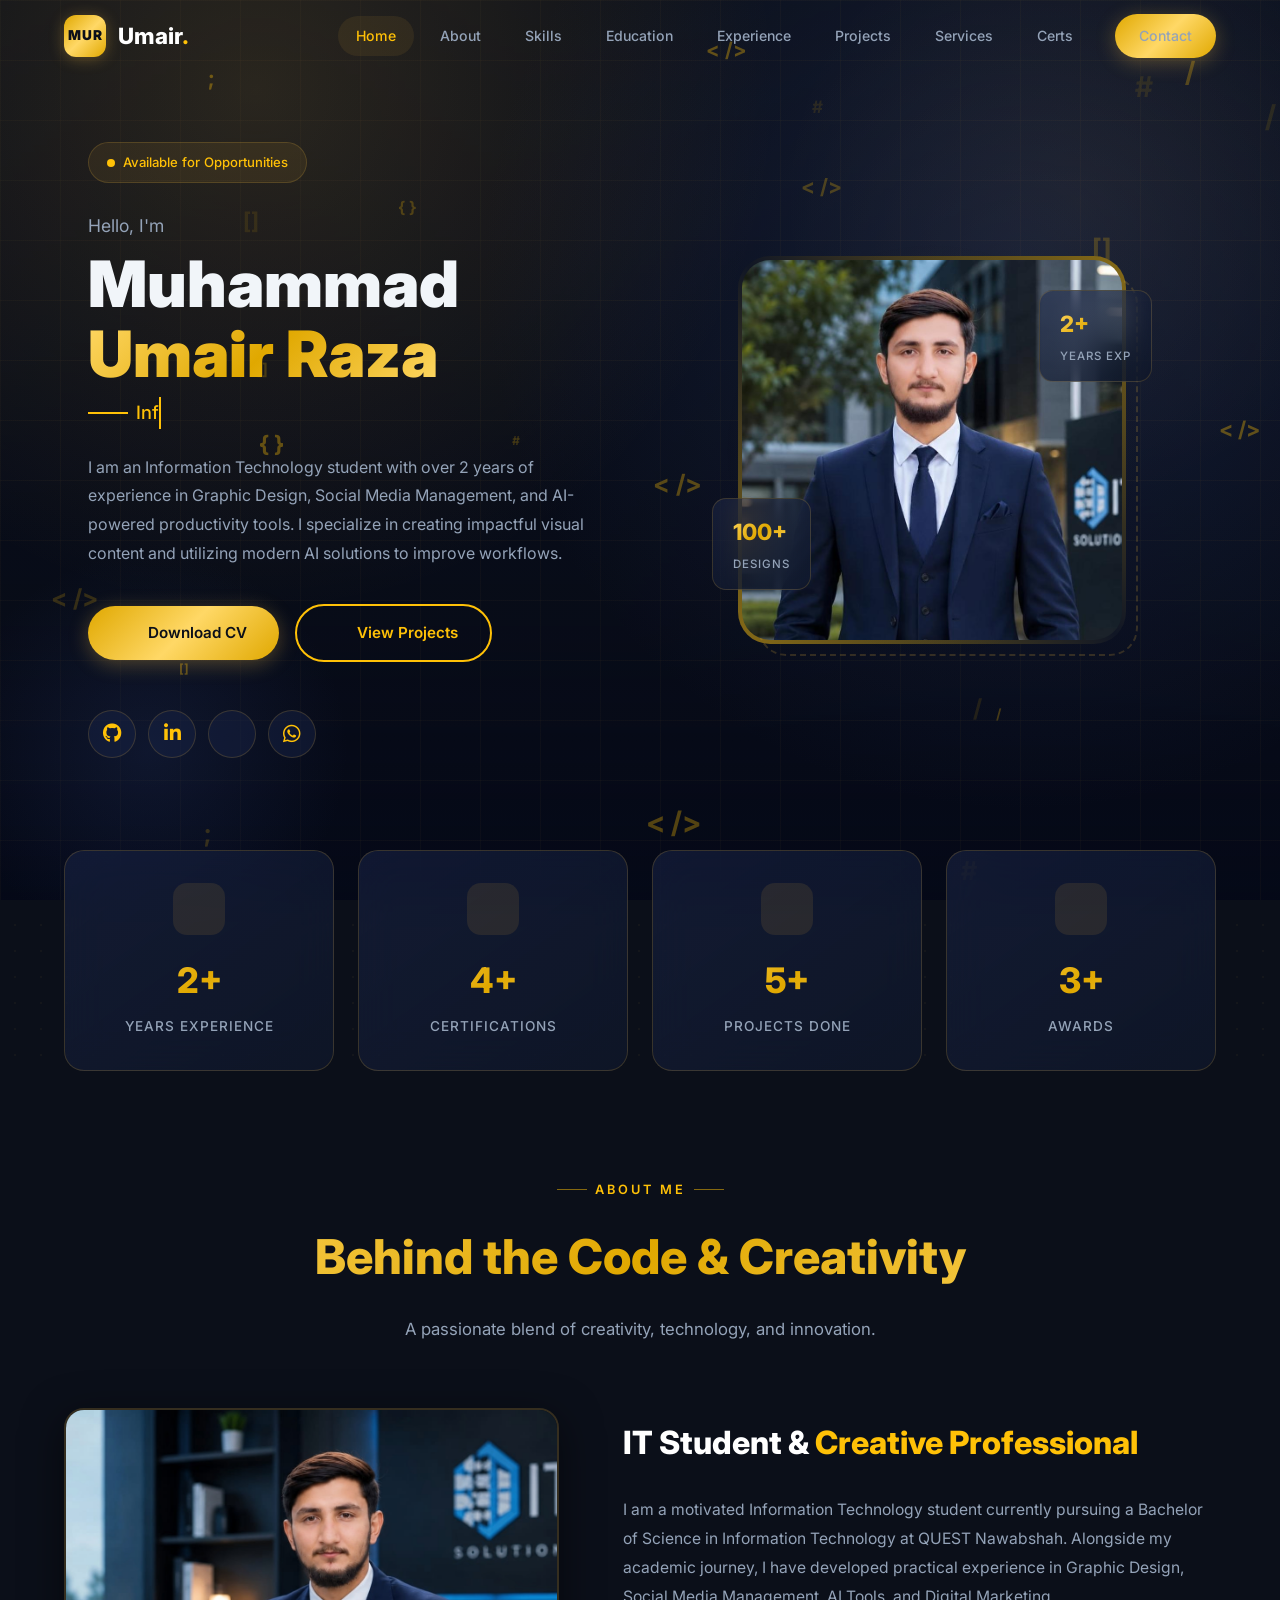
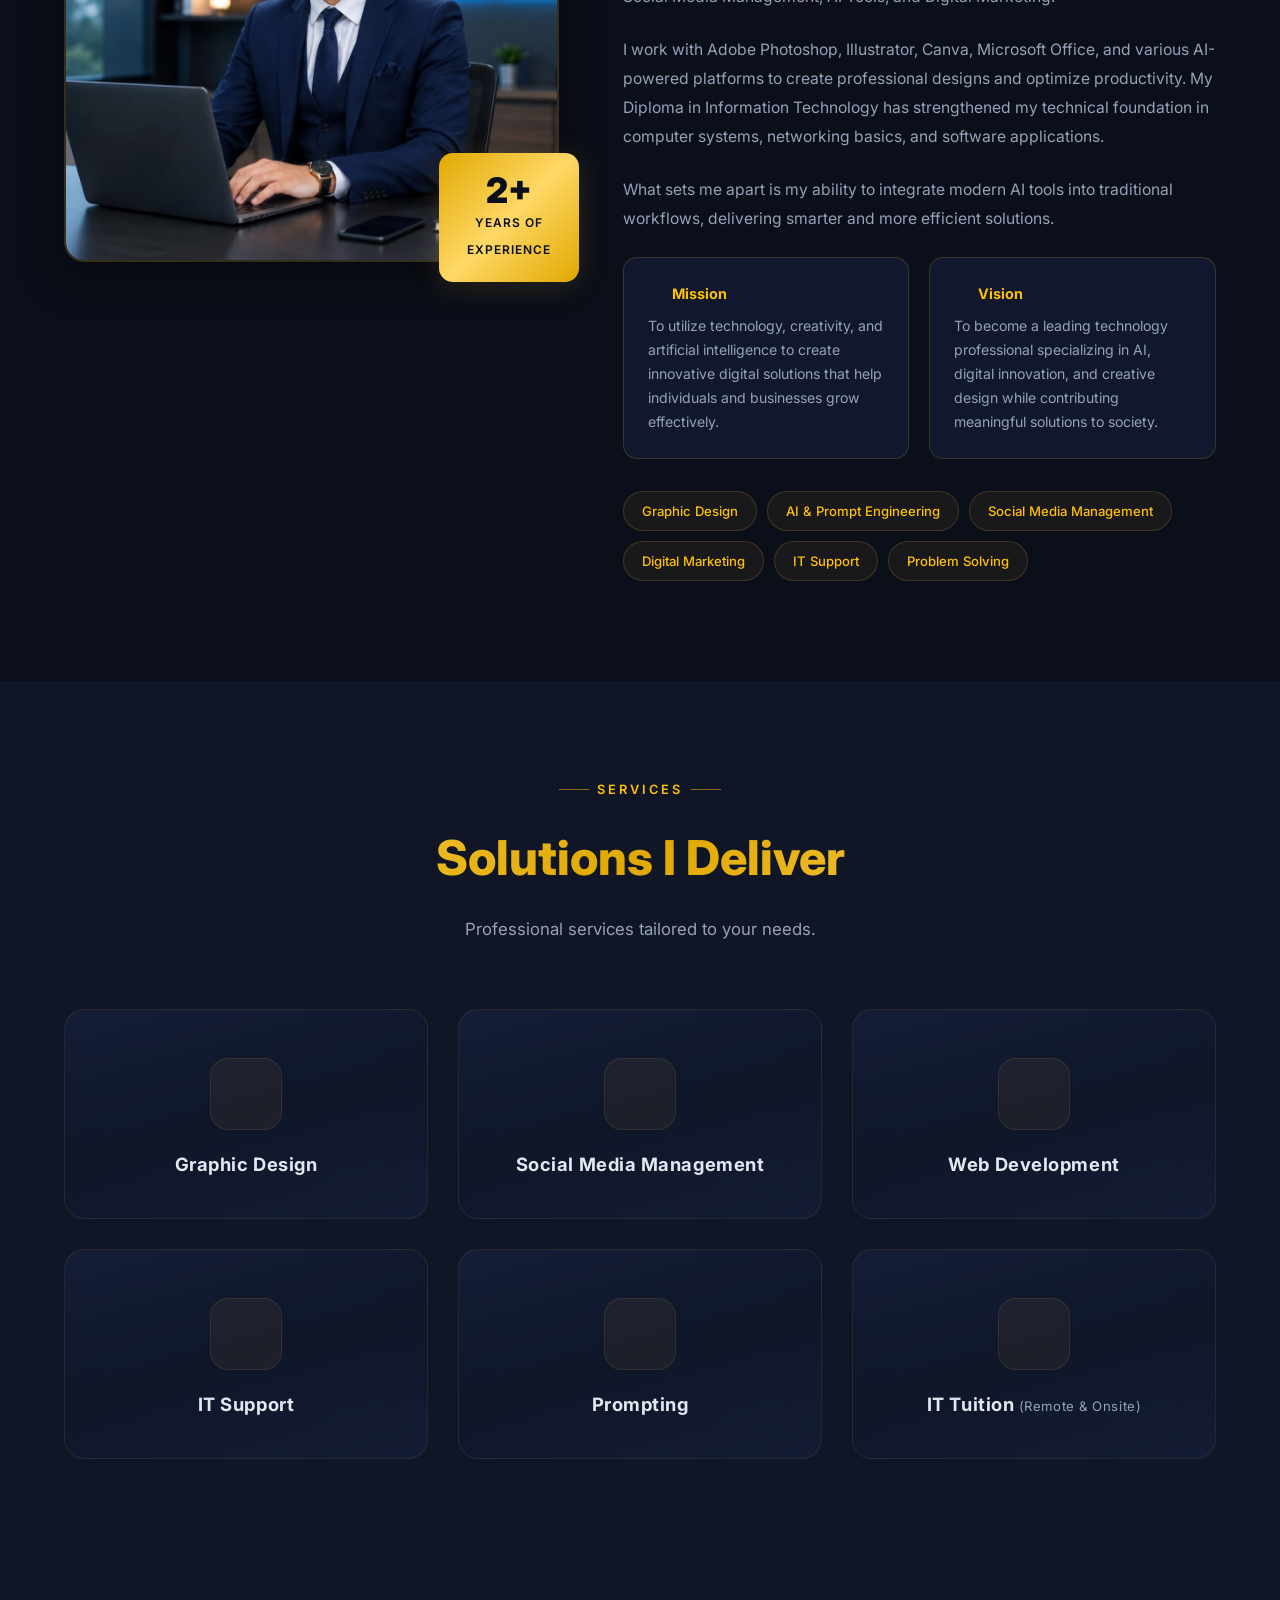
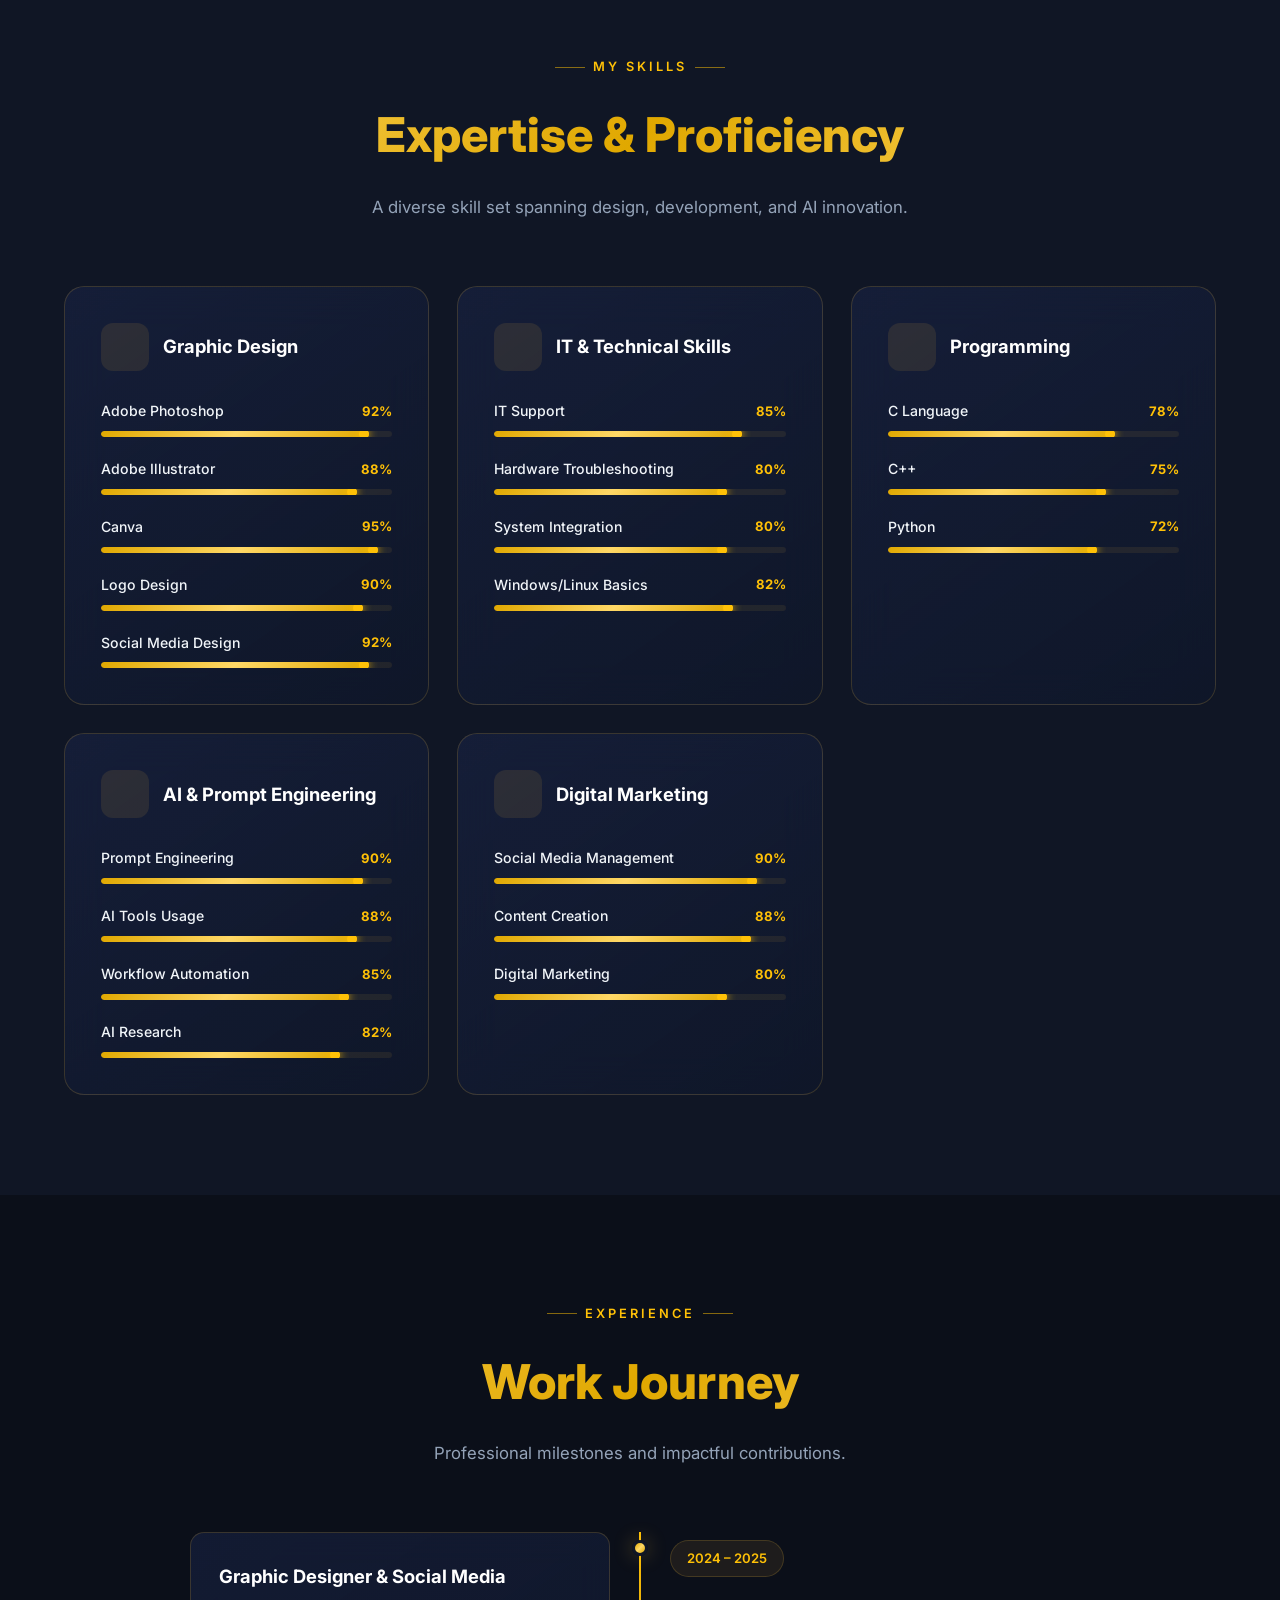
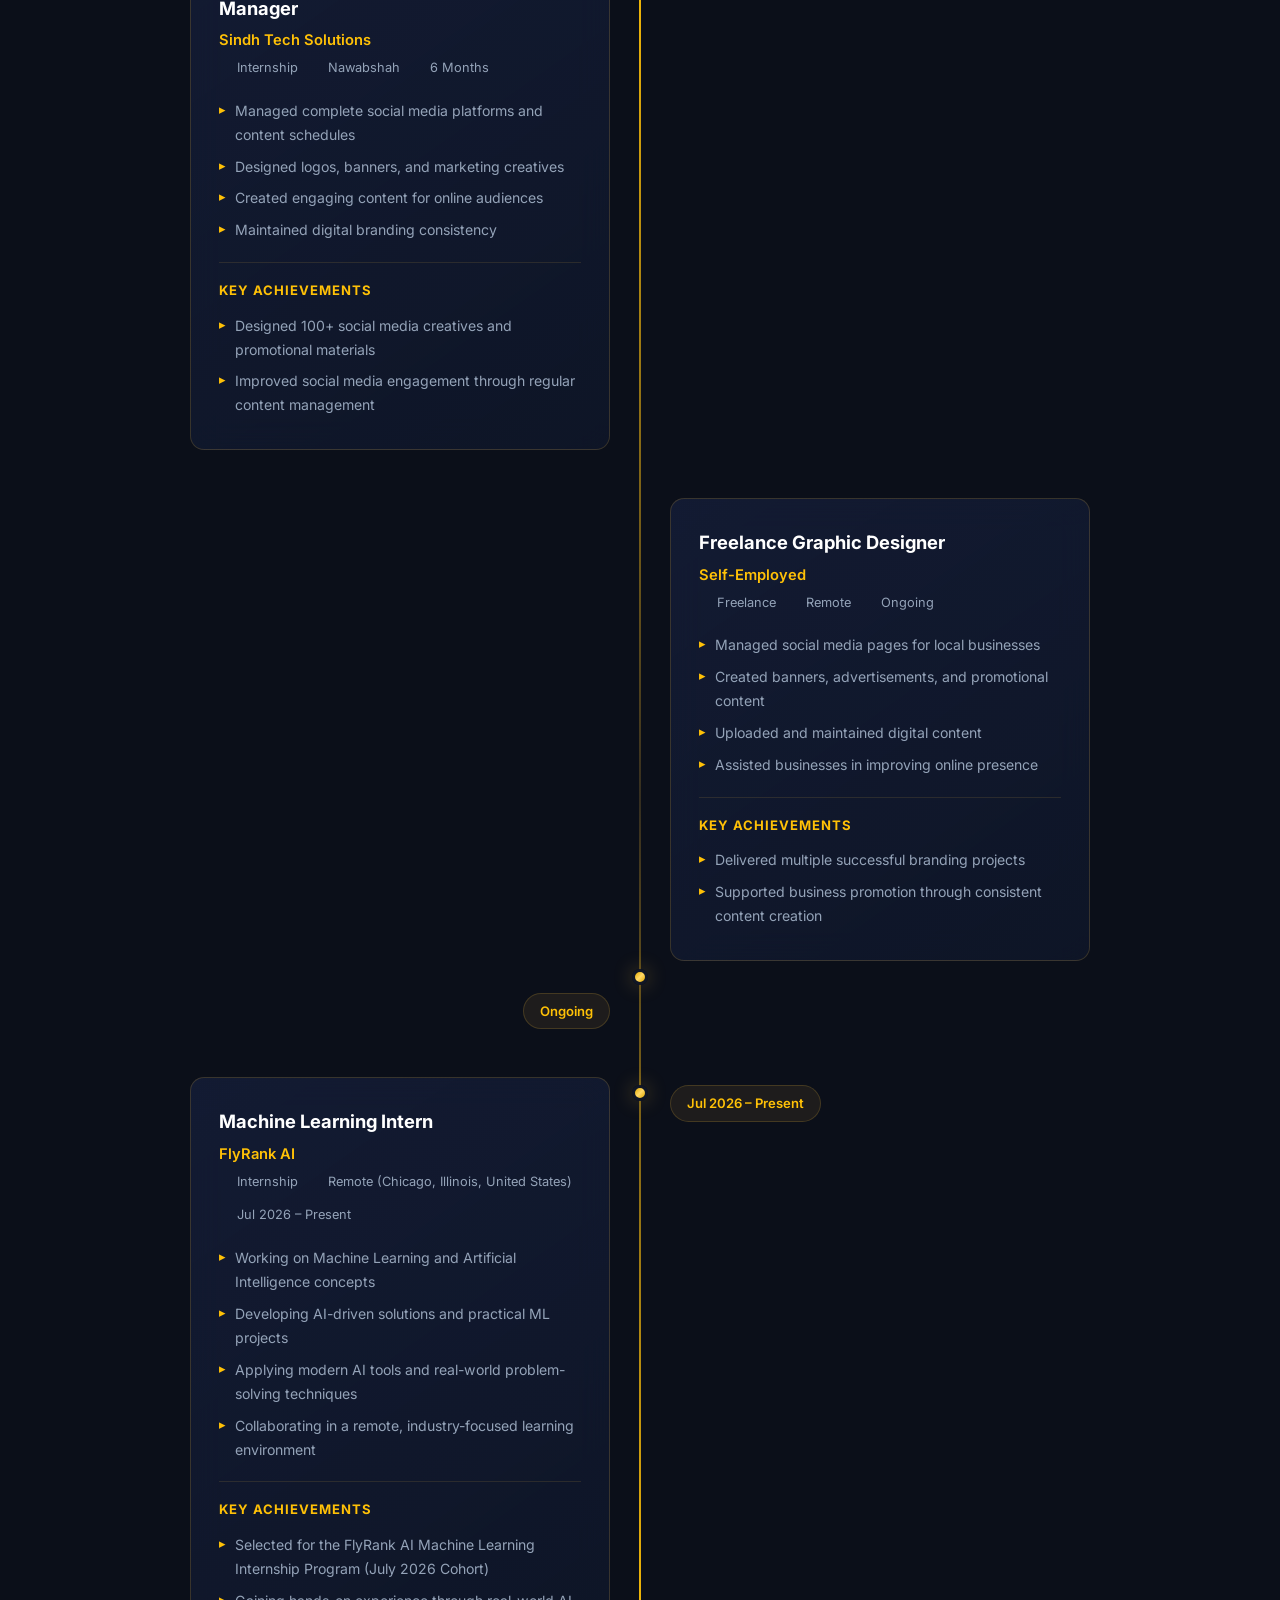
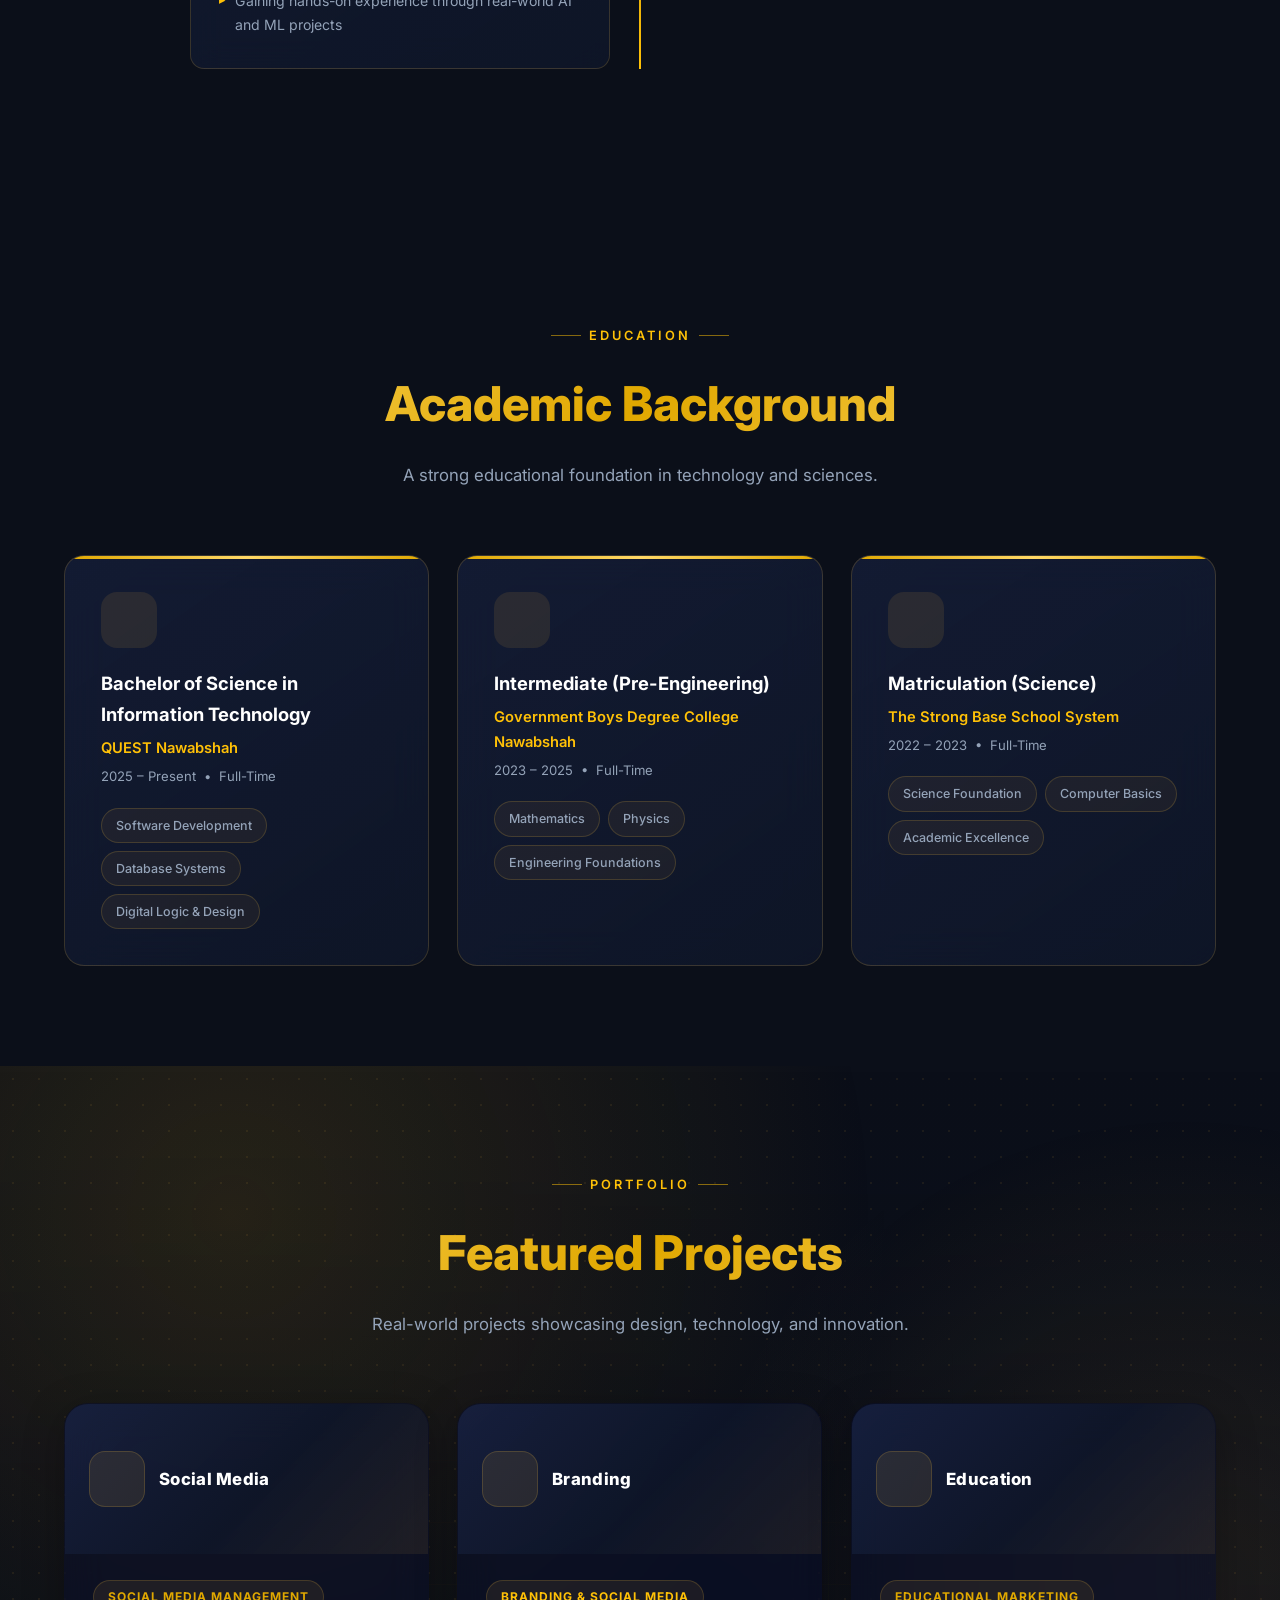
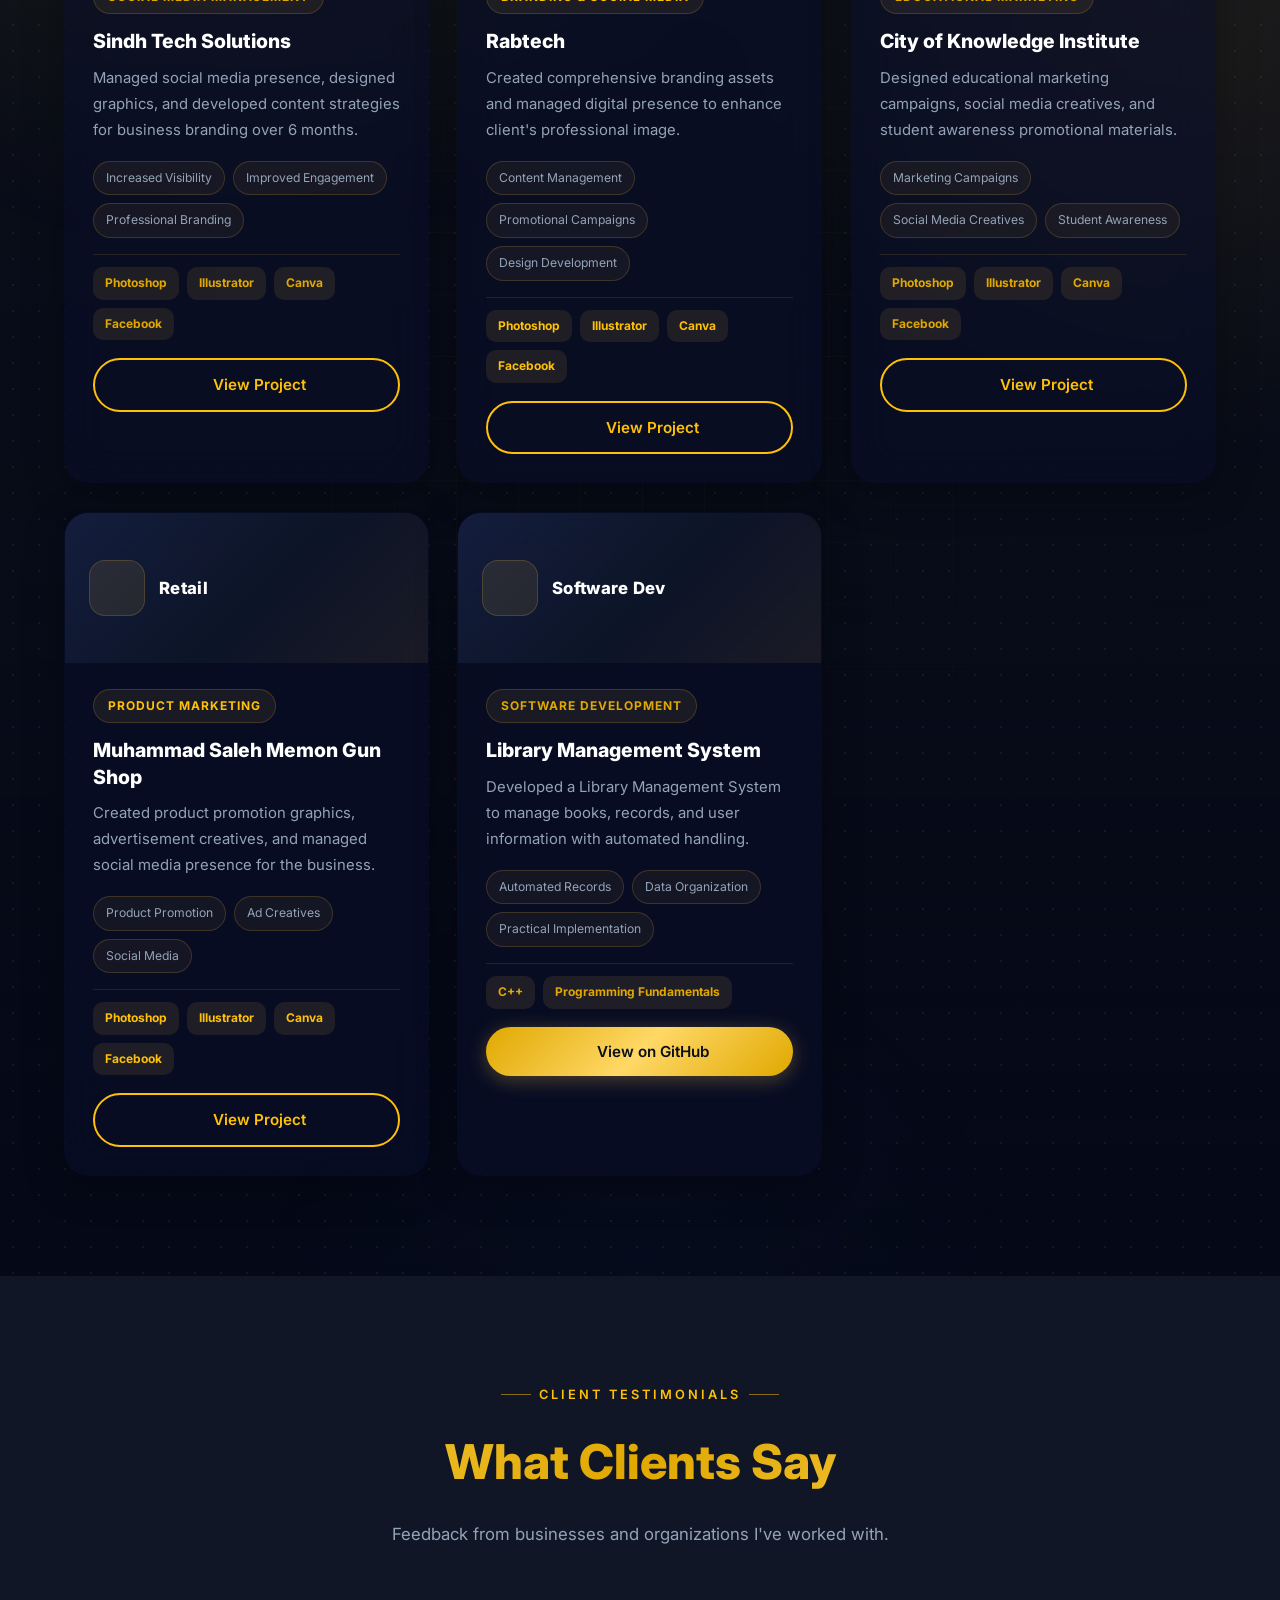
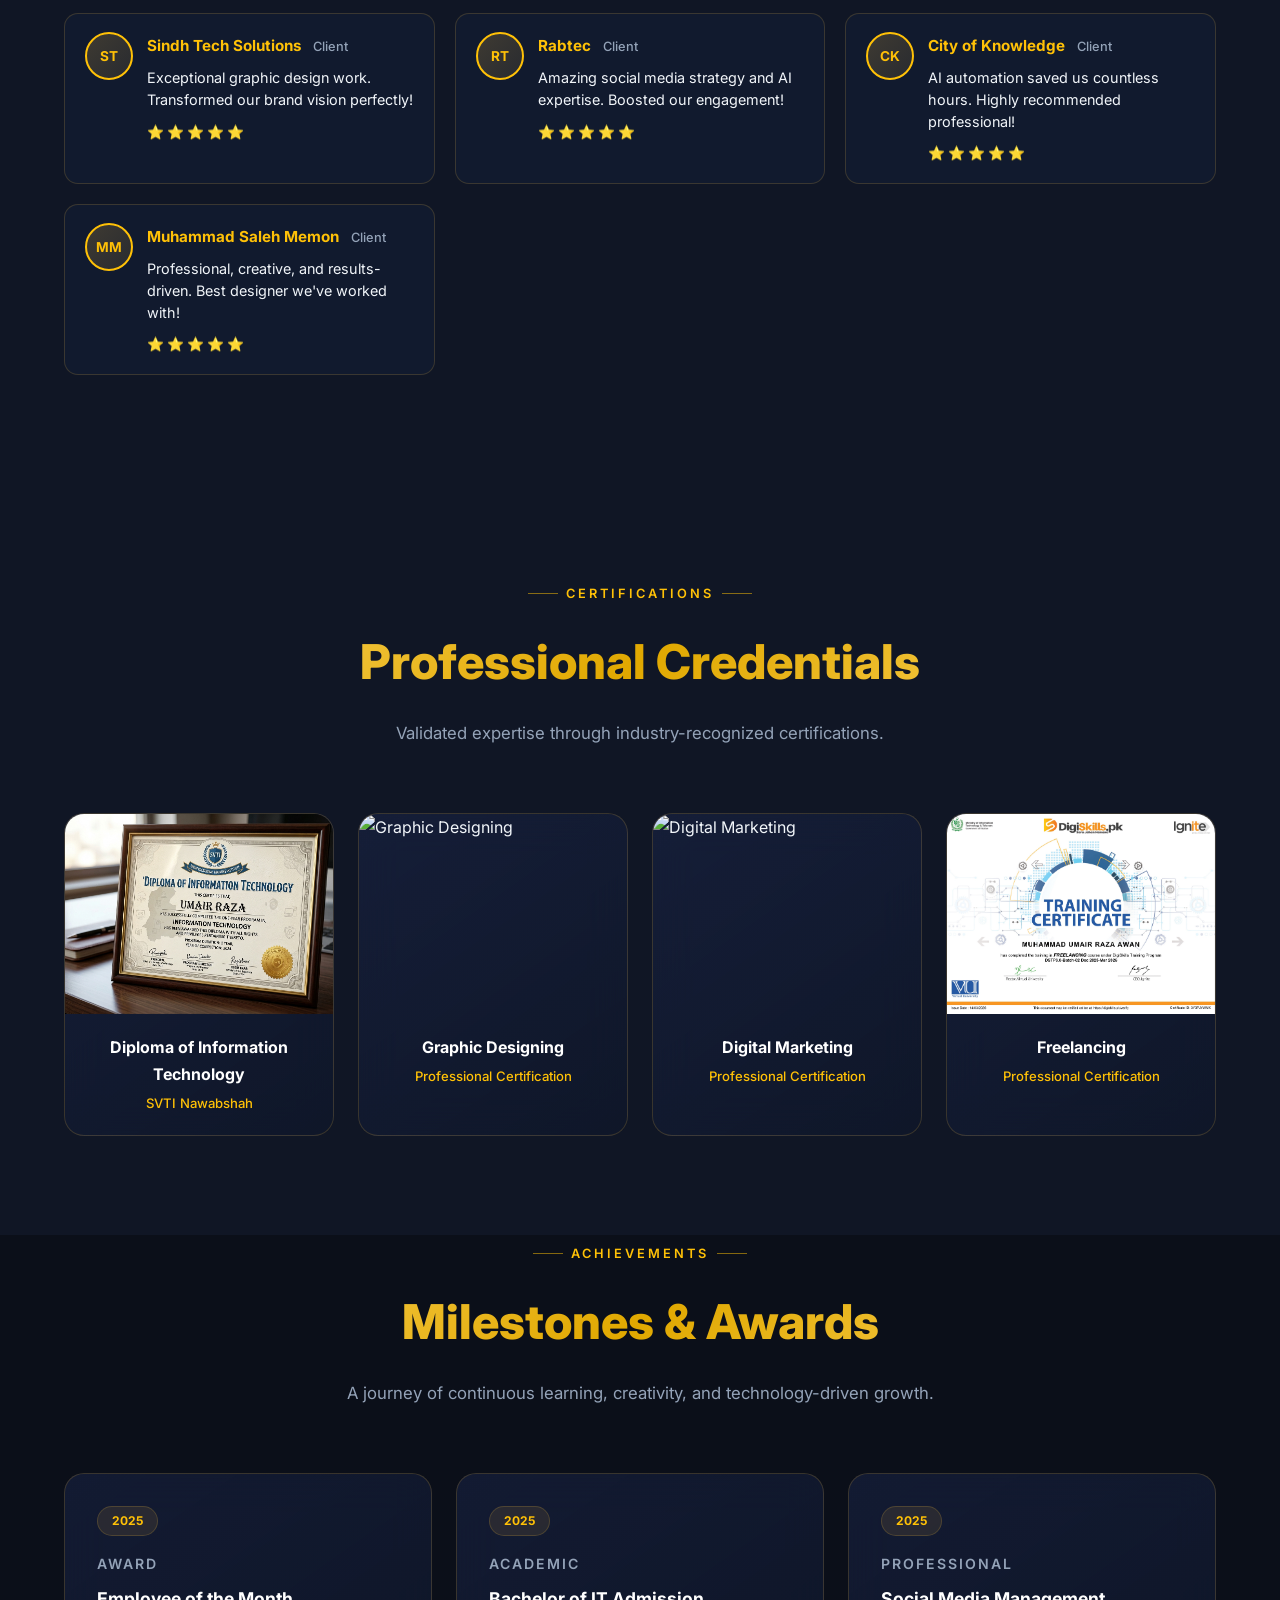
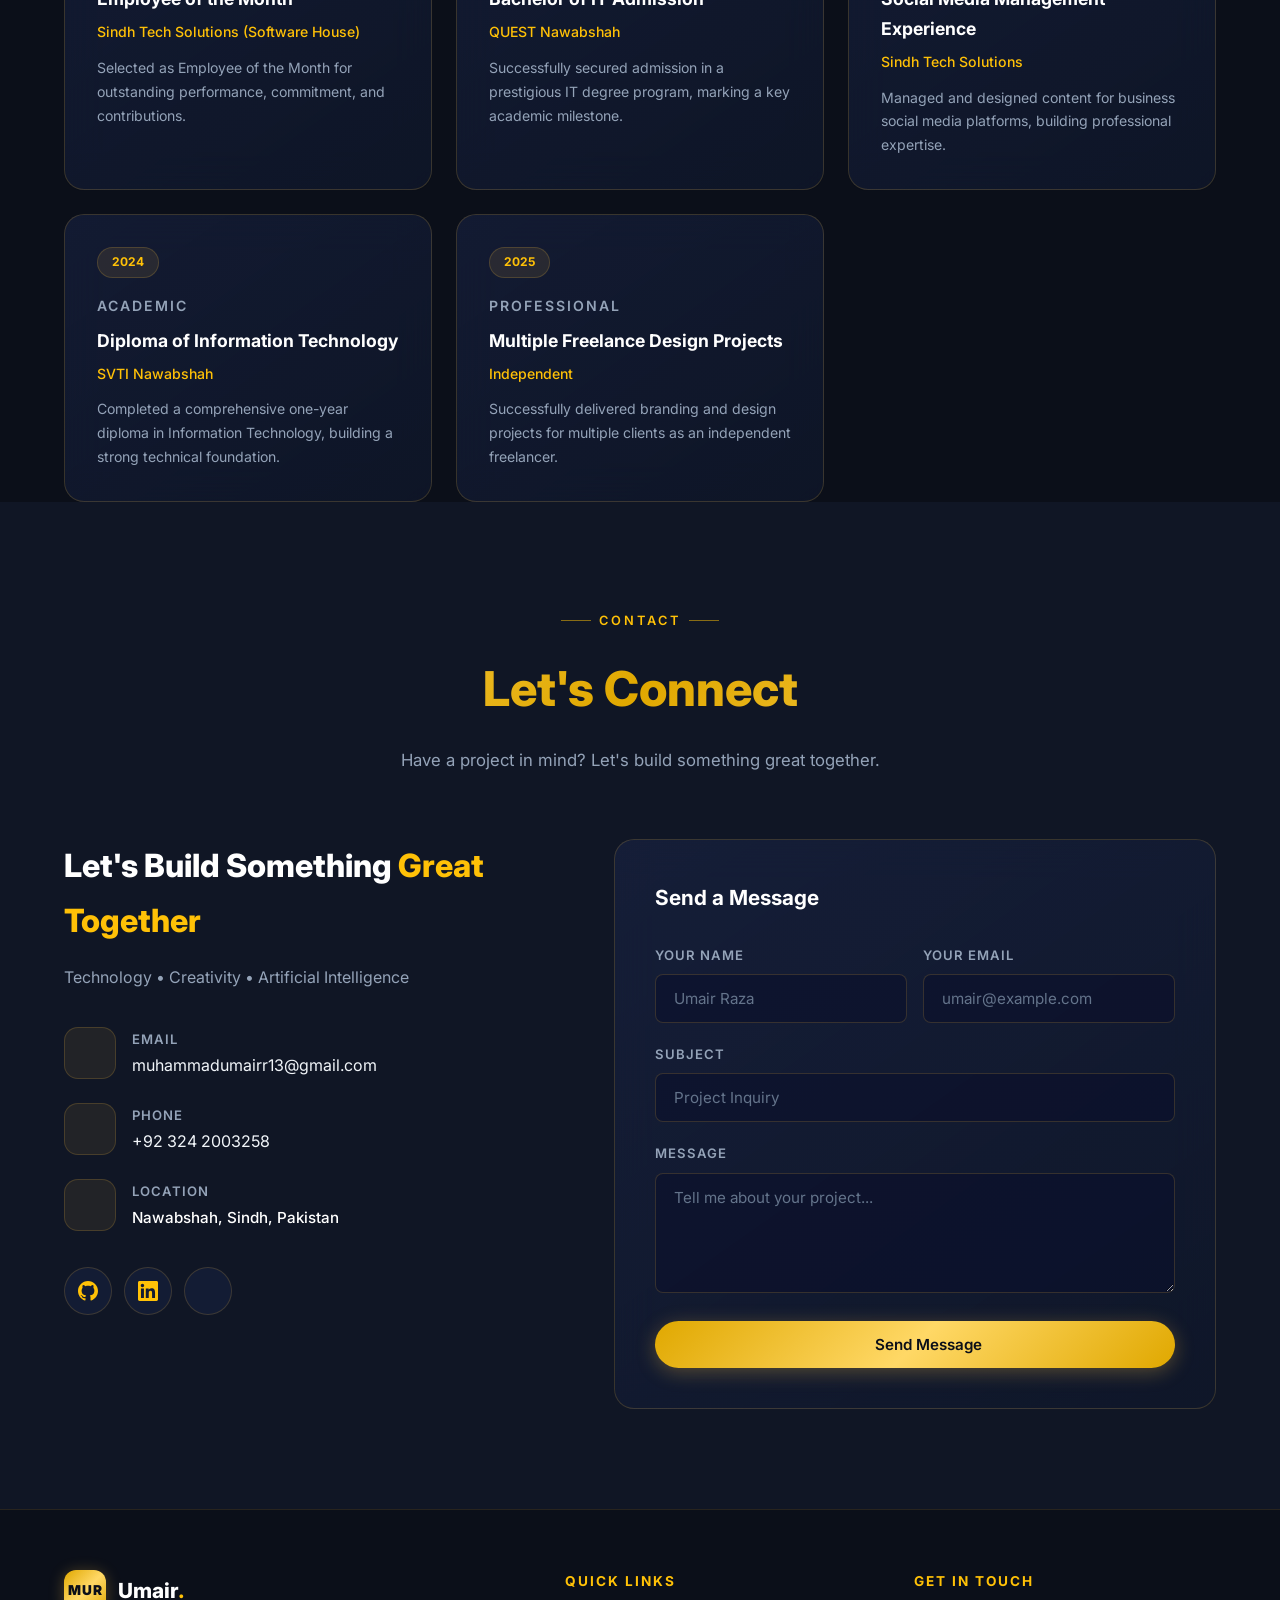
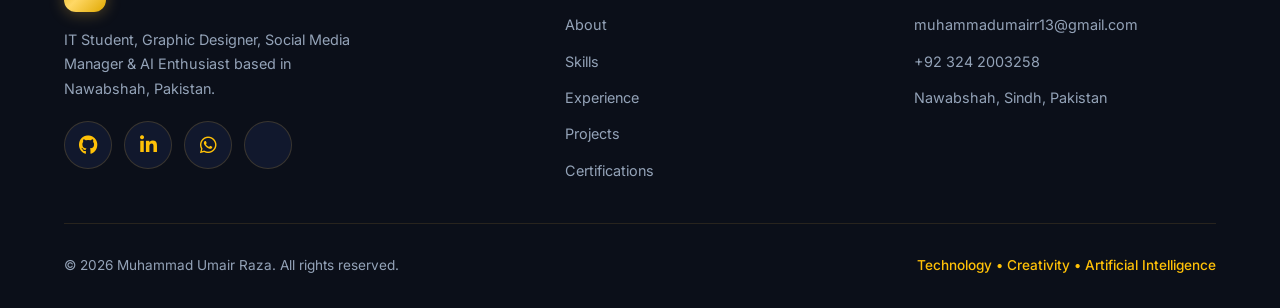
==== commit 7c3da5fe: "Update Analytics" ====
--- a/index.html
+++ b/index.html
@@ -1,6 +1,15 @@
 <!DOCTYPE html>
 <html lang="en">
 <head>
+  <!-- Google tag (gtag.js) -->
+  <script async src="https://www.googletagmanager.com/gtag/js?id=G-P3LQGW3ZRQ"></script>
+  <script>
+    window.dataLayer = window.dataLayer || [];
+    function gtag(){dataLayer.push(arguments);}
+    gtag('js', new Date());
+
+    gtag('config', 'G-P3LQGW3ZRQ');
+  </script>
   <meta charset="UTF-8" />
   <meta name="viewport" content="width=device-width, initial-scale=1.0" />
   <title>Muhammad Umair Raza | IT Student, Graphic Designer & AI Enthusiast</title>
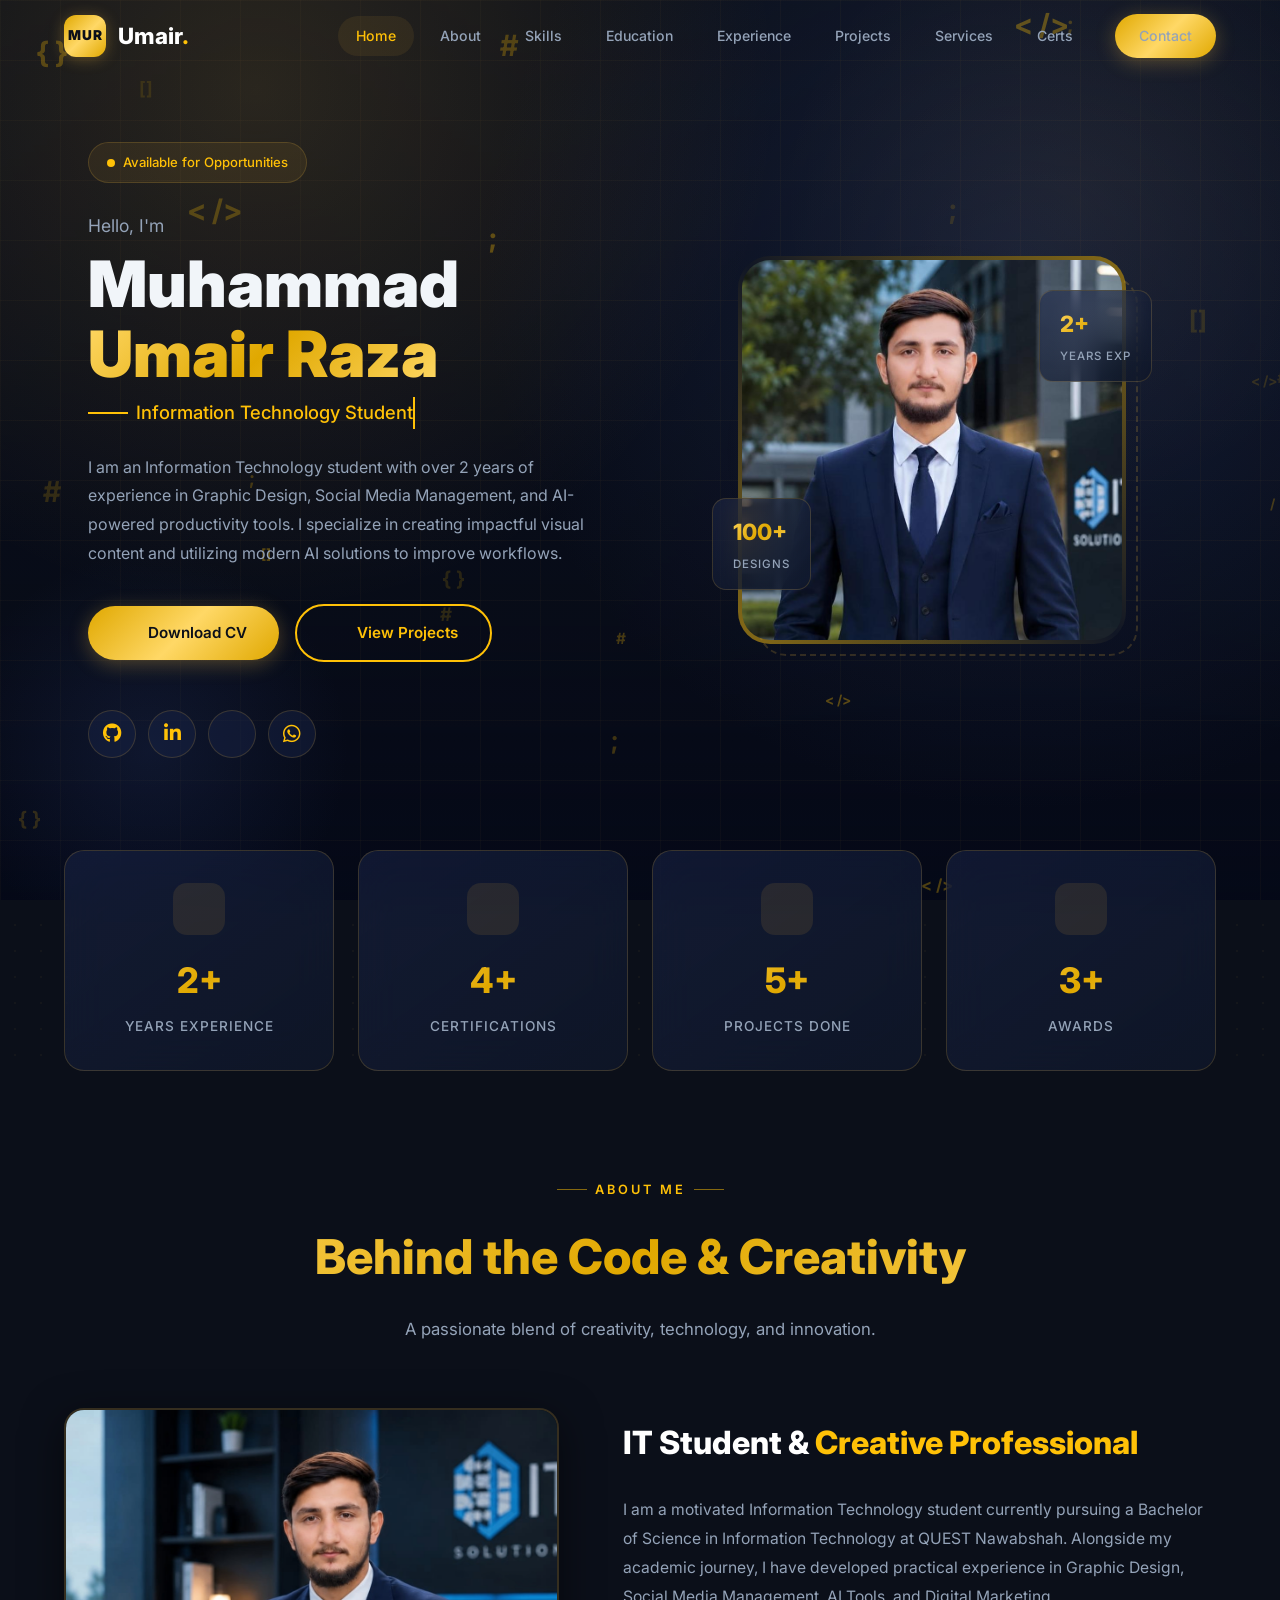
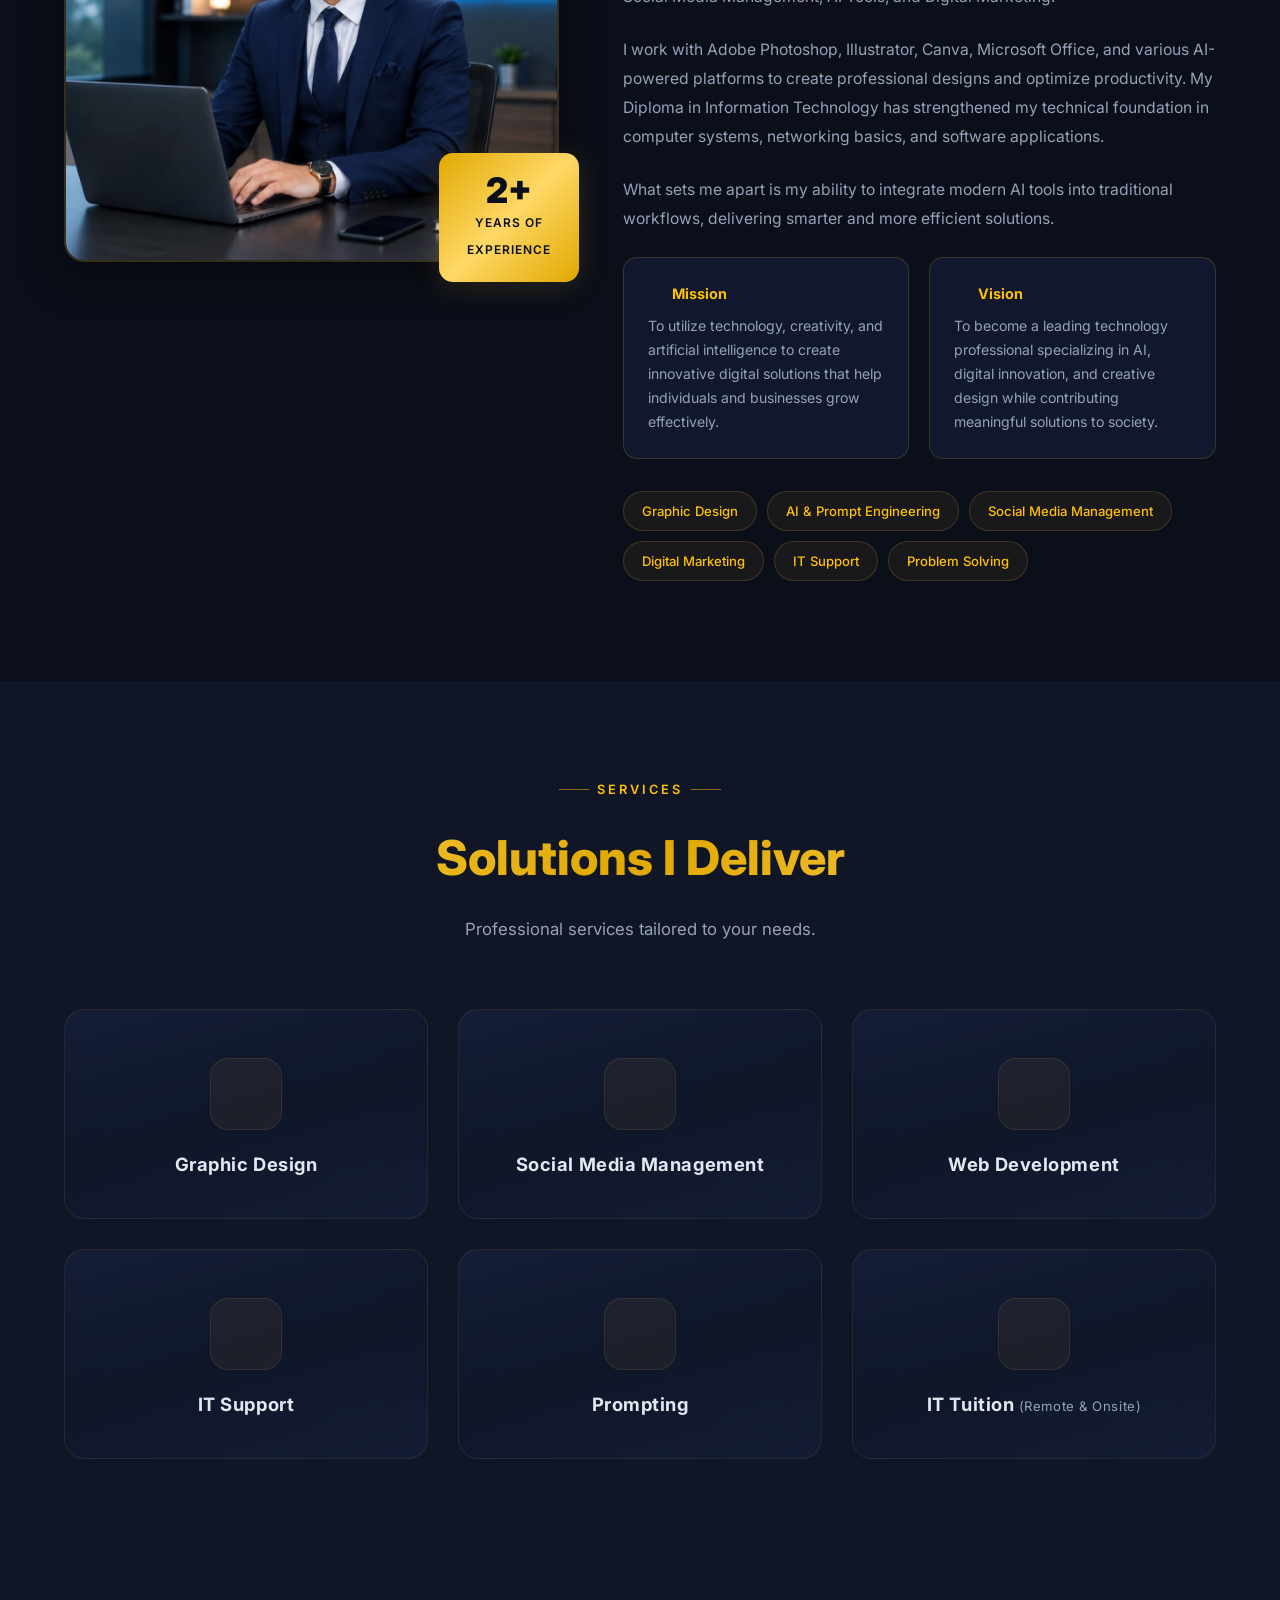
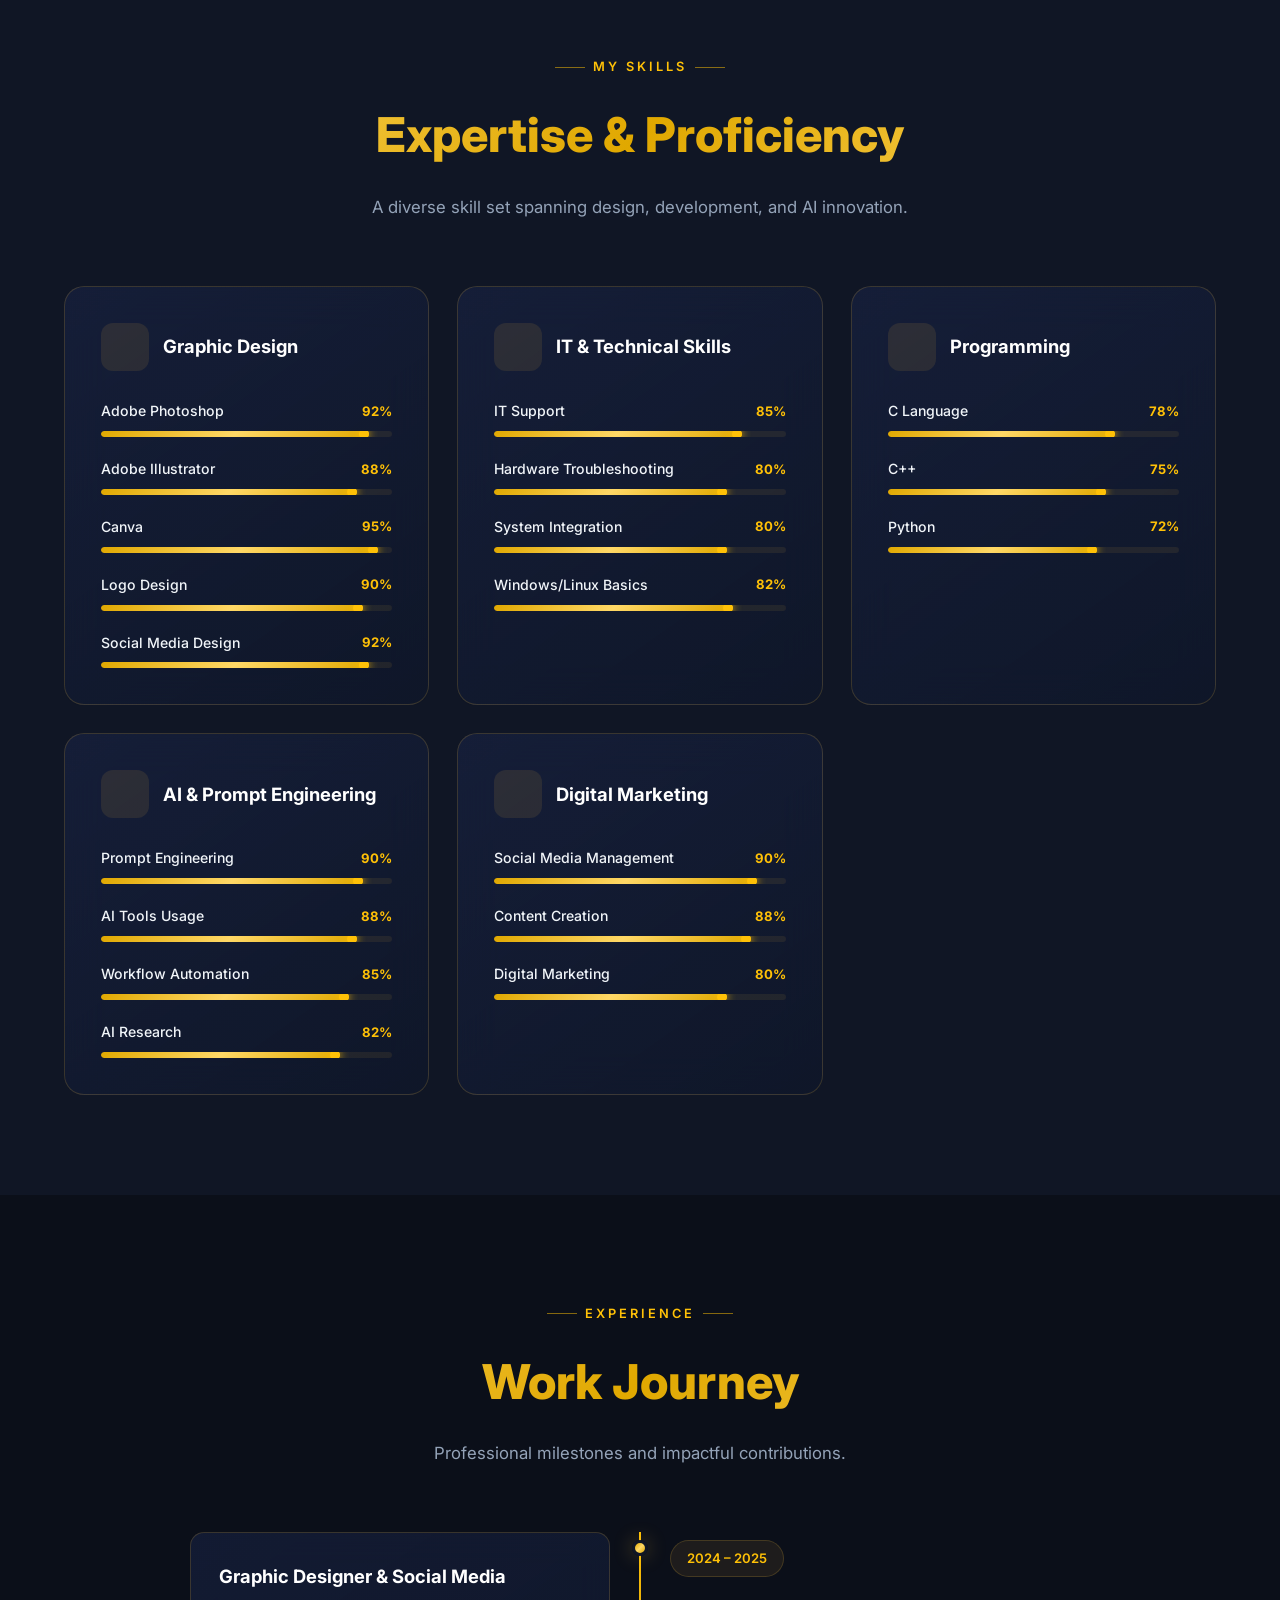
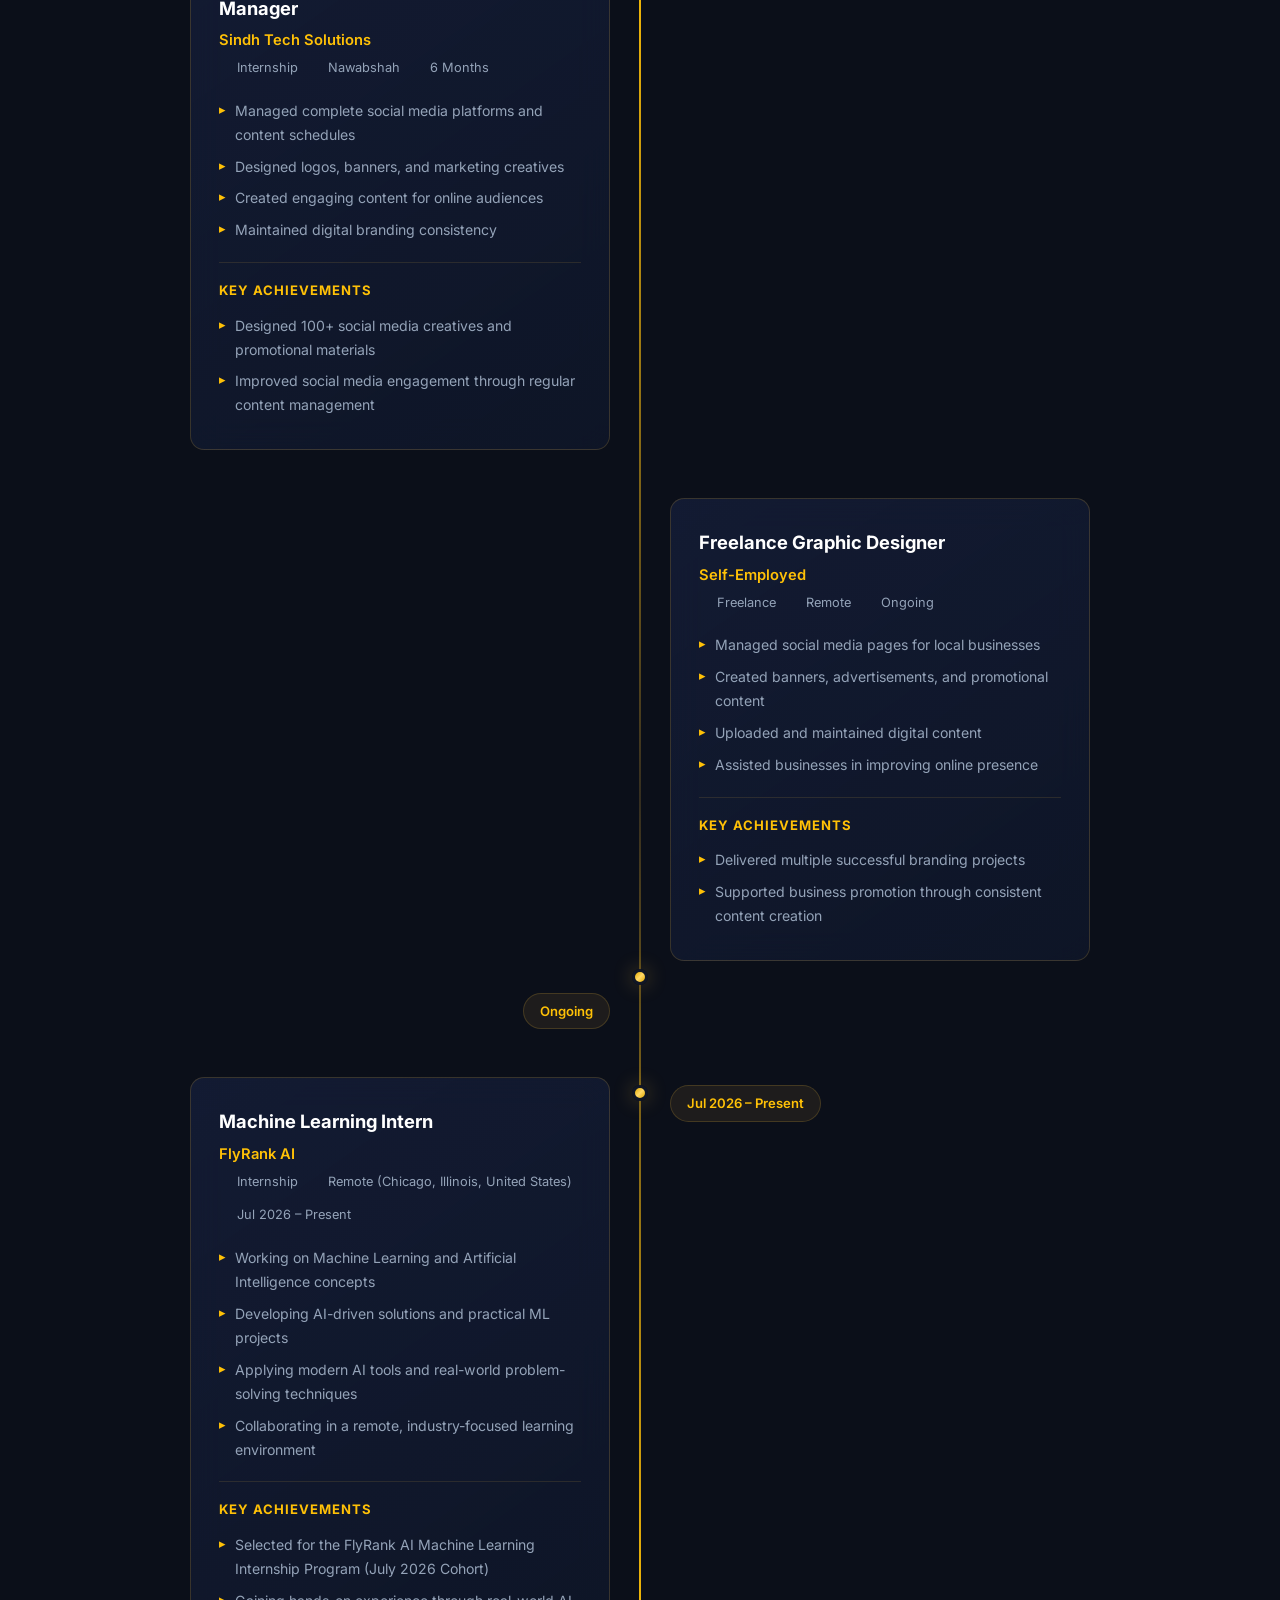
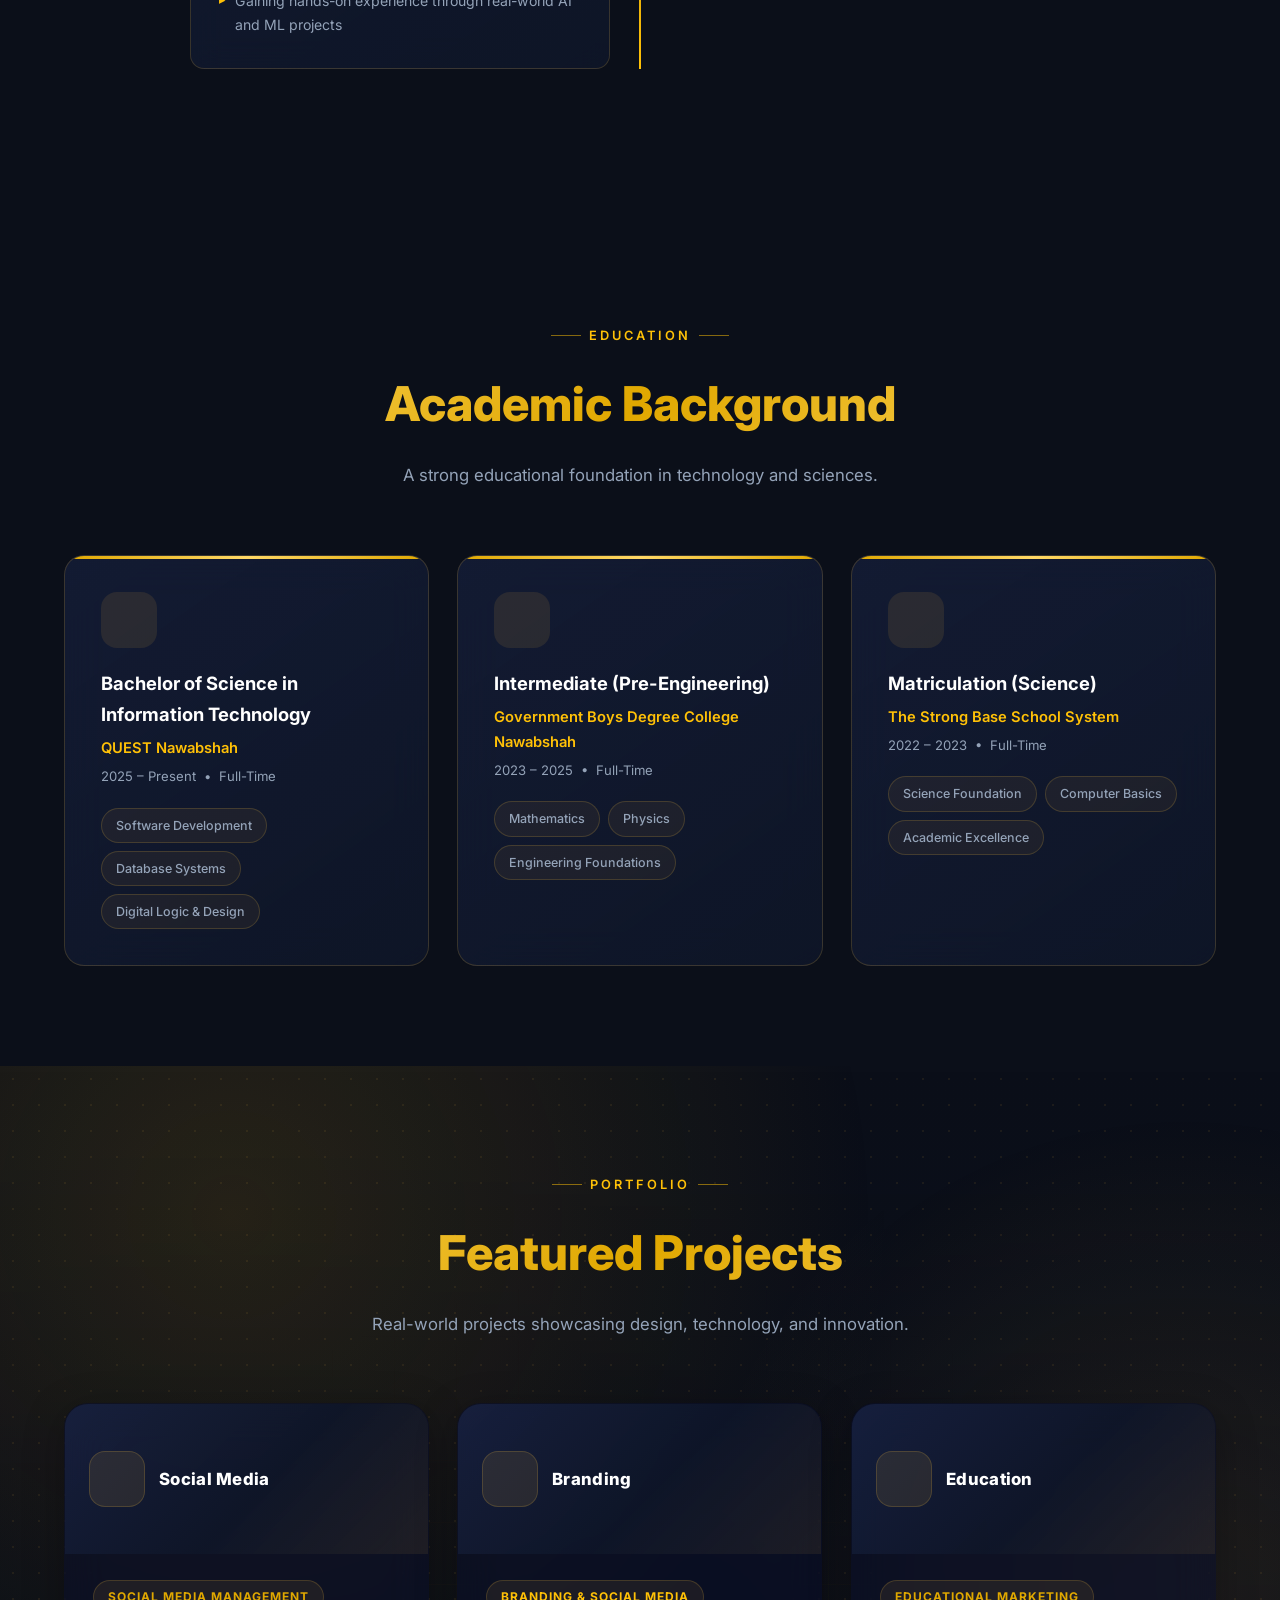
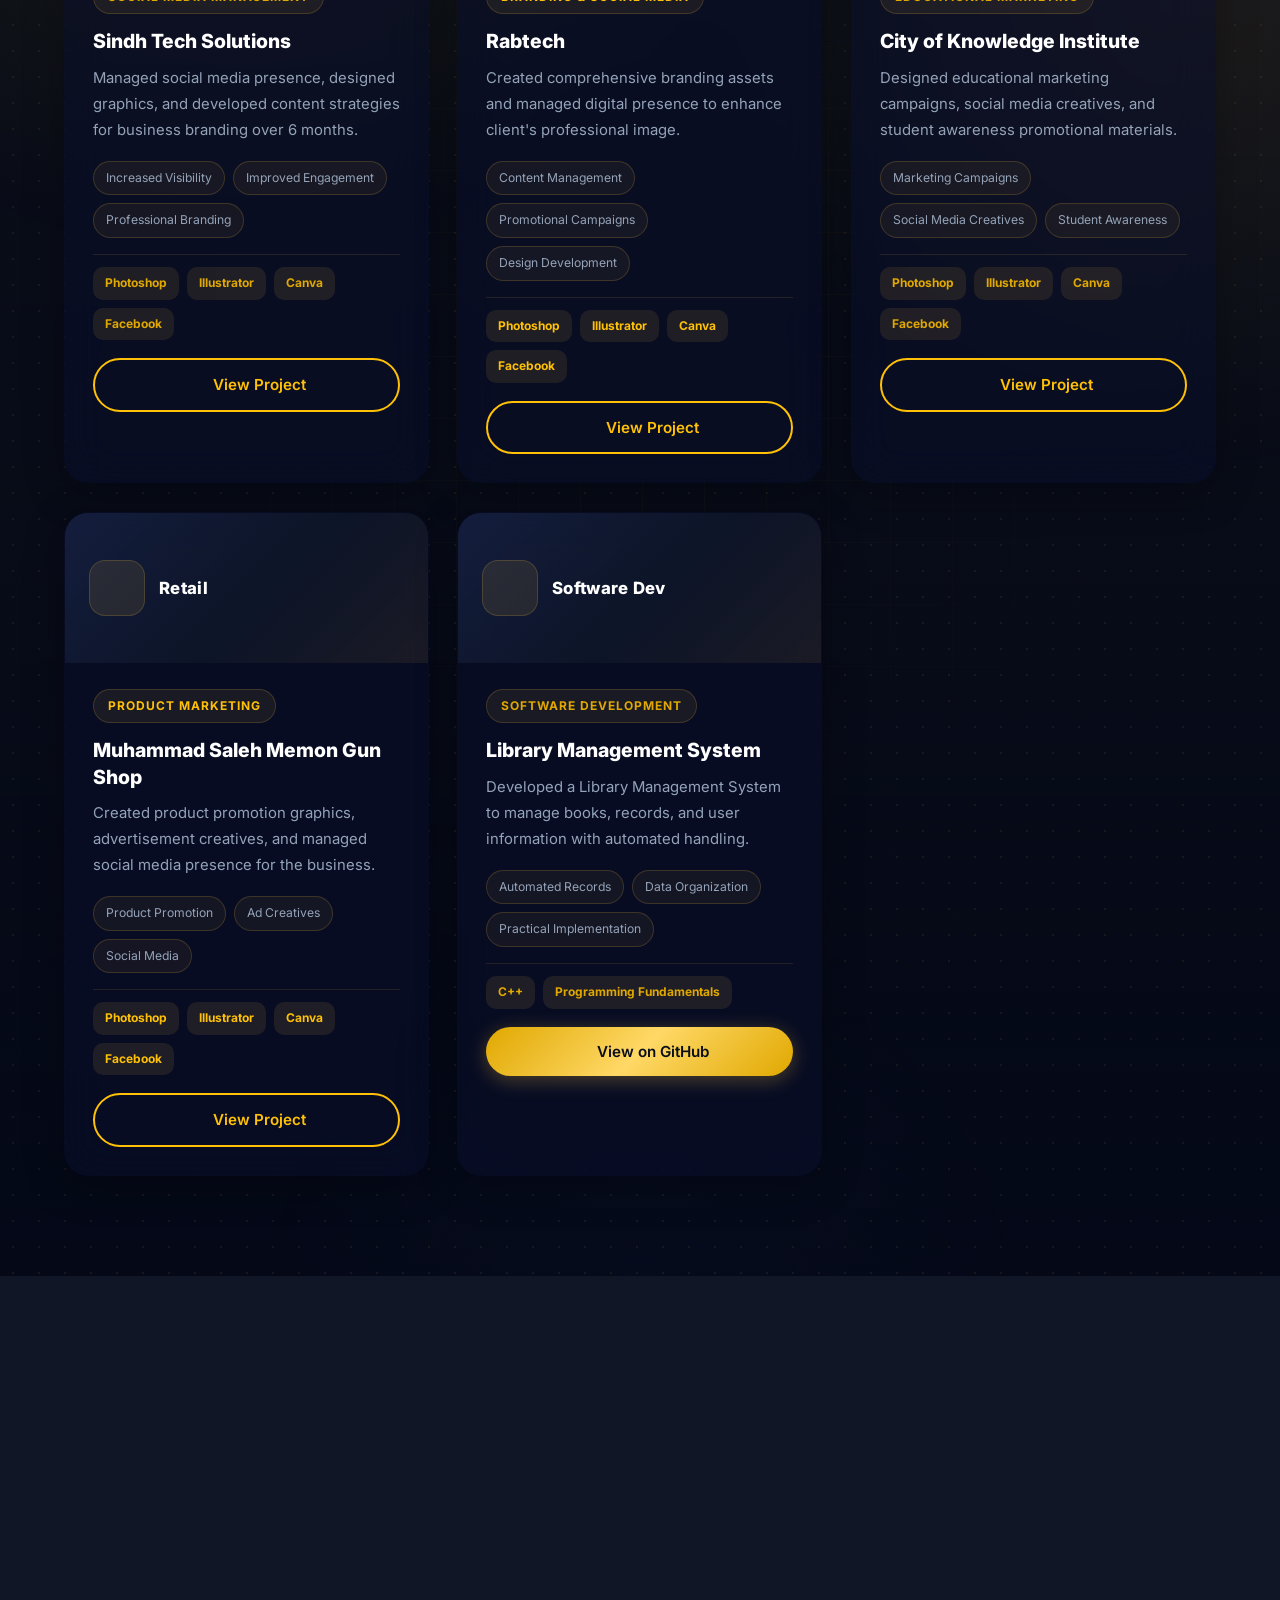
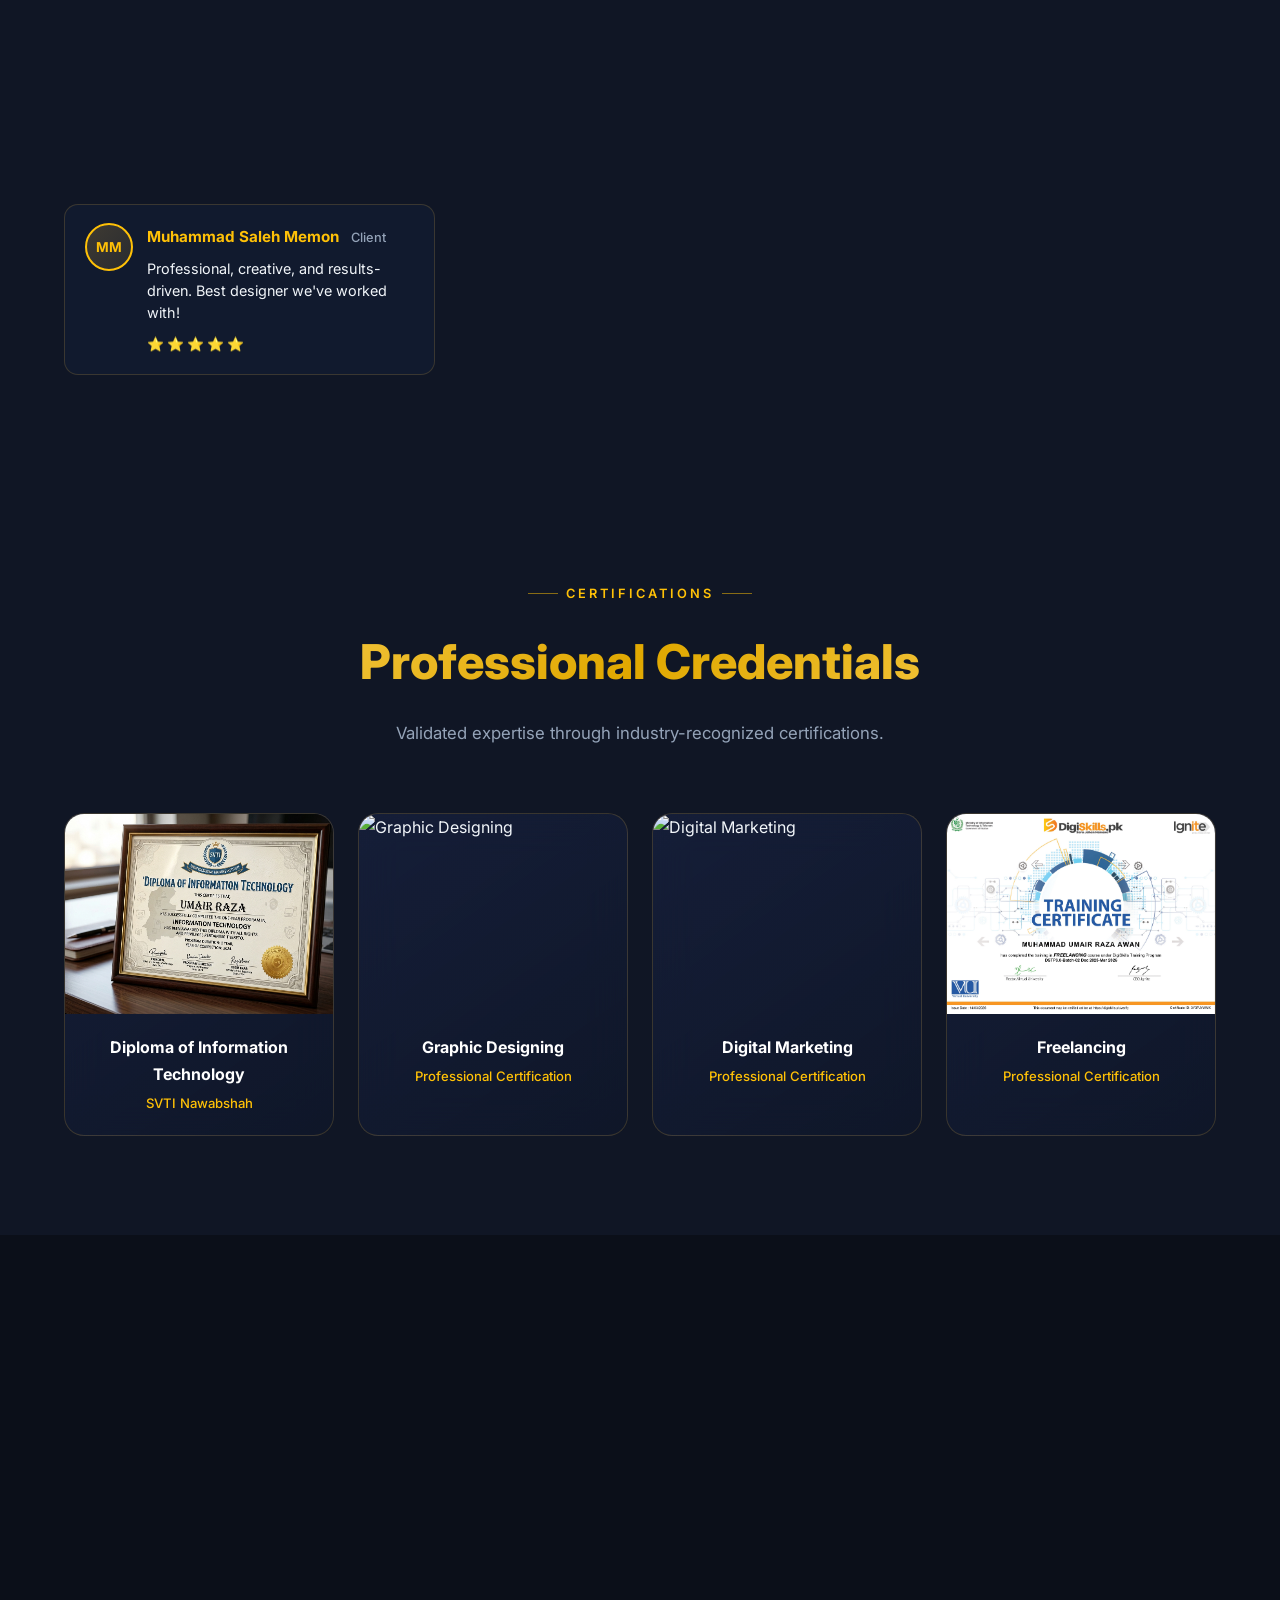
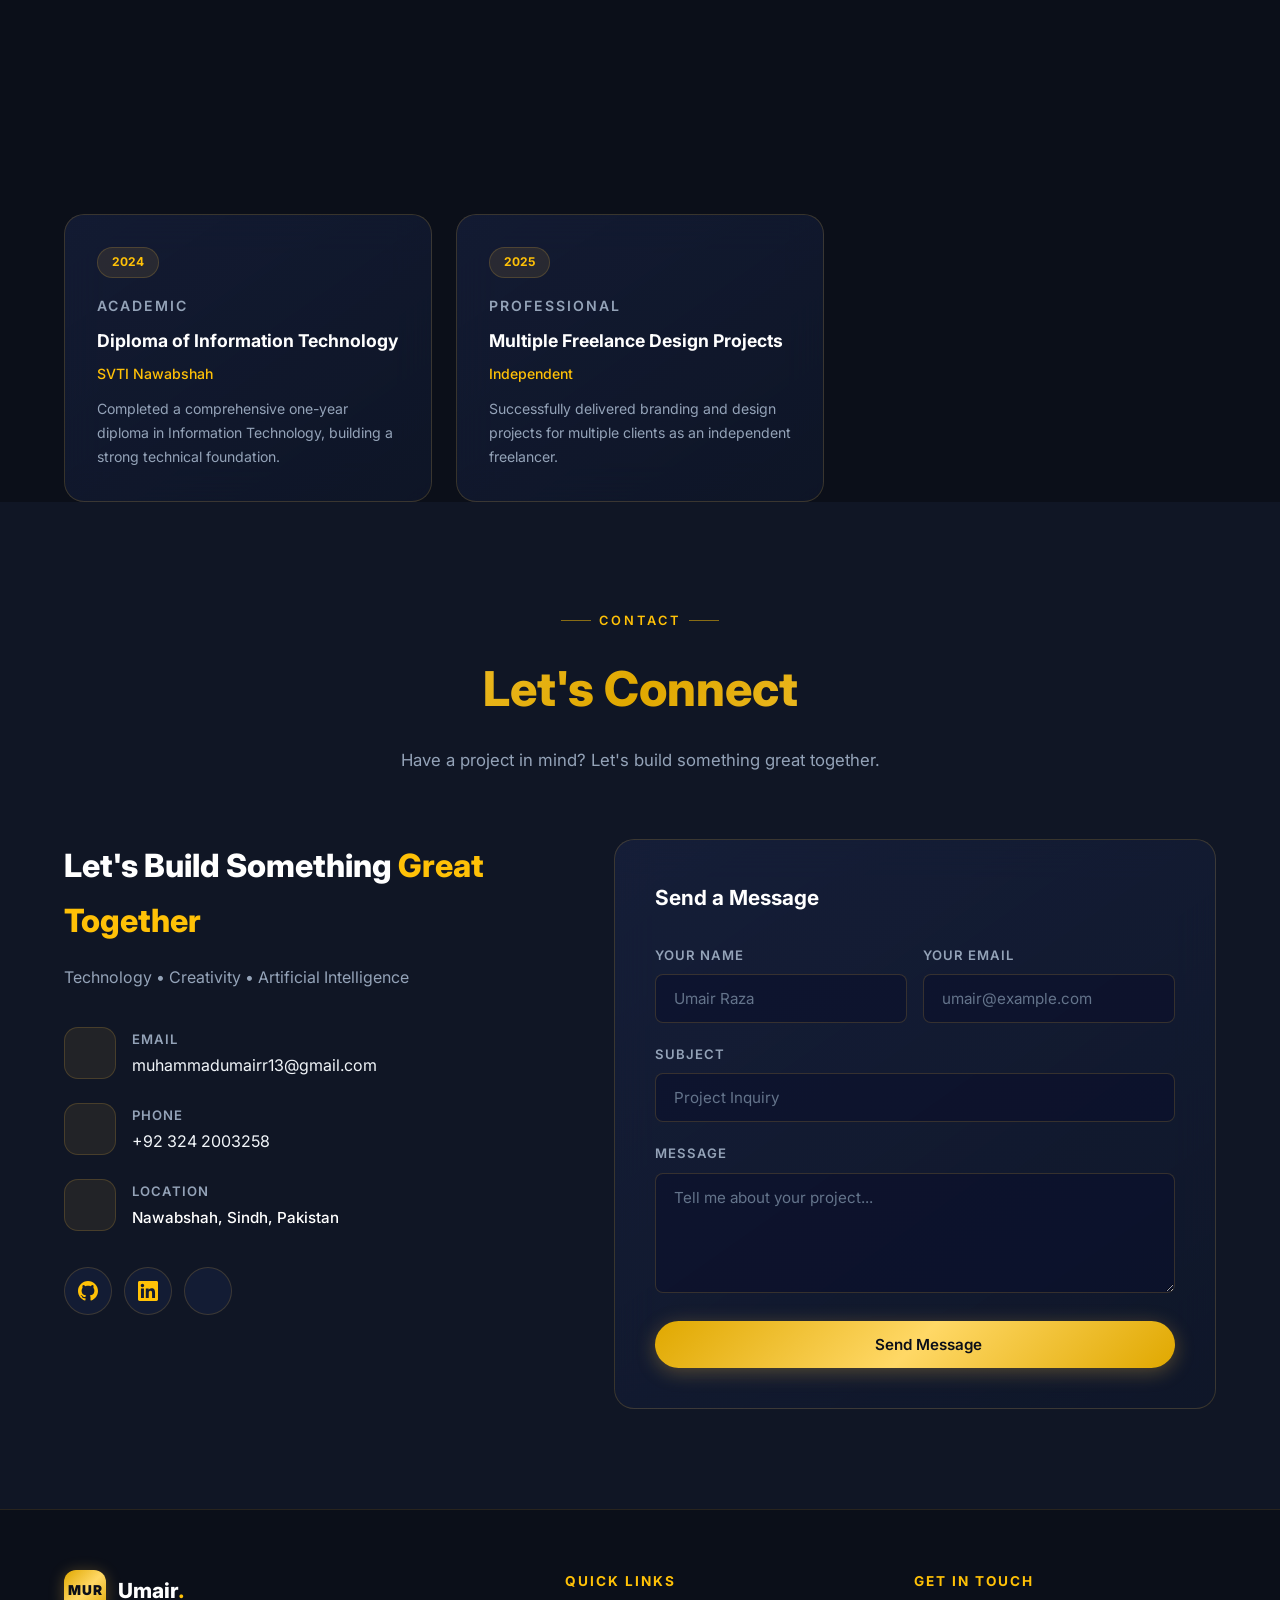
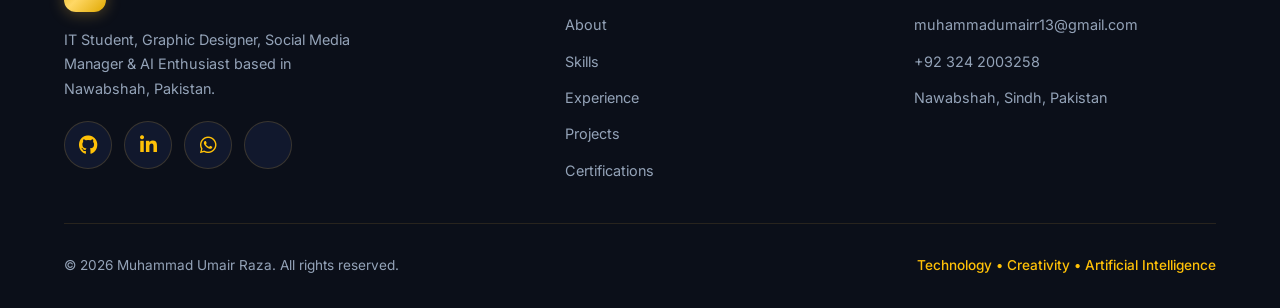
==== commit 62431dbe: "update" ====
--- a/index.html
+++ b/index.html
@@ -2,14 +2,14 @@
 <html lang="en">
 <head>
   <!-- Google tag (gtag.js) -->
-  <script async src="https://www.googletagmanager.com/gtag/js?id=G-P3LQGW3ZRQ"></script>
-  <script>
-    window.dataLayer = window.dataLayer || [];
-    function gtag(){dataLayer.push(arguments);}
-    gtag('js', new Date());
-
-    gtag('config', 'G-P3LQGW3ZRQ');
-  </script>
+<script async src="https://www.googletagmanager.com/gtag/js?id=G-P3LQGW3ZRQ"></script>
+<script>
+  window.dataLayer = window.dataLayer || [];
+  function gtag(){dataLayer.push(arguments);}
+  gtag('js', new Date());
+
+  gtag('config', 'G-P3LQGW3ZRQ');
+</script>
   <meta charset="UTF-8" />
   <meta name="viewport" content="width=device-width, initial-scale=1.0" />
   <title>Muhammad Umair Raza | IT Student, Graphic Designer & AI Enthusiast</title>
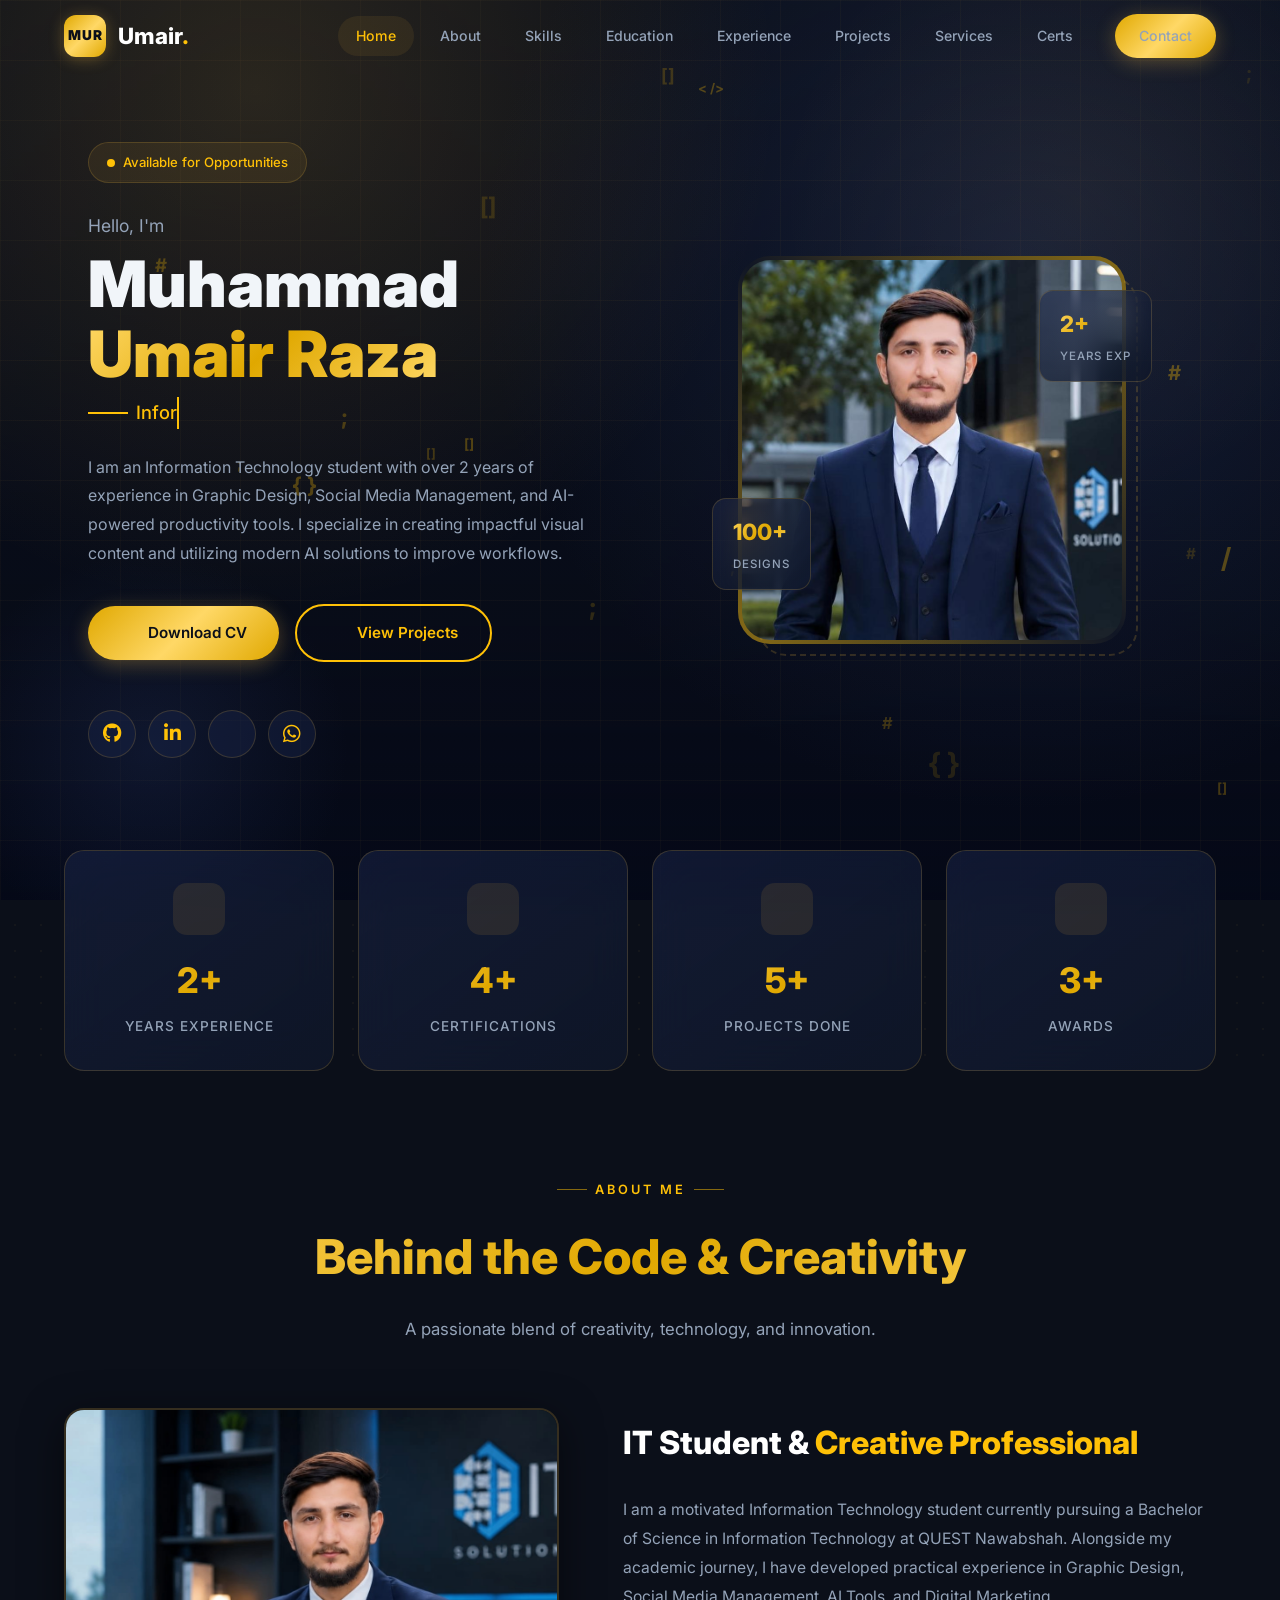
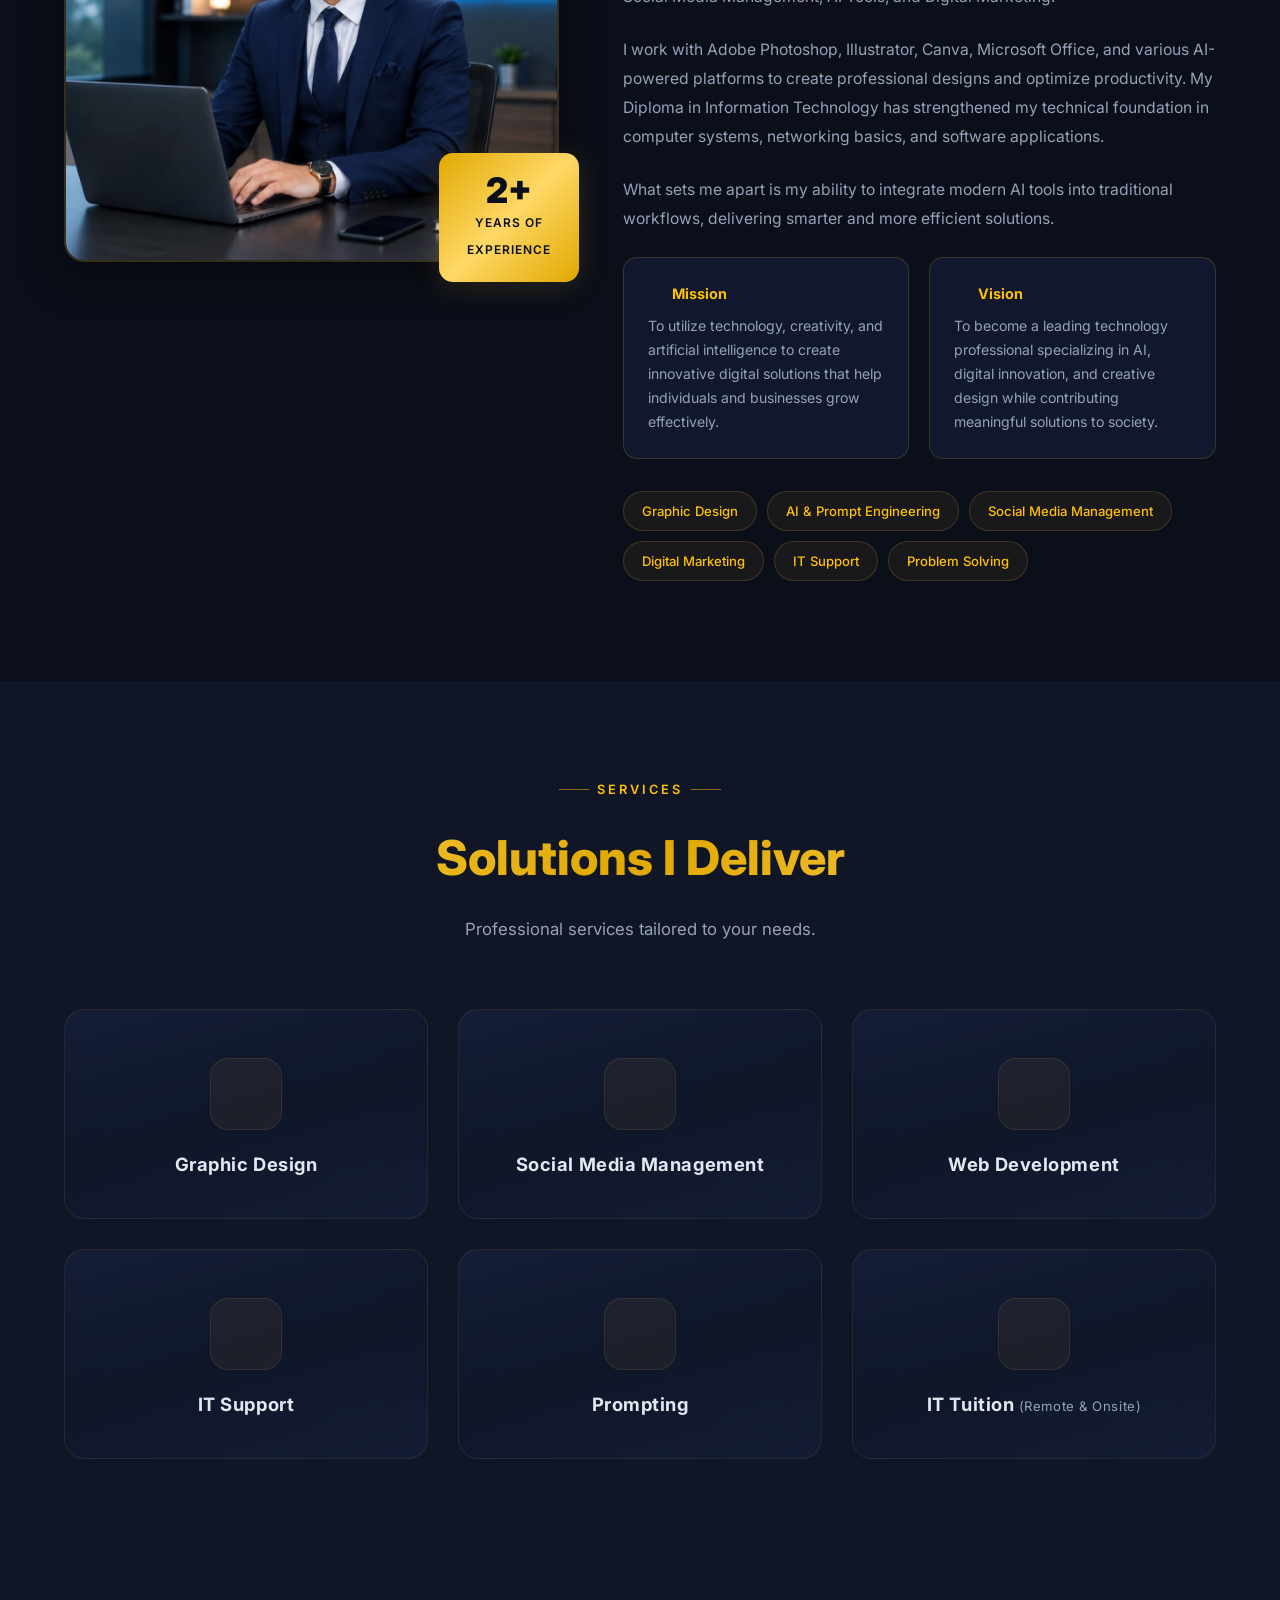
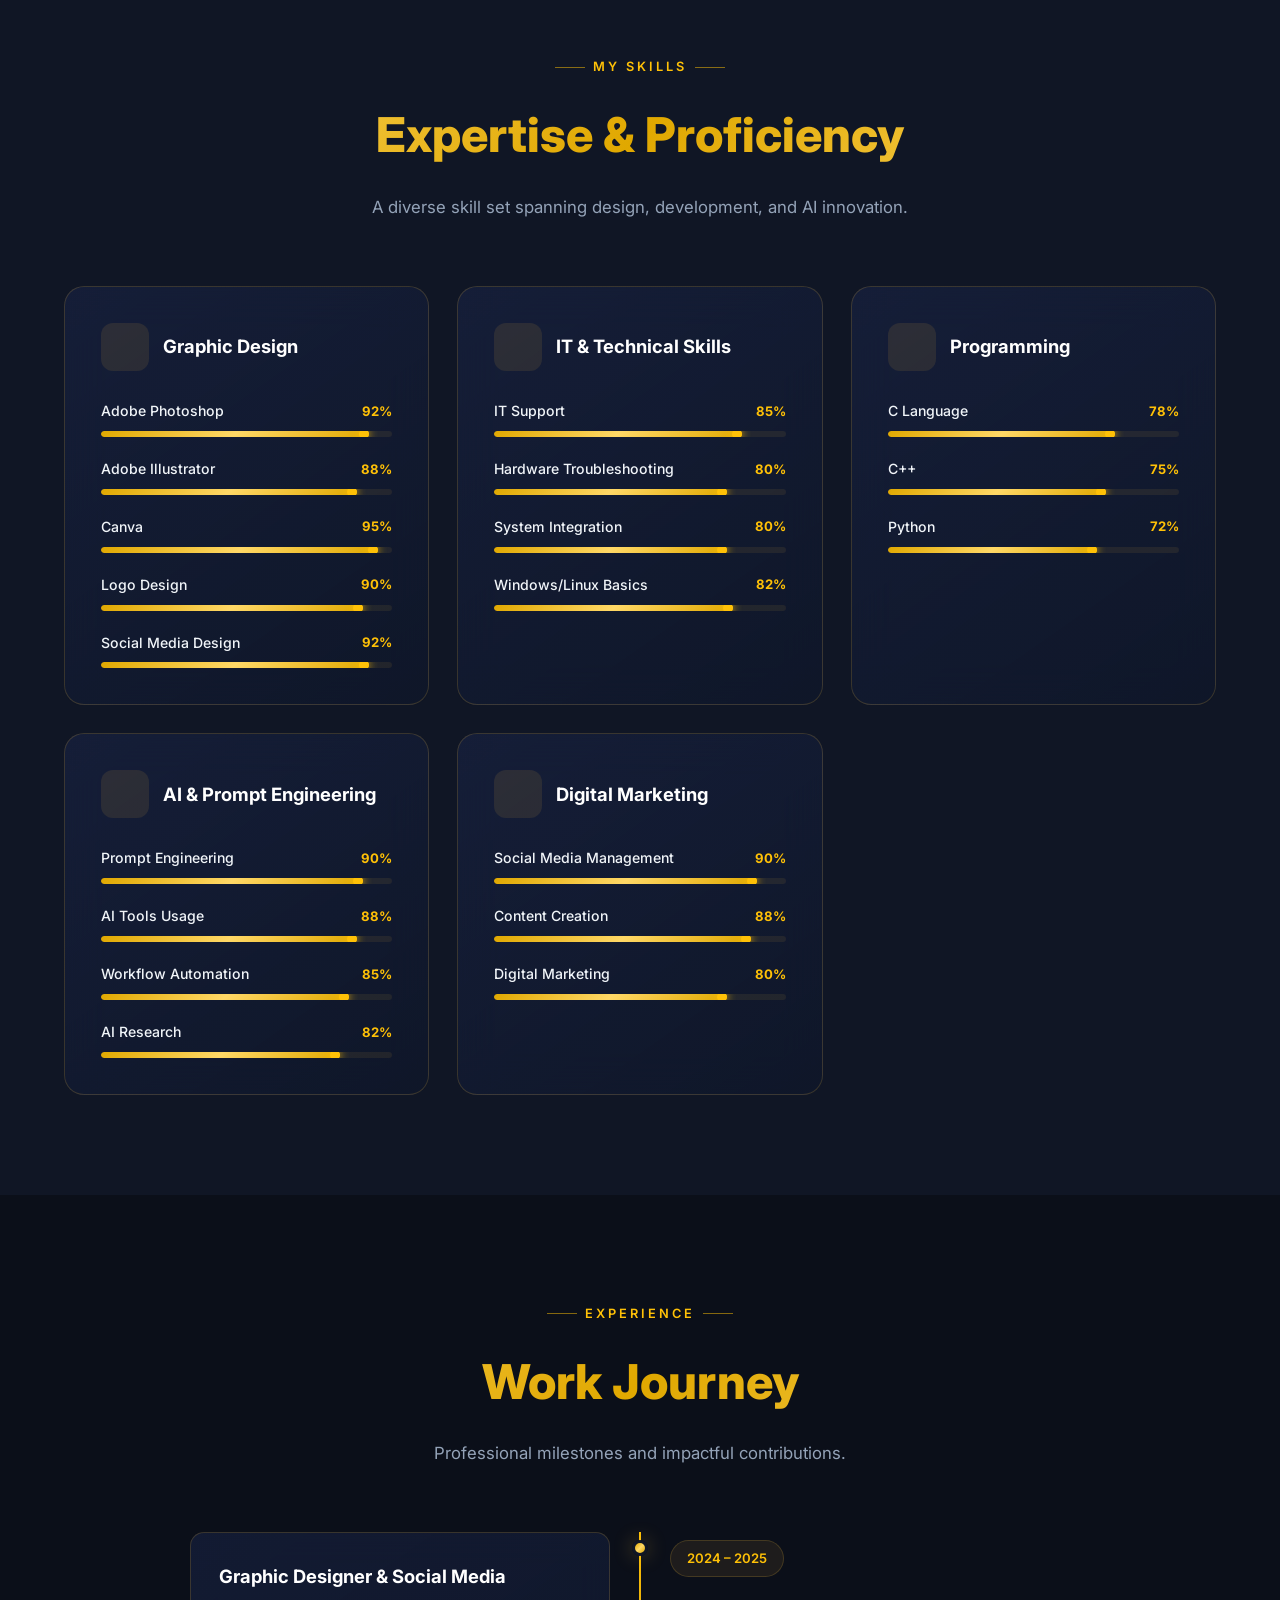
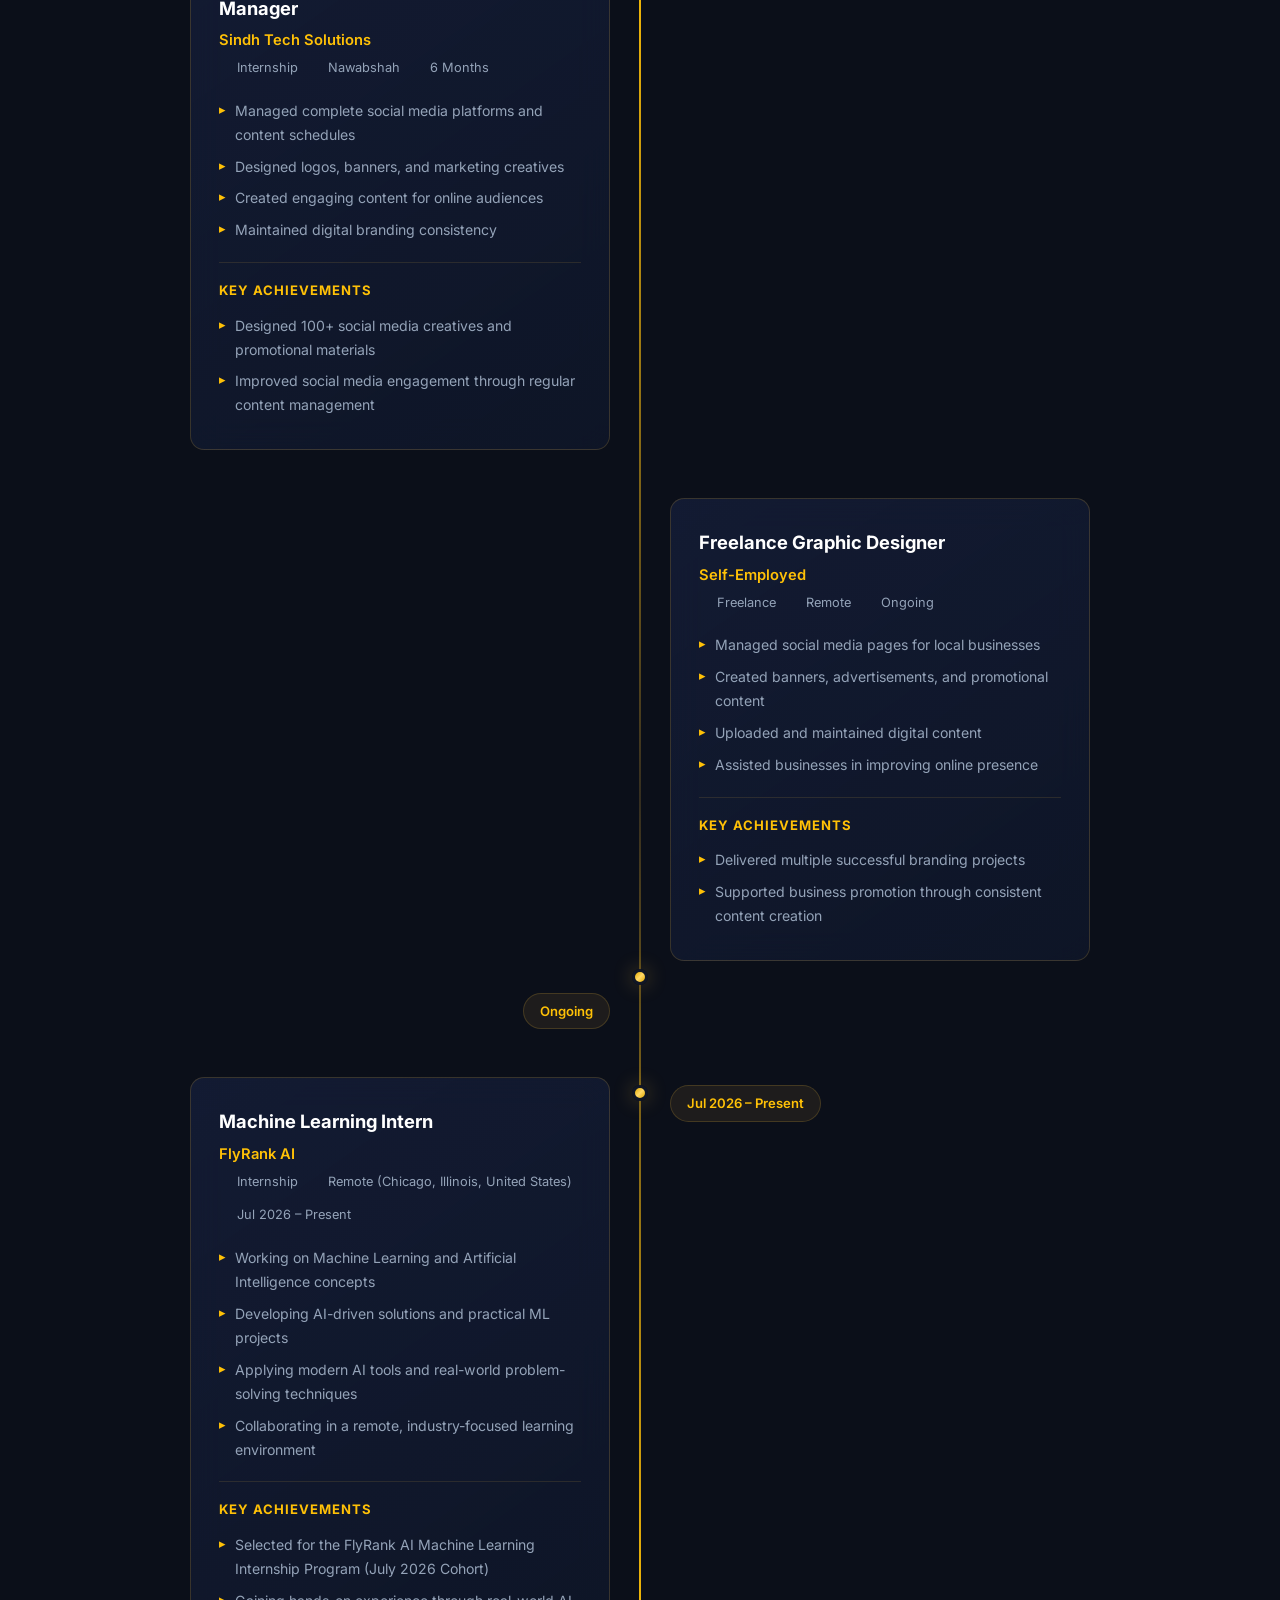
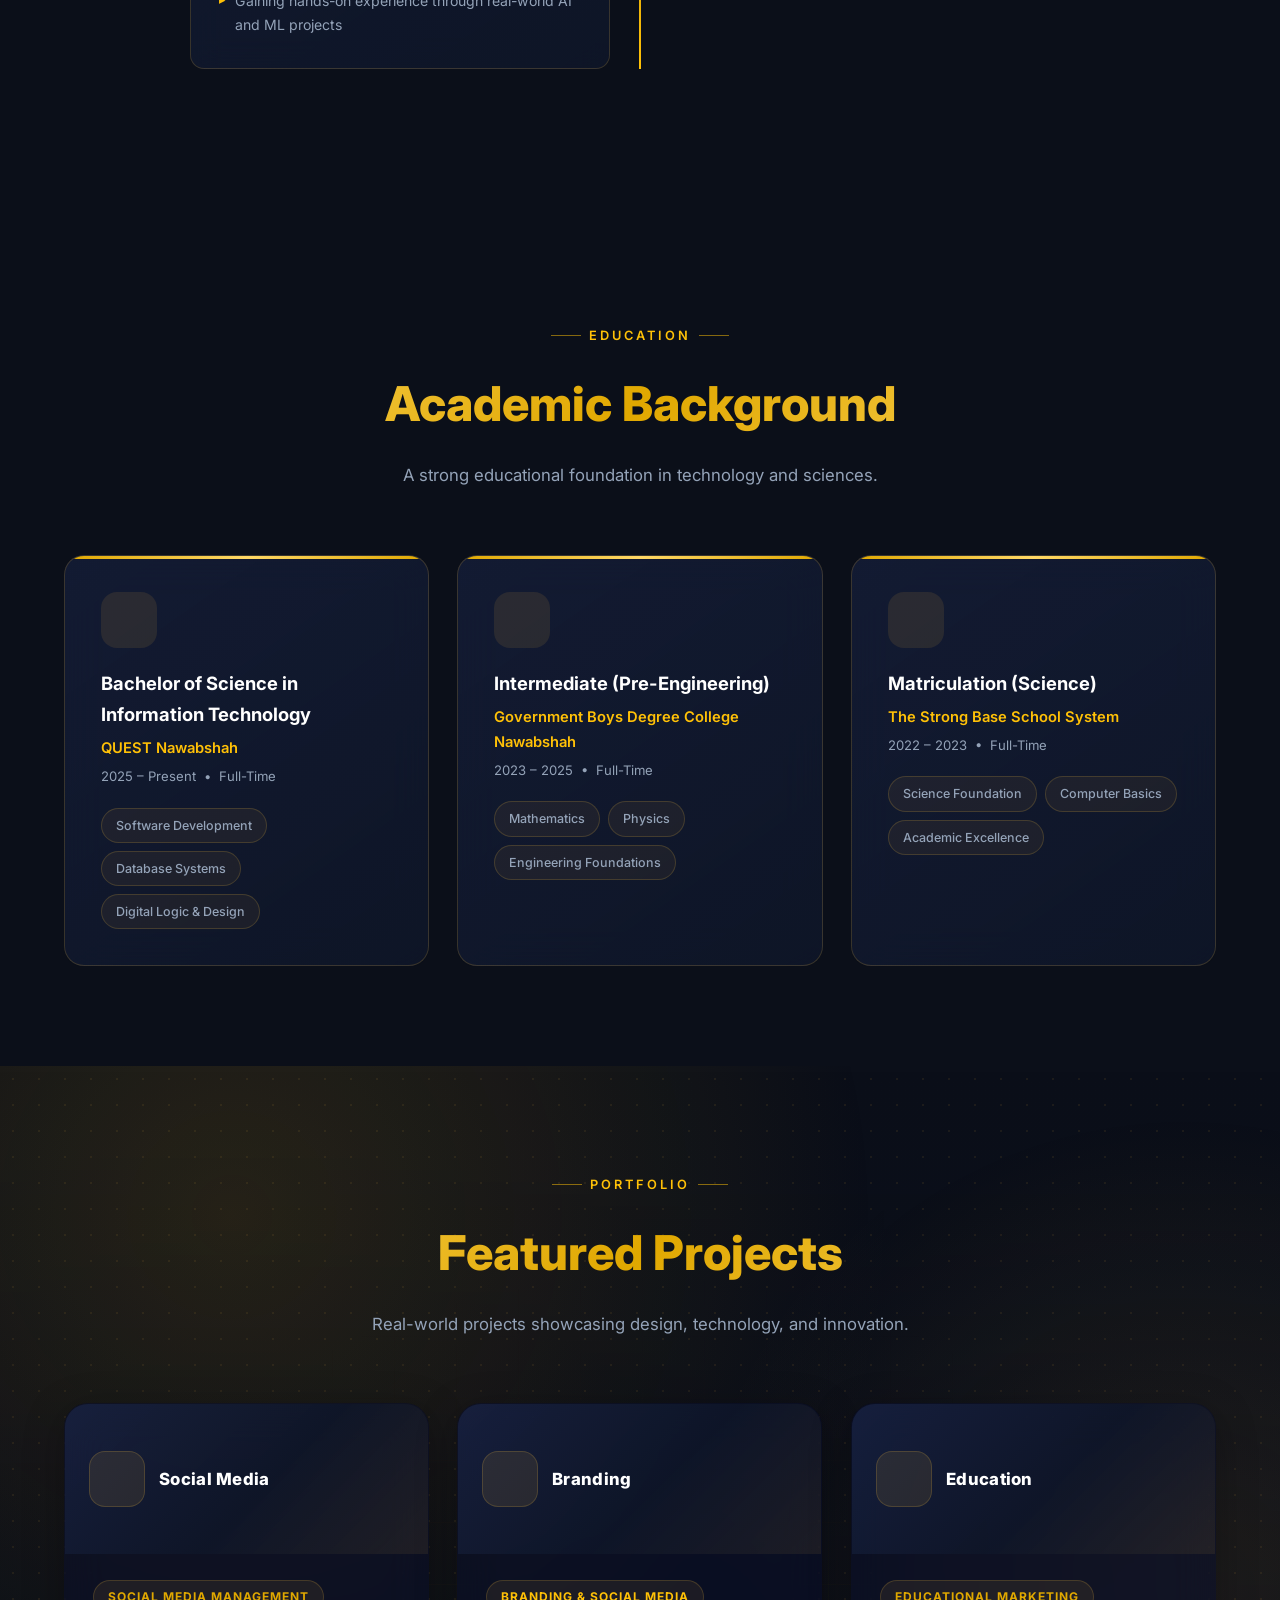
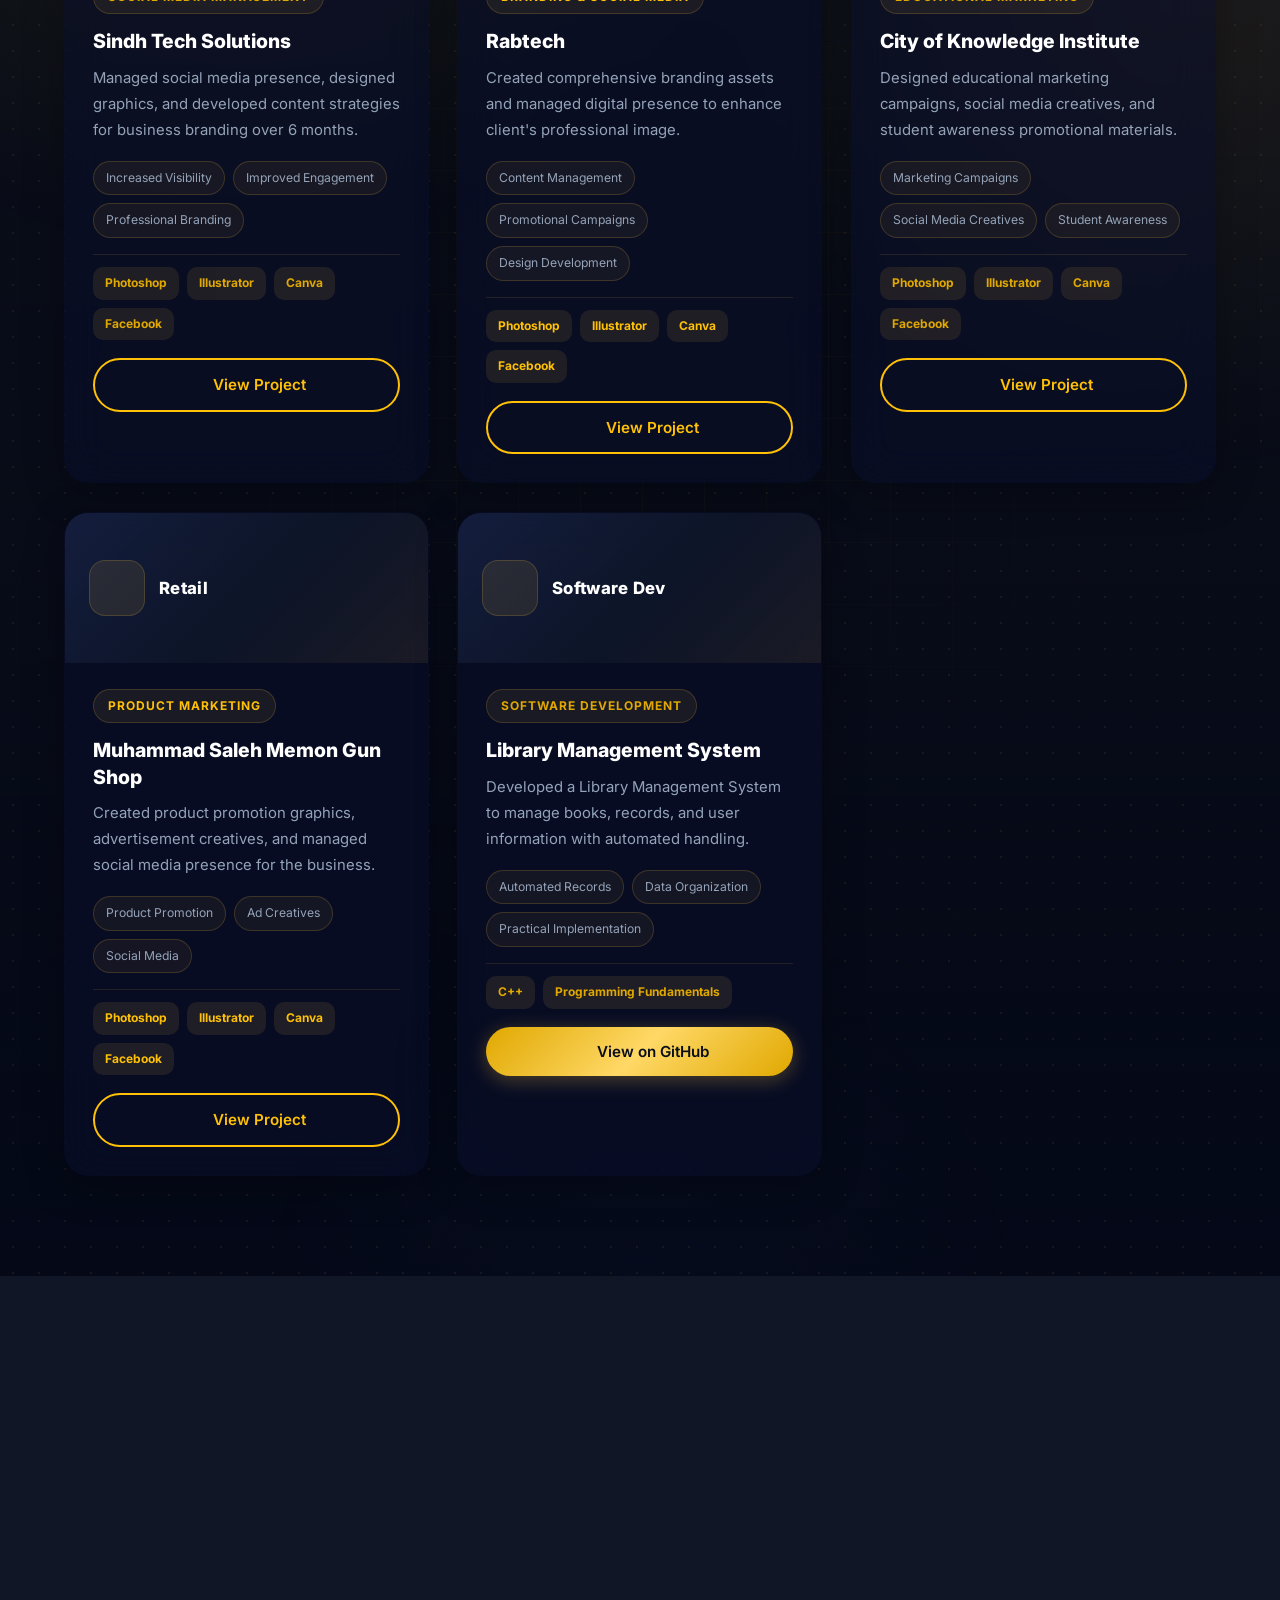
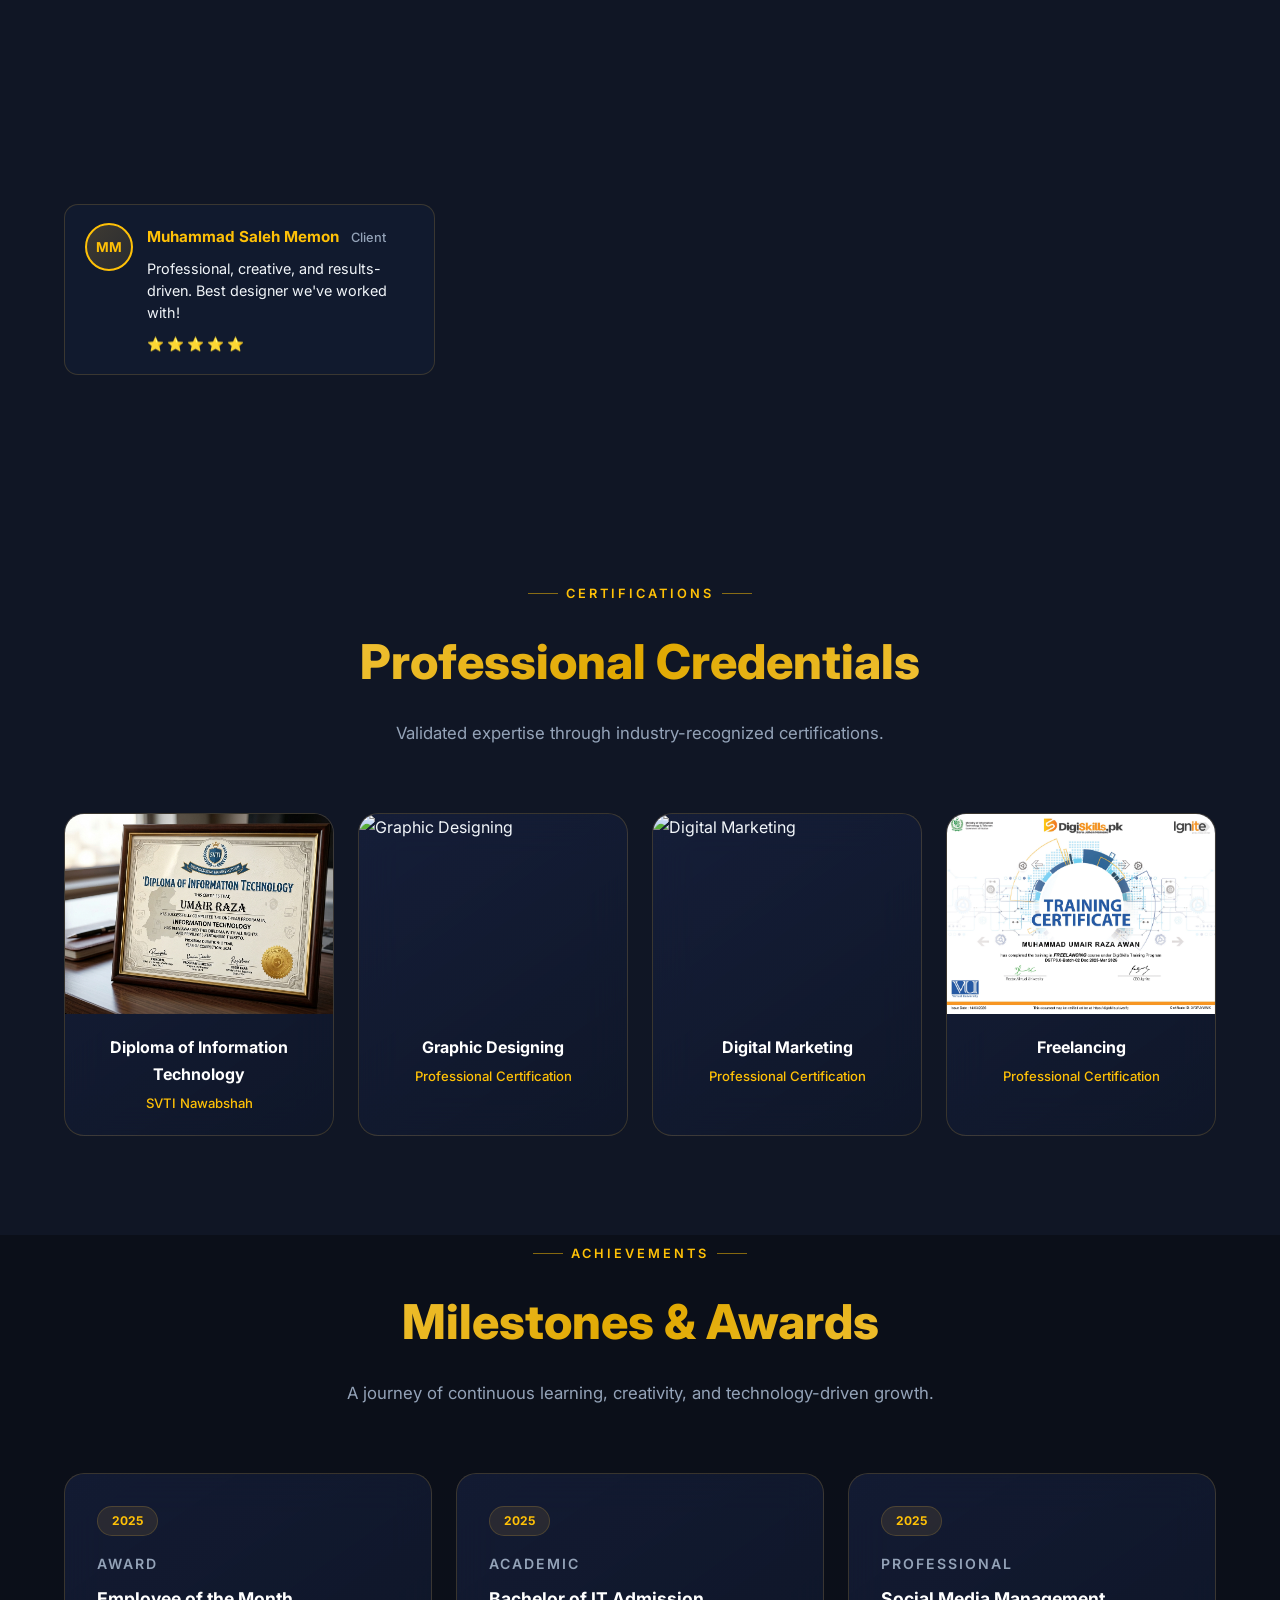
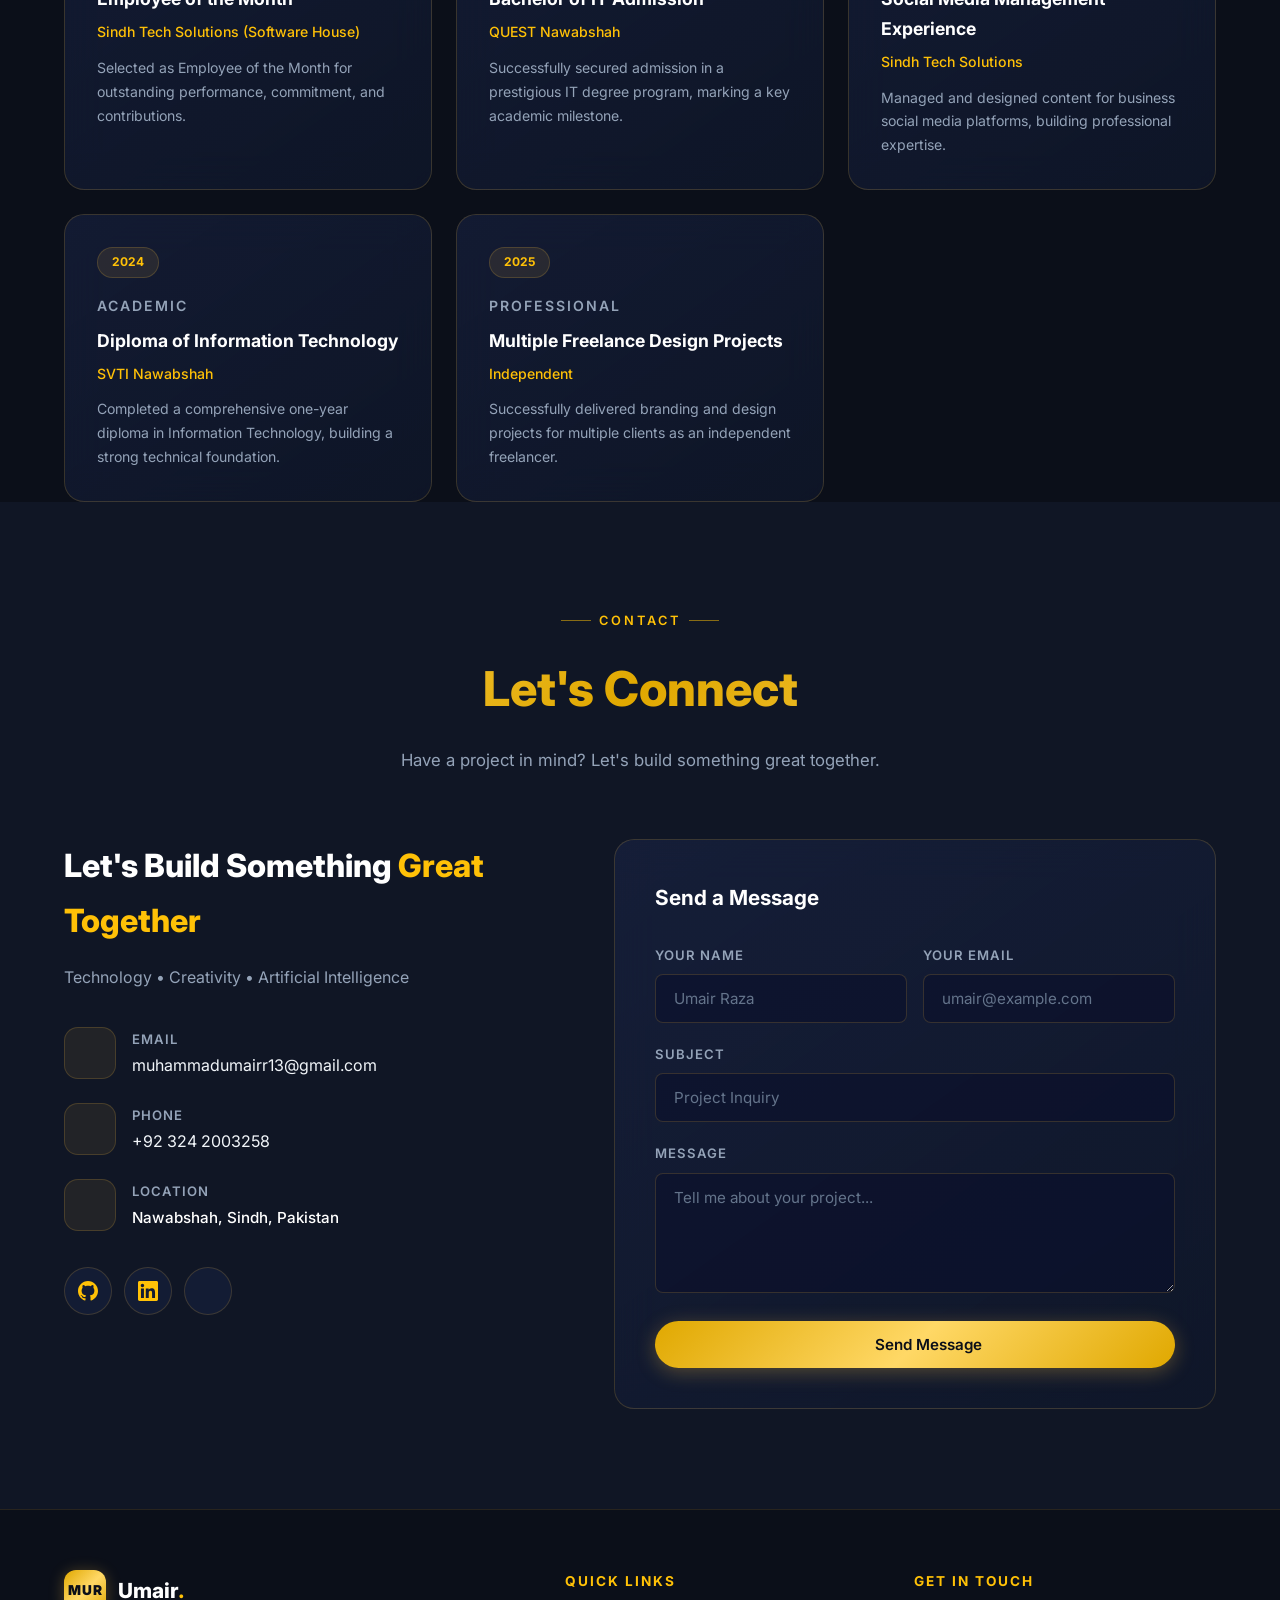
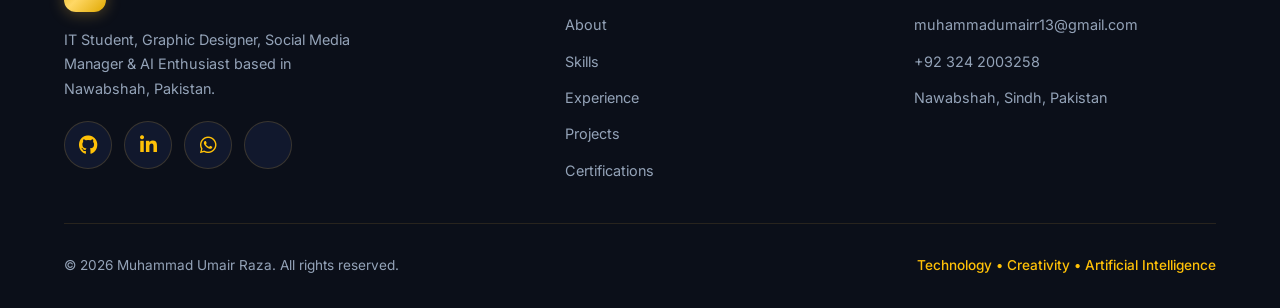
==== commit dbeb1873: "update" ====
--- a/index.html
+++ b/index.html
@@ -1026,11 +1026,7 @@
 
         <div class="contact-form-wrapper reveal-right">
           <h3>Send a Message</h3>
-          <form id="contactForm" action="https://formsubmit.co/ajax/muhammadumairr13@gmail.com" method="POST">
-            <!-- FormSubmit configurations -->
-            <input type="hidden" name="_subject" value="New Portfolio Message!">
-            <input type="hidden" name="_captcha" value="false">
-            <input type="hidden" name="_template" value="table">
+          <form id="contactForm" action="https://formbold.com/s/oyX0Y" method="POST">
             <div class="form-row">
               <div class="form-group">
                 <label for="contactName">Your Name</label>
